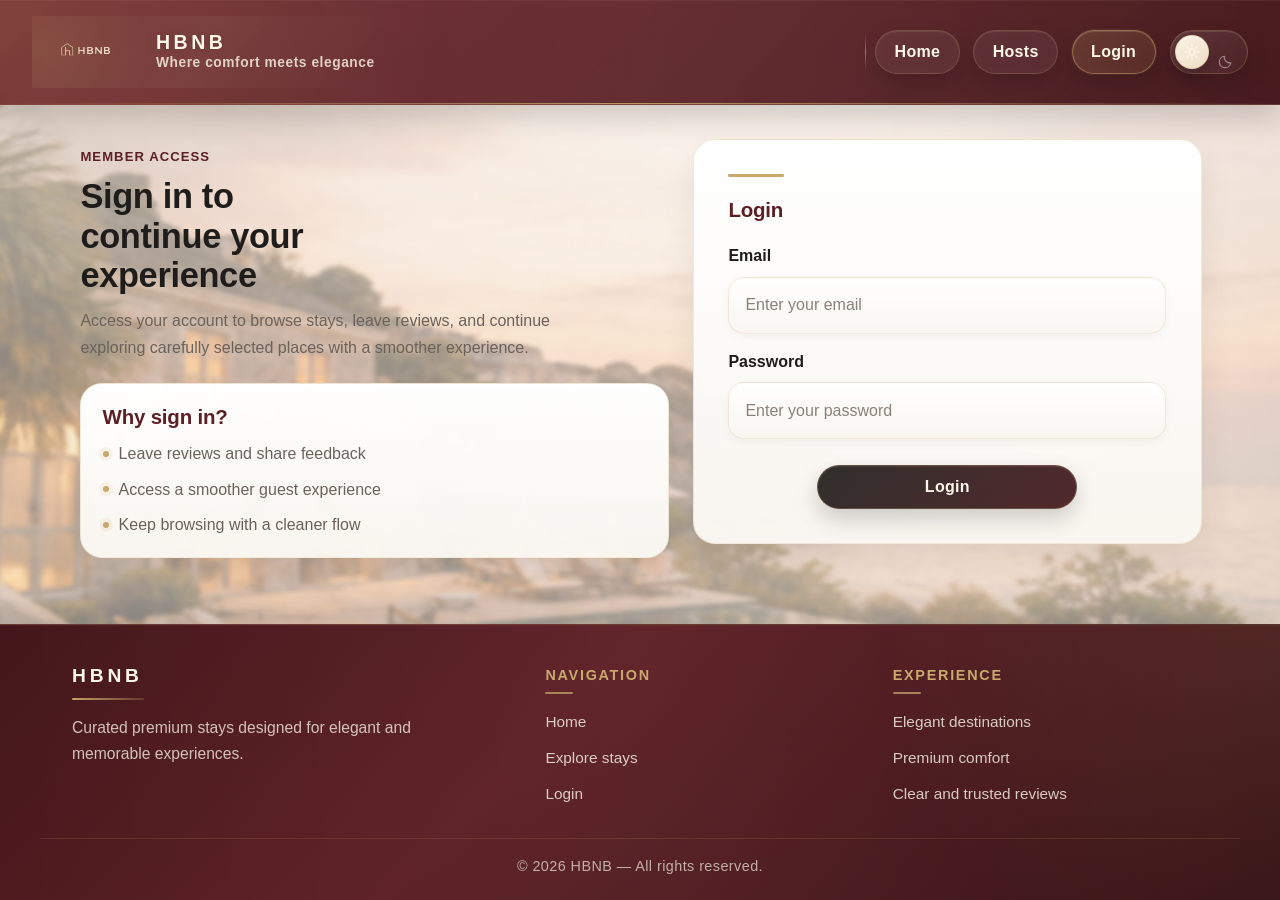
==== part4/add_review.html @ 7de6c108 "refactor: enhance theme toggle icons and improve styling for better usability" ====
<!doctype html>
<html lang="en">
  <head>
    <meta charset="UTF-8" />
    <meta name="viewport" content="width=device-width, initial-scale=1.0" />
    <title>Add Review</title>
    <link rel="icon" type="image/png" href="hbnb/images/icon.png" />
    <link rel="stylesheet" href="styles.css" />
  </head>

  <body>
    <header>
      <a href="index.html" class="brand" aria-label="Go to HBNB home page">
        <img src="hbnb/images/logo.png" alt="Application logo" class="logo" />
        <div class="brand-copy">
          <span class="brand-name">HBNB</span>
          <span class="brand-tagline">Where comfort meets elegance</span>
        </div>
      </a>
      <div class="header-actions">
        <nav aria-label="Primary navigation">
          <a href="index.html">Home</a>
          <a href="login.html" id="login-link" class="login-button">Login</a>
        </nav>

        <label
          class="theme-toggle"
          for="theme-toggle"
          aria-label="Toggle color theme"
        >
          <input
            type="checkbox"
            id="theme-toggle"
            class="theme-toggle-input"
            aria-label="Toggle dark mode"
          />
          <span class="theme-toggle-track">
            <span
              class="theme-toggle-icon theme-toggle-icon--sun"
              aria-hidden="true"
            >
              <svg
                viewBox="0 0 24 24"
                fill="none"
                xmlns="http://www.w3.org/2000/svg"
              >
                <circle
                  cx="12"
                  cy="12"
                  r="4"
                  stroke="currentColor"
                  stroke-width="1.8"
                />
                <path
                  d="M12 2.75V5.1"
                  stroke="currentColor"
                  stroke-width="1.8"
                  stroke-linecap="round"
                />
                <path
                  d="M12 18.9V21.25"
                  stroke="currentColor"
                  stroke-width="1.8"
                  stroke-linecap="round"
                />
                <path
                  d="M21.25 12H18.9"
                  stroke="currentColor"
                  stroke-width="1.8"
                  stroke-linecap="round"
                />
                <path
                  d="M5.1 12H2.75"
                  stroke="currentColor"
                  stroke-width="1.8"
                  stroke-linecap="round"
                />
                <path
                  d="M18.54 5.46L16.88 7.12"
                  stroke="currentColor"
                  stroke-width="1.8"
                  stroke-linecap="round"
                />
                <path
                  d="M7.12 16.88L5.46 18.54"
                  stroke="currentColor"
                  stroke-width="1.8"
                  stroke-linecap="round"
                />
                <path
                  d="M18.54 18.54L16.88 16.88"
                  stroke="currentColor"
                  stroke-width="1.8"
                  stroke-linecap="round"
                />
                <path
                  d="M7.12 7.12L5.46 5.46"
                  stroke="currentColor"
                  stroke-width="1.8"
                  stroke-linecap="round"
                />
              </svg>
            </span>
            <span class="theme-toggle-thumb"></span>
            <span
              class="theme-toggle-icon theme-toggle-icon--moon"
              aria-hidden="true"
            >
              <svg
                viewBox="0 0 24 24"
                fill="none"
                xmlns="http://www.w3.org/2000/svg"
              >
                <path
                  d="M19.25 14.67A8.75 8.75 0 0 1 9.33 4.75a8.75 8.75 0 1 0 9.92 9.92Z"
                  stroke="currentColor"
                  stroke-width="1.8"
                  stroke-linejoin="round"
                />
              </svg>
            </span>
          </span>
        </label>
      </div>
    </header>

    <main class="review-page">
      <section class="review-page-intro">
        <p class="section-kicker">Guest contribution</p>
        <h1>Add a Review</h1>
        <p>
          Share clear, useful feedback about the stay, comfort, amenities, and
          overall experience.
        </p>
      </section>

      <div class="review-container">
        <section class="place-summary">
          <p class="section-kicker">Selected stay</p>
          <h2>Place Summary</h2>
          <p>Loading place summary...</p>
        </section>

        <form id="review-form" class="review-form">
          <p id="review-message" class="form-message" aria-live="polite"></p>

          <label for="review">Your review</label>
          <textarea
            id="review"
            name="review"
            rows="6"
            placeholder="Describe the stay, comfort, amenities, and overall impression."
            required
          ></textarea>

          <label for="rating">Rating</label>
          <select id="rating" name="rating" required>
            <option value="" selected disabled>Choose a rating</option>
            <option value="1">1 — Very poor</option>
            <option value="2">2 — Fair</option>
            <option value="3">3 — Good</option>
            <option value="4">4 — Very good</option>
            <option value="5">5 — Excellent</option>
          </select>

          <button type="submit">Submit Review</button>
        </form>
      </div>
    </main>

    <footer class="site-footer">
      <div class="footer-top">
        <div class="footer-brand">
          <span class="footer-brand-name">HBNB</span>
          <p class="footer-brand-text">
            Curated premium stays designed for elegant and memorable
            experiences.
          </p>
        </div>

        <div class="footer-column">
          <h2>Navigation</h2>
          <a href="index.html">Home</a>
          <a href="index.html#filter">Explore stays</a>
          <a href="login.html">Login</a>
        </div>

        <div class="footer-column">
          <h2>Experience</h2>
          <p>Elegant destinations</p>
          <p>Premium comfort</p>
          <p>Clear and trusted reviews</p>
        </div>
      </div>

      <div class="footer-bottom">
        <p>© 2026 HBNB — All rights reserved.</p>
      </div>
    </footer>

    <script src="scripts.js"></script>
  </body>
</html>
---- part4/styles.css ----
* {
  box-sizing: border-box;
  margin: 0;
  padding: 0;
  font-family:
    Inter, "Segoe UI", "SF Pro Text", "Helvetica Neue", Arial, sans-serif;
}

:root {
  --primary: #5c1f24;
  --primary-dark: #43171b;
  --accent: #c9a96e;

  --background: #f5efe7;
  --surface: #fcf8f2;
  --surface-soft: #f8f1e8;

  --text: #1f1d1b;
  --text-muted: #6b625a;

  --border: #e2d7c8;
  --input-border: #d9cab8;
  --border-soft: #e2d7c8;
  --border-premium: rgba(201, 169, 110, 0.22);
  --border-premium-strong: rgba(201, 169, 110, 0.34);

  --radius-sm: 10px;
  --radius-md: 14px;
  --radius-lg: 18px;
  --radius-xl: 22px;
  --radius-2xl: 28px;
  --radius-pill: 999px;

  --space-1: 0.5rem;
  --space-2: 0.75rem;
  --space-3: 1rem;
  --space-4: 1.5rem;
  --space-5: 2rem;

  --shadow-soft: 0 4px 14px rgba(0, 0, 0, 0.05);
  --shadow: 0 8px 24px rgba(0, 0, 0, 0.08);
  --shadow-md:
    0 10px 24px rgba(0, 0, 0, 0.06), inset 0 1px 0 rgba(255, 255, 255, 0.7);
  --shadow-lg:
    0 16px 34px rgba(0, 0, 0, 0.07), inset 0 1px 0 rgba(255, 255, 255, 0.76);
  --shadow-interactive:
    0 14px 28px rgba(0, 0, 0, 0.22), inset 0 1px 0 rgba(255, 255, 255, 0.1);
  --shadow-subtle:
    inset 0 1px 0 rgba(255, 255, 255, 0.68), 0 8px 18px rgba(0, 0, 0, 0.04);

  --transition-fast: 0.2s ease;
  --transition-base: 0.25s ease;
  --focus-ring: 0 0 0 4px rgba(201, 169, 110, 0.14);

  --motion-fast: 180ms;
  --motion-base: 280ms;
  --motion-slow: 520ms;
  --ease-premium: cubic-bezier(0.22, 1, 0.36, 1);
}

body {
  position: relative;
  background: linear-gradient(
    180deg,
    #fbf8f3 0%,
    var(--background) 38%,
    #f3eee7 100%
  );
  color: var(--text);
  min-height: 100vh;
  display: flex;
  flex-direction: column;
  line-height: 1.6;
}

body::before {
  content: "";
  position: fixed;
  inset: 0;
  z-index: -2;
  background:
    linear-gradient(
      180deg,
      rgba(251, 248, 243, 0.68) 0%,
      rgba(245, 239, 231, 0.54) 42%,
      rgba(243, 238, 231, 0.68) 100%
    ),
    url("hbnb/images/backgrounds/site-bg.jpg") center / cover no-repeat;
  filter: blur(2px) saturate(0.95);
  transform: scale(1.02);
}

body::after {
  content: "";
  position: fixed;
  inset: 0;
  z-index: -1;
  background:
    radial-gradient(
      circle at top left,
      rgba(201, 169, 110, 0.1),
      transparent 28%
    ),
    radial-gradient(
      circle at top right,
      rgba(92, 31, 36, 0.08),
      transparent 24%
    );
  pointer-events: none;
}

header {
  position: sticky;
  top: 0;
  z-index: 1000;
  overflow: hidden;
  display: flex;
  align-items: center;
  justify-content: space-between;
  gap: 1.5rem;
  padding: 1rem 2rem;
  background: linear-gradient(
    135deg,
    rgba(107, 35, 41, 0.94) 0%,
    rgba(92, 31, 36, 0.96) 42%,
    rgba(67, 23, 27, 0.98) 100%
  );
  border-bottom: 1px solid rgba(201, 169, 110, 0.22);
  box-shadow:
    0 12px 28px rgba(0, 0, 0, 0.16),
    inset 0 1px 0 rgba(255, 255, 255, 0.05);
  backdrop-filter: blur(12px);
  -webkit-backdrop-filter: blur(12px);
}

header::before {
  content: "";
  position: absolute;
  inset: 0;
  background:
    radial-gradient(
      circle at top left,
      rgba(201, 169, 110, 0.16),
      transparent 34%
    ),
    linear-gradient(
      90deg,
      transparent 0%,
      rgba(255, 255, 255, 0.04) 50%,
      transparent 100%
    );
  pointer-events: none;
}

header::after {
  content: "";
  position: absolute;
  left: 0;
  right: 0;
  bottom: 0;
  height: 1px;
  background: linear-gradient(
    90deg,
    transparent 0%,
    rgba(201, 169, 110, 0.18) 12%,
    rgba(201, 169, 110, 0.85) 50%,
    rgba(201, 169, 110, 0.18) 88%,
    transparent 100%
  );
  pointer-events: none;
}

.brand {
  position: relative;
  z-index: 1;
  display: inline-flex;
  align-items: center;
  gap: 1rem;
  min-width: 0;
  text-decoration: none;
  color: inherit;
  transition:
    transform var(--transition-fast),
    opacity var(--transition-fast);
}

.brand:hover,
.brand:focus-visible {
  transform: translateY(-1px);
  opacity: 1;
  text-decoration: none;
  border-color: rgba(201, 169, 110, 0.35);
  box-shadow:
    inset 0 1px 0 rgba(255, 255, 255, 0.08),
    0 14px 28px rgba(0, 0, 0, 0.18);
}

.brand::before {
  content: "";
  position: absolute;
  inset: 0;
  background:
    radial-gradient(
      circle at left center,
      rgba(201, 169, 110, 0.14),
      transparent 34%
    ),
    linear-gradient(
      120deg,
      transparent 0%,
      rgba(255, 255, 255, 0.04) 50%,
      transparent 100%
    );
  pointer-events: none;
}

.brand:hover {
  text-decoration: none;
}

.brand-copy {
  display: flex;
  flex-direction: column;
  gap: 0.18rem;
  min-width: 0;
}

.brand-name {
  color: #fff7e8;
  font-size: 1.22rem;
  font-weight: 900;
  letter-spacing: 0.18em;
  text-transform: uppercase;
  line-height: 1;
  text-shadow: 0 1px 8px rgba(0, 0, 0, 0.18);
}

.brand-tagline {
  color: rgba(255, 247, 232, 0.8);
  font-size: 0.86rem;
  font-weight: 600;
  letter-spacing: 0.04em;
  line-height: 1.2;
}

.logo {
  display: block;
  width: 108px;
  max-width: 100%;
  height: auto;
  flex-shrink: 0;
}

nav {
  position: relative;
  z-index: 1;
  display: flex;
  align-items: center;
  gap: 0.85rem;
  margin-left: auto;
  flex-shrink: 0;
}

nav {
  position: relative;
}

nav::before {
  content: "";
  position: absolute;
  left: -0.9rem;
  top: 50%;
  transform: translateY(-50%);
  width: 1px;
  height: 38px;
  background: linear-gradient(
    180deg,
    transparent 0%,
    rgba(201, 169, 110, 0.18) 18%,
    rgba(201, 169, 110, 0.65) 50%,
    rgba(201, 169, 110, 0.18) 82%,
    transparent 100%
  );
  pointer-events: none;
}

nav a,
.hero-button,
.details-button,
button {
  display: inline-flex;
  align-items: center;
  justify-content: center;
  gap: 0.45rem;
  min-height: 44px;
  padding: 0.78rem 1.15rem;
  border: 1px solid rgba(201, 169, 110, 0.28);
  border-radius: var(--radius-pill);
  background: linear-gradient(
    135deg,
    rgba(31, 29, 27, 0.92),
    rgba(67, 23, 27, 0.92)
  );
  color: #fff7e8;
  text-decoration: none;
  cursor: pointer;
  font: inherit;
  font-weight: 800;
  line-height: 1;
  letter-spacing: 0.02em;
  appearance: none;
  -webkit-appearance: none;
  backdrop-filter: blur(6px);
  box-shadow:
    0 10px 22px rgba(0, 0, 0, 0.18),
    inset 0 1px 0 rgba(255, 255, 255, 0.08);
  transition:
    transform var(--transition-fast),
    box-shadow var(--transition-fast),
    border-color var(--transition-fast),
    opacity var(--transition-fast),
    background-color var(--transition-fast),
    color var(--transition-fast);
  position: relative;
  overflow: hidden;
}

nav a::after,
.hero-button::after,
.details-button::after,
button::after {
  content: "";
  position: absolute;
  inset: 0;
  transform: translateX(-120%);
  background: linear-gradient(
    110deg,
    transparent 0%,
    rgba(255, 255, 255, 0.08) 45%,
    rgba(255, 255, 255, 0.18) 50%,
    rgba(255, 255, 255, 0.08) 55%,
    transparent 100%
  );
  pointer-events: none;
}

nav a:hover::after,
nav a:focus-visible::after,
.hero-button:hover::after,
.hero-button:focus-visible::after,
.details-button:hover::after,
.details-button:focus-visible::after,
button:hover::after,
button:focus-visible::after {
  animation: buttonSheen 0.85s var(--ease-premium);
}

nav a:hover,
nav a:focus-visible,
.hero-button:hover,
.hero-button:focus-visible,
.details-button:hover,
.details-button:focus-visible,
button:hover,
button:focus-visible {
  color: #fff7e8;
  transform: translateY(-2px);
  border-color: rgba(201, 169, 110, 0.48);
  box-shadow: var(--shadow-interactive);
}

nav a:hover::before,
nav a:focus-visible::before {
  transform: translateX(120%);
}

nav a {
  position: relative;
  isolation: isolate;
  overflow: hidden;
  background: rgba(255, 255, 255, 0.08);
  border-color: rgba(201, 169, 110, 0.22);
}

nav a::before {
  content: "";
  position: absolute;
  inset: 0;
  z-index: -1;
  background: linear-gradient(
    120deg,
    transparent 0%,
    rgba(255, 255, 255, 0.04) 35%,
    rgba(255, 255, 255, 0.12) 50%,
    rgba(255, 255, 255, 0.04) 65%,
    transparent 100%
  );
  transform: translateX(-120%);
  transition: transform 0.65s ease;
  pointer-events: none;
}

nav a[aria-current="page"] {
  background: linear-gradient(
    135deg,
    rgba(201, 169, 110, 0.22),
    rgba(201, 169, 110, 0.12)
  );
  border-color: rgba(201, 169, 110, 0.48);
  color: #fff8ea;
  box-shadow:
    0 10px 22px rgba(0, 0, 0, 0.18),
    inset 0 1px 0 rgba(255, 255, 255, 0.12),
    0 0 0 1px rgba(201, 169, 110, 0.1);
}

.login-button {
  background: linear-gradient(
    135deg,
    rgba(31, 29, 27, 0.92),
    rgba(67, 23, 27, 0.92)
  );
  border-color: rgba(201, 169, 110, 0.36);
}

.hero-button,
.details-button {
  width: fit-content;
}

.details-button {
  margin: 0;
}

button[disabled] {
  opacity: 0.6;
  cursor: not-allowed;
  pointer-events: none;
}

main {
  flex: 1;
  width: 100%;
  max-width: 1180px;
  margin: 0 auto;
  padding: 2.1rem 1.75rem 3.75rem;
}

.home-main {
  display: flex;
  flex-direction: column;
  gap: 1.5rem;
}

.site-footer {
  position: relative;
  margin-top: auto;
  padding: 0;
  color: #f8f1e6;
  background: linear-gradient(135deg, #43171b 0%, #5c1f24 42%, #341115 100%);
  border-top: 1px solid rgba(201, 169, 110, 0.22);
  box-shadow:
    0 -10px 30px rgba(0, 0, 0, 0.14),
    inset 0 1px 0 rgba(255, 255, 255, 0.03);
  overflow: hidden;
}

.footer-top {
  position: relative;
  z-index: 1;
  max-width: 1200px;
  margin: 0 auto;
  padding: 2.6rem 2rem 2rem;
  display: grid;
  grid-template-columns: 1.4fr 1fr 1fr;
  gap: 2rem;
  align-items: start;
}

.site-footer::before {
  content: "";
  position: absolute;
  inset: 0;
  background:
    radial-gradient(
      circle at top right,
      rgba(201, 169, 110, 0.12),
      transparent 30%
    ),
    linear-gradient(
      90deg,
      transparent 0%,
      rgba(255, 255, 255, 0.03) 50%,
      transparent 100%
    );
  pointer-events: none;
}

.footer-brand {
  display: flex;
  flex-direction: column;
  gap: 0.9rem;
  max-width: 420px;
}

.footer-brand-name {
  display: inline-block;
  color: #fff7e8;
  font-size: 1.2rem;
  font-weight: 900;
  letter-spacing: 0.2em;
  text-transform: uppercase;
  line-height: 1;
}

.footer-brand-name {
  position: relative;
}

.footer-brand-name::after {
  content: "";
  display: block;
  width: 72px;
  height: 2px;
  margin-top: 0.8rem;
  border-radius: 999px;
  background: linear-gradient(
    90deg,
    rgba(201, 169, 110, 0.95) 0%,
    rgba(201, 169, 110, 0.22) 100%
  );
}

.footer-column h2 {
  position: relative;
  width: fit-content;
}

.footer-column h2::after {
  content: "";
  display: block;
  width: 28px;
  height: 2px;
  margin-top: 0.45rem;
  border-radius: 999px;
  background: rgba(201, 169, 110, 0.72);
}

.footer-brand-text {
  color: rgba(248, 241, 230, 0.78);
  font-size: 0.98rem;
  line-height: 1.7;
}

.footer-column {
  display: flex;
  flex-direction: column;
  gap: 0.7rem;
}

.footer-column h2 {
  margin: 0 0 0.35rem;
  color: #c9a96e;
  font-size: 0.9rem;
  font-weight: 800;
  letter-spacing: 0.12em;
  text-transform: uppercase;
}

.footer-column p,
.footer-column a {
  margin: 0;
  color: rgba(248, 241, 230, 0.82);
  font-size: 0.96rem;
  line-height: 1.6;
  text-decoration: none;
  transition:
    color var(--transition-fast),
    transform var(--transition-fast),
    opacity var(--transition-fast);
}

.footer-column a:hover,
.footer-column a:focus-visible {
  color: #fff7e8;
  transform: translateX(4px);
  opacity: 1;
}

.footer-bottom {
  position: relative;
  z-index: 1;
  max-width: 1200px;
  margin: 0 auto;
  padding: 1rem 2rem 1.35rem;
  border-top: 1px solid rgba(201, 169, 110, 0.14);
}

.footer-bottom p {
  margin: 0;
  color: rgba(248, 241, 230, 0.68);
  font-size: 0.9rem;
  text-align: center;
  letter-spacing: 0.03em;
}

.hero-small {
  min-height: 300px;
  padding: 4.5rem 2rem 3.5rem;
}

.hero-small .hero-content {
  max-width: 760px;
}

.section-shell {
  width: min(1120px, calc(100% - 2rem));
  margin: 0 auto;
  padding: 0 0 4rem;
}

.empty-state-card {
  position: relative;
  overflow: hidden;
  padding: 2rem;
  border-radius: 30px;
  background: linear-gradient(
    145deg,
    rgba(252, 248, 242, 0.98) 0%,
    rgba(248, 241, 232, 0.96) 100%
  );
  border: 1px solid rgba(201, 169, 110, 0.18);
  box-shadow: var(--shadow-soft);
}

.empty-state-card::before {
  content: "";
  position: absolute;
  inset: 0;
  background:
    radial-gradient(
      circle at top right,
      rgba(201, 169, 110, 0.12),
      transparent 28%
    ),
    linear-gradient(135deg, rgba(255, 255, 255, 0.14), transparent 60%);
  pointer-events: none;
}

.empty-state-badge {
  display: inline-flex;
  align-items: center;
  gap: 0.45rem;
  margin-bottom: 1rem;
  padding: 0.45rem 0.85rem;
  border-radius: 999px;
  background: rgba(201, 169, 110, 0.14);
  border: 1px solid rgba(201, 169, 110, 0.22);
  color: var(--primary);
  font-size: 0.76rem;
  font-weight: 800;
  letter-spacing: 0.12em;
  text-transform: uppercase;
}

.empty-state-card h2 {
  margin: 0 0 0.85rem;
  color: var(--text);
  font-size: clamp(1.5rem, 2.6vw, 2rem);
  line-height: 1.15;
}

.empty-state-card p {
  max-width: 720px;
  margin: 0;
  color: var(--text-muted);
  font-size: 1rem;
  line-height: 1.75;
}

.hosts-preview {
  margin-top: 2.4rem;
}

.hosts-preview-heading {
  max-width: 760px;
  margin-bottom: 1.4rem;
}

.hosts-preview-heading h2 {
  margin: 0 0 0.75rem;
  color: var(--text);
  font-size: clamp(1.7rem, 2.8vw, 2.3rem);
  line-height: 1.12;
}

.hosts-preview-heading p:last-child {
  margin: 0;
  color: var(--text-muted);
  line-height: 1.75;
}

.section-kicker {
  margin: 0 0 0.7rem;
  color: var(--accent);
  font-size: 0.78rem;
  font-weight: 800;
  letter-spacing: 0.14em;
  text-transform: uppercase;
}

.hosts-grid {
  display: grid;
  grid-template-columns: repeat(3, minmax(0, 1fr));
  gap: 1.25rem;
}

.host-preview-card {
  position: relative;
  display: flex;
  align-items: stretch;
  gap: 0.9rem;
  padding: 1.15rem;
  border-radius: 26px;
  background: linear-gradient(
    145deg,
    rgba(252, 248, 242, 0.98) 0%,
    rgba(248, 241, 232, 0.96) 100%
  );
  border: 1px solid rgba(201, 169, 110, 0.18);
  box-shadow: var(--shadow-soft);
  overflow: hidden;
  transition:
    transform var(--transition-fast),
    box-shadow var(--transition-fast),
    border-color var(--transition-fast);
}

.host-preview-card::before {
  content: "";
  position: absolute;
  inset: 0;
  background:
    radial-gradient(
      circle at top right,
      rgba(201, 169, 110, 0.1),
      transparent 28%
    ),
    linear-gradient(135deg, rgba(255, 255, 255, 0.14), transparent 60%);
  pointer-events: none;
}

.host-preview-card:hover,
.host-preview-card:focus-within {
  transform: translateY(-4px);
  border-color: rgba(201, 169, 110, 0.34);
  box-shadow: var(--shadow-interactive);
}

.host-preview-photo {
  position: relative;
  z-index: 1;
  flex: 0 0 78px;
  width: 78px;
  height: 78px;
  border-radius: 22px;
  padding: 0.2rem;
  background: linear-gradient(
    145deg,
    rgba(201, 169, 110, 0.42) 0%,
    rgba(201, 169, 110, 0.1) 100%
  );
  box-shadow:
    inset 0 1px 0 rgba(255, 255, 255, 0.16),
    0 10px 20px rgba(0, 0, 0, 0.09);
}

.host-preview-photo-inner {
  width: 100%;
  height: 100%;
  display: grid;
  place-items: center;
  border-radius: 20px;
  overflow: hidden;
  border: 1px solid rgba(201, 169, 110, 0.22);
  color: #fff7e8;
  font-size: 1rem;
  font-weight: 800;
  letter-spacing: 0.08em;
  text-transform: uppercase;
  text-shadow: 0 1px 8px rgba(0, 0, 0, 0.22);
  object-fit: cover;
  object-position: center;
  background: linear-gradient(145deg, #7a2a31 0%, #3d1418 100%);
}

.host-photo-1 {
  background:
    radial-gradient(
      circle at 30% 25%,
      rgba(255, 255, 255, 0.14),
      transparent 22%
    ),
    linear-gradient(145deg, #7a2a31 0%, #5c1f24 45%, #3d1418 100%);
}

.host-photo-2 {
  background:
    radial-gradient(
      circle at 35% 20%,
      rgba(255, 255, 255, 0.16),
      transparent 24%
    ),
    linear-gradient(145deg, #8c6a3a 0%, #6b4a24 42%, #4a2f14 100%);
}

.host-photo-3 {
  background:
    radial-gradient(
      circle at 32% 22%,
      rgba(255, 255, 255, 0.14),
      transparent 22%
    ),
    linear-gradient(145deg, #3f4f5d 0%, #2d3944 45%, #1d252d 100%);
}

.host-preview-card:hover .host-preview-photo,
.host-preview-card:focus-within .host-preview-photo {
  transform: translateY(-2px);
}

.host-preview-photo,
.host-preview-photo-inner {
  transition:
    transform var(--transition-fast),
    box-shadow var(--transition-fast),
    border-color var(--transition-fast);
}

.host-preview-body {
  position: relative;
  z-index: 1;
  flex: 1;
  min-width: 0;
  display: flex;
  flex-direction: column;
  gap: 0.55rem;
}

.host-preview-body {
  flex: 1;
  min-width: 0;
}

.host-preview-avatar {
  flex: 0 0 76px;
  width: 76px;
  height: 76px;
}

.host-preview-top {
  display: grid;
  grid-template-columns: minmax(0, 1fr) auto;
  align-items: start;
  gap: 0.7rem;
  min-height: 2.7rem;
  margin-bottom: 0;
}

.host-preview-top h3,
.host-preview-location {
  max-width: 100%;
  overflow-wrap: break-word;
}

.host-preview-top h3 {
  margin: 0;
  color: var(--text);
  font-size: 1.08rem;
  line-height: 1.2;
  min-width: 0;
}

.host-preview-rating {
  flex-shrink: 0;
  display: inline-flex;
  align-items: center;
  justify-content: center;
  padding: 0.38rem 0.66rem;
  border-radius: 999px;
  background: rgba(201, 169, 110, 0.14);
  border: 1px solid rgba(201, 169, 110, 0.24);
  color: var(--primary);
  font-size: 0.8rem;
  font-weight: 800;
  letter-spacing: 0.04em;
}

.host-preview-location {
  margin: 0;
  color: var(--text-muted);
  font-size: 0.93rem;
  line-height: 1.45;
  min-height: 2.7em;
}

.host-preview-stats {
  display: flex;
  flex-wrap: wrap;
  gap: 0.45rem;
  margin-top: auto;
  padding-top: 0.1rem;
}

.host-preview-stats span {
  display: inline-flex;
  align-items: center;
  justify-content: center;
  padding: 0.38rem 0.68rem;
  border-radius: 999px;
  background: rgba(92, 31, 36, 0.06);
  border: 1px solid rgba(92, 31, 36, 0.1);
  color: var(--primary);
  font-size: 0.8rem;
  font-weight: 700;
}

.host-preview-stats > * {
  display: inline-flex;
  align-items: center;
  justify-content: center;
  min-height: 32px;
  padding: 0.45rem 0.8rem;
  white-space: nowrap;
}

@media (max-width: 920px) {
  header {
    flex-wrap: wrap;
    padding: 0.95rem 1.25rem;
    gap: 1rem;
  }

  .hosts-grid {
    grid-template-columns: 1fr;
  }

  nav::before {
    display: none;
  }

  .brand {
    flex: 1 1 auto;
    min-width: 0;
  }

  .brand-name {
    color: #fff7e8;
    font-size: 1.24rem;
    font-weight: 900;
    letter-spacing: 0.22em;
    text-transform: uppercase;
    line-height: 1;
    text-shadow: 0 1px 10px rgba(0, 0, 0, 0.2);
  }

  .brand-tagline {
    color: rgba(255, 247, 232, 0.82);
    font-size: 0.8rem;
    font-weight: 600;
    letter-spacing: 0.08em;
    line-height: 1.2;
    text-transform: uppercase;
  }

  nav {
    width: 100%;
    margin-left: 0;
    justify-content: flex-start;
    flex-wrap: wrap;
    gap: 0.7rem;
  }

  nav a {
    flex: 0 0 auto;
  }

  .site-footer {
    margin-top: 4rem;
  }

  .footer-top {
    grid-template-columns: 1fr 1fr;
    padding: 2.2rem 1.25rem 1.7rem;
    gap: 1.5rem;
  }

  .footer-brand {
    grid-column: 1 / -1;
    max-width: none;
  }

  .footer-bottom {
    padding: 1rem 1.25rem 1.2rem;
  }
}

@media (max-width: 640px) {
  header {
    padding: 0.9rem 1rem;
  }

  .host-preview-card {
    padding: 1.1rem;
    border-radius: 24px;
  }

  .host-preview-photo {
    flex-basis: 68px;
    width: 68px;
    height: 68px;
    border-radius: 20px;
  }

  .host-preview-photo-inner {
    border-radius: 16px;
    font-size: 0.9rem;
  }

  .host-preview-top {
    flex-direction: column;
    align-items: flex-start;
  }

  .host-preview-rating {
    align-self: flex-start;
  }

  .hero-small {
    min-height: auto;
    padding: 3.5rem 1rem 2.5rem;
  }

  .section-shell {
    width: min(100% - 1rem, 1120px);
    padding-bottom: 3rem;
  }

  .empty-state-card {
    padding: 1.4rem;
    border-radius: 24px;
  }

  .brand {
    width: 100%;
    justify-content: flex-start;
    border-radius: 24px;
  }

  .logo {
    height: 42px;
    width: auto;
    filter: drop-shadow(0 4px 10px rgba(0, 0, 0, 0.18));
    transition:
      transform var(--transition-fast),
      filter var(--transition-fast);
    border-radius: 14px;
    background: radial-gradient(
      circle at center,
      rgba(255, 255, 255, 0.08),
      transparent 72%
    );
    padding: 0.2rem;
  }

  .brand:hover .logo,
  .brand:focus-visible .logo {
    transform: translateY(-1px) scale(1.02);
    filter: drop-shadow(0 6px 14px rgba(0, 0, 0, 0.22));
  }

  .brand {
    position: relative;
    z-index: 1;
    display: inline-flex;
    align-items: center;
    gap: 1rem;
    min-width: 0;
    padding: 0.7rem 1rem 0.7rem 0.75rem;
    border-radius: 999px;
    text-decoration: none;
    color: inherit;
    background: linear-gradient(
      135deg,
      rgba(255, 255, 255, 0.08) 0%,
      rgba(255, 255, 255, 0.03) 100%
    );
    border: 1px solid rgba(201, 169, 110, 0.18);
    box-shadow:
      inset 0 1px 0 rgba(255, 255, 255, 0.05),
      0 10px 24px rgba(0, 0, 0, 0.12);
    overflow: hidden;
    transition:
      transform var(--transition-fast),
      opacity var(--transition-fast),
      border-color var(--transition-fast),
      box-shadow var(--transition-fast),
      background var(--transition-fast);
  }

  .brand-name {
    font-size: 1rem;
    letter-spacing: 0.12em;
  }

  .brand-tagline {
    font-size: 0.76rem;
    line-height: 1.25;
  }

  nav {
    gap: 0.6rem;
  }

  nav a,
  .login-button {
    width: 100%;
    justify-content: center;
    text-align: center;
  }

  .footer-top {
    grid-template-columns: 1fr;
    padding: 2rem 1rem 1.5rem;
    gap: 1.35rem;
  }

  .footer-column {
    gap: 0.5rem;
  }

  .footer-brand-name {
    font-size: 1.05rem;
    letter-spacing: 0.16em;
  }

  .footer-brand-text,
  .footer-column p,
  .footer-column a {
    font-size: 0.92rem;
  }

  .footer-column h2 {
    font-size: 0.82rem;
  }

  .footer-bottom {
    padding: 0.9rem 1rem 1.1rem;
  }

  .footer-bottom p {
    font-size: 0.84rem;
    line-height: 1.5;
  }
}

/* Typography */
h1 {
  font-size: 2.15rem;
  margin-bottom: 1.1rem;
  color: var(--text);
  letter-spacing: -0.01em;
  line-height: 1.15;
  font-weight: 800;
}

h2 {
  font-size: 1.28rem;
  margin-bottom: 0.85rem;
  color: var(--text);
  letter-spacing: -0.01em;
  line-height: 1.25;
  font-weight: 700;
}

p {
  color: var(--text-muted);
}

.hero {
  position: relative;
  display: grid;
  grid-template-columns: minmax(0, 1.8fr) minmax(260px, 0.9fr);
  gap: 1.35rem;
  align-items: stretch;
  min-height: 395px;
  border-radius: 28px;
  overflow: hidden;
  margin-bottom: 0;
  padding: 2.65rem;
  background:
    radial-gradient(
      circle at top right,
      rgba(201, 169, 110, 0.2),
      transparent 28%
    ),
    linear-gradient(135deg, rgba(17, 15, 14, 0.1), rgba(17, 15, 14, 0.04)),
    linear-gradient(0deg, rgba(31, 29, 27, 0.68), rgba(31, 29, 27, 0.16)),
    url("hbnb/images/places/chambord-suite-1.jpg") center / cover no-repeat;
  border: 1px solid rgba(255, 255, 255, 0.16);
  box-shadow:
    0 20px 44px rgba(0, 0, 0, 0.16),
    inset 0 1px 0 rgba(255, 255, 255, 0.08);
}

.hero::after {
  content: "";
  position: absolute;
  inset: 0;
  background: linear-gradient(
    90deg,
    rgba(24, 20, 18, 0.18) 0%,
    rgba(24, 20, 18, 0.04) 40%,
    rgba(24, 20, 18, 0.24) 100%
  );
  pointer-events: none;
}

.hero-content,
.hero-panel {
  position: relative;
  z-index: 1;
}

.hero-content {
  display: flex;
  flex-direction: column;
  justify-content: flex-end;
  max-width: 590px;
  color: #ffffff;
}

.hero-kicker {
  display: inline-flex;
  align-items: center;
  width: fit-content;
  margin-bottom: 0.85rem;
  padding: 0.38rem 0.82rem;
  border-radius: 999px;
  background-color: rgba(201, 169, 110, 0.18);
  border: 1px solid rgba(201, 169, 110, 0.45);
  color: #f4e6c9;
  font-size: 0.88rem;
  font-weight: 800;
  letter-spacing: 0.05em;
  text-transform: uppercase;
}

.hero h1 {
  color: #ffffff;
  font-size: 2.55rem;
  line-height: 1.08;
  margin-bottom: 1rem;
  max-width: 13.5ch;
}

.hero-text {
  max-width: 530px;
  margin-bottom: 1.45rem;
  color: rgba(255, 255, 255, 0.9);
  font-size: 1.02rem;
  line-height: 1.65;
}

.hero-actions {
  display: flex;
  align-items: center;
  gap: 0.85rem;
  flex-wrap: wrap;
}

.hero-panel {
  align-self: end;
  padding: 1.3rem 1.35rem;
  border-radius: 20px;
  background: linear-gradient(
    180deg,
    rgba(28, 24, 22, 0.58),
    rgba(28, 24, 22, 0.42)
  );
  border: 1px solid rgba(255, 255, 255, 0.14);
  box-shadow:
    0 12px 26px rgba(0, 0, 0, 0.14),
    inset 0 1px 0 rgba(255, 255, 255, 0.08);
  backdrop-filter: blur(6px);
}

.hero-panel-label {
  margin-bottom: 0.8rem;
  color: #f4e6c9;
  font-size: 0.82rem;
  font-weight: 800;
  letter-spacing: 0.08em;
  text-transform: uppercase;
}

.hero-panel-list {
  list-style: none;
  display: grid;
  gap: 0.7rem;
  padding: 0;
  margin: 0;
}

.hero-panel-list li {
  position: relative;
  padding-left: 1rem;
  color: rgba(255, 255, 255, 0.88);
  font-size: 0.96rem;
  line-height: 1.45;
}

.hero-panel-list li::before {
  content: "";
  position: absolute;
  top: 0.55rem;
  left: 0;
  width: 6px;
  height: 6px;
  border-radius: 999px;
  background: var(--accent);
  box-shadow: 0 0 0 4px rgba(201, 169, 110, 0.12);
}

/* Filter block */
.catalog-intro {
  display: grid;
  grid-template-columns: minmax(0, 1.2fr) minmax(280px, 0.85fr);
  gap: 1.2rem;
  align-items: end;
}

.catalog-intro-copy {
  padding: 0.2rem 0.15rem;
}

.section-kicker {
  display: inline-flex;
  align-items: center;
  margin-bottom: 0.55rem;
  color: var(--primary);
  font-size: 0.82rem;
  font-weight: 800;
  letter-spacing: 0.08em;
  text-transform: uppercase;
}

.catalog-intro-copy h2 {
  margin-bottom: 0.45rem;
}

.catalog-intro-copy p:last-child {
  max-width: 58ch;
  color: var(--text-muted);
}

#filter {
  position: relative;
  display: flex;
  align-items: center;
  gap: 1rem;
  flex-wrap: wrap;
  justify-content: flex-end;
  padding: 1rem 1.15rem;
  margin-bottom: 0;
  background: linear-gradient(
    180deg,
    rgba(255, 255, 255, 0.96),
    rgba(249, 246, 241, 0.98)
  );
  border: 1px solid rgba(201, 169, 110, 0.22);
  border-radius: 18px;
  box-shadow:
    0 10px 24px rgba(0, 0, 0, 0.06),
    inset 0 1px 0 rgba(255, 255, 255, 0.7);
  backdrop-filter: blur(3px);
  transition:
    box-shadow 0.25s ease,
    border-color 0.25s ease;
}

#filter:hover {
  border-color: rgba(201, 169, 110, 0.3);
  box-shadow:
    0 16px 30px rgba(0, 0, 0, 0.08),
    inset 0 1px 0 rgba(255, 255, 255, 0.74);
}

#filter label {
  font-weight: 800;
  color: var(--text);
  white-space: nowrap;
}

#price-filter {
  min-width: 220px;
  padding: 0.85rem 2.9rem 0.85rem 1rem;
  border: 1px solid rgba(201, 169, 110, 0.26);
  border-radius: 999px;
  background: linear-gradient(
    180deg,
    rgba(255, 255, 255, 0.98),
    rgba(249, 246, 241, 0.98)
  );
  color: var(--text);
  font-size: 0.98rem;
  font-weight: 700;
  appearance: none;
  -webkit-appearance: none;
  -moz-appearance: none;
  cursor: pointer;
  box-shadow:
    inset 0 1px 0 rgba(255, 255, 255, 0.7),
    0 4px 10px rgba(0, 0, 0, 0.04);
  background-image:
    linear-gradient(
      180deg,
      rgba(255, 255, 255, 0.98),
      rgba(249, 246, 241, 0.98)
    ),
    url("data:image/svg+xml,%3Csvg xmlns='http://www.w3.org/2000/svg' width='14' height='14' viewBox='0 0 24 24' fill='none' stroke='%235c1f24' stroke-width='2.2' stroke-linecap='round' stroke-linejoin='round'%3E%3Cpolyline points='6 9 12 15 18 9'/%3E%3C/svg%3E");
  background-repeat: no-repeat, no-repeat;
  background-position:
    center,
    right 1rem center;
  background-size: auto, 14px;
  transition:
    border-color 0.2s ease,
    box-shadow 0.2s ease,
    background-color 0.2s ease;
}

#price-filter:hover {
  border-color: rgba(201, 169, 110, 0.32);
}

#price-filter:focus-visible {
  outline: none;
  border-color: rgba(201, 169, 110, 0.42);
  box-shadow:
    var(--focus-ring),
    inset 0 1px 0 rgba(255, 255, 255, 0.76);
}

/* Places list layout */
#places-list {
  display: grid;
  grid-template-columns: repeat(auto-fit, minmax(285px, 1fr));
  gap: 1.5rem;
  align-items: stretch;
  margin-top: 0.35rem;
}

.place-card {
  position: relative;
  overflow: hidden;
  display: flex;
  flex-direction: column;
  justify-content: flex-start;
  margin: 0;
  padding: 0.95rem;
  border: 1px solid var(--border-soft, #e2d7c8);
  border-radius: var(--radius-lg, 18px);
  background: linear-gradient(
    180deg,
    rgba(252, 248, 242, 0.98),
    rgba(248, 241, 232, 0.98)
  );
  box-shadow:
    0 10px 22px rgba(0, 0, 0, 0.05),
    inset 0 1px 0 rgba(255, 255, 255, 0.72);
  transition:
    transform var(--transition-fast, 0.2s ease),
    box-shadow var(--transition-fast, 0.2s ease),
    border-color var(--transition-fast, 0.2s ease);
}

.place-card:hover {
  transform: translateY(-4px);
  border-color: var(--border-premium-strong, rgba(201, 169, 110, 0.34));
  box-shadow:
    0 18px 38px rgba(0, 0, 0, 0.12),
    inset 0 1px 0 rgba(255, 255, 255, 0.76);
}

.place-details::before,
#reviews::before,
.add-review::before,
.place-summary::before,
.review-form::before,
#login-form::before,
.host-card::before {
  content: "";
  display: block;
  width: 56px;
  height: 3px;
  background-color: var(--accent);
  border-radius: 999px;
  margin-bottom: 1rem;
}

.place-card-media {
  position: relative;
  margin-bottom: 1rem;
}

.place-card-image,
.place-card-placeholder {
  width: 100%;
  height: 235px;
  display: block;
  border-radius: var(--radius-sm, 10px);
}

.place-card-image {
  object-fit: cover;
  object-position: center;
  box-shadow:
    0 12px 24px rgba(0, 0, 0, 0.1),
    inset 0 1px 0 rgba(255, 255, 255, 0.22);
  filter: saturate(1.03) contrast(1.02);
}

.place-card-placeholder {
  display: flex;
  align-items: center;
  justify-content: center;
  background: linear-gradient(
    135deg,
    rgba(92, 31, 36, 0.12),
    rgba(201, 169, 110, 0.18)
  );
  color: var(--text-muted);
  font-weight: 700;
  text-align: center;
  padding: 1rem;
  box-shadow:
    0 12px 24px rgba(0, 0, 0, 0.08),
    inset 0 1px 0 rgba(255, 255, 255, 0.22);
}

.place-card-rating {
  position: absolute;
  top: 14px;
  right: 14px;
  z-index: 2;
  display: inline-flex;
  align-items: center;
  justify-content: center;
  gap: 0.34rem;
  padding: 0.5rem 0.78rem;
  border-radius: var(--radius-pill, 999px);
  background: linear-gradient(
    135deg,
    rgba(255, 248, 233, 0.96),
    rgba(245, 230, 203, 0.94)
  );
  border: 1px solid rgba(201, 169, 110, 0.42);
  color: var(--primary);
  font-size: 0.84rem;
  font-weight: 900;
  letter-spacing: 0.01em;
  box-shadow:
    0 10px 24px rgba(0, 0, 0, 0.14),
    inset 0 1px 0 rgba(255, 255, 255, 0.78);
  backdrop-filter: blur(6px);
}

.place-card-rating-star {
  color: #c9a96e;
  font-size: 0.95rem;
  line-height: 1;
}

.place-card-rating-value {
  line-height: 1;
}

.place-card-price {
  position: absolute;
  right: 14px;
  bottom: 14px;
  display: inline-flex;
  align-items: center;
  justify-content: center;
  padding: 0.55rem 0.95rem;
  border-radius: var(--radius-pill, 999px);
  background: linear-gradient(
    135deg,
    rgba(31, 29, 27, 0.9),
    rgba(67, 23, 27, 0.9)
  );
  border: 1px solid rgba(201, 169, 110, 0.28);
  color: #fff7e8;
  font-size: 0.92rem;
  font-weight: 800;
  letter-spacing: 0.02em;
  box-shadow:
    0 10px 22px rgba(0, 0, 0, 0.18),
    inset 0 1px 0 rgba(255, 255, 255, 0.08);
  backdrop-filter: blur(4px);
}

.place-card-body {
  display: flex;
  flex-direction: column;
  gap: 0.65rem;
  padding: 0 0.2rem;
  flex: 1;
}

.place-card-title {
  min-height: 3.15rem;
  margin: 0;
  color: var(--text);
  font-size: 1.18rem;
  line-height: 1.3;
  font-weight: 700;
  letter-spacing: -0.01em;
}

.place-card-text {
  margin: 0;
  color: var(--text-muted);
  font-size: 0.96rem;
  line-height: 1.55;
  min-height: 4.7rem;
}

.place-card-footer {
  margin-top: auto;
  padding-top: 1rem;
  display: flex;
  justify-content: flex-start;
}

.place-card-footer .details-button {
  margin: 0;
}

.review-card {
  margin: 0;
  padding: 1.05rem 1.15rem;
  border-radius: 18px;
  background: linear-gradient(
    180deg,
    rgba(255, 255, 255, 0.98),
    rgba(249, 246, 241, 0.98)
  );
  border: 1px solid rgba(201, 169, 110, 0.16);
  transition:
    box-shadow 0.25s ease,
    border-color 0.25s ease;
}

.review-card:hover {
  border-color: rgba(201, 169, 110, 0.24);
  box-shadow:
    inset 0 1px 0 rgba(255, 255, 255, 0.72),
    0 12px 22px rgba(0, 0, 0, 0.05);
}

/* Buttons / action links */

.place-details,
.add-review,
.reviews-section,
.host-card,
.review-summary-card,
.place-summary,
.review-form,
#login-form,
.auth-page-card {
  background: linear-gradient(
    180deg,
    rgba(255, 255, 255, 0.99),
    rgba(249, 246, 241, 0.98)
  );
  border: 1px solid rgba(201, 169, 110, 0.2);
  box-shadow:
    0 16px 34px rgba(0, 0, 0, 0.07),
    inset 0 1px 0 rgba(255, 255, 255, 0.76);
}

.place-info,
.review-card,
.ui-state,
.auth-page-card {
  box-shadow: var(--shadow-subtle);
}

/* Place details page */
.place-page {
  display: flex;
  flex-direction: column;
  gap: 1.6rem;
}

.place-layout {
  display: grid;
  grid-template-columns: minmax(0, 1.85fr) minmax(285px, 0.62fr);
  gap: 1.5rem;
  align-items: start;
}

.place-sidebar {
  position: static;
  top: 1.25rem;
  display: grid;
  gap: 1rem;
  align-content: start;
  align-self: start;
}

.add-review {
  position: static;
  border-radius: 22px;
  padding: 1.3rem 1.35rem;
}

.place-details,
.add-review,
.reviews-section,
.review-summary-card {
  transition:
    box-shadow 0.25s ease,
    border-color 0.25s ease;
}

.place-details:hover,
.add-review:hover,
.reviews-section:hover,
.review-summary-card:hover {
  border-color: rgba(201, 169, 110, 0.28);
  box-shadow:
    0 18px 34px rgba(0, 0, 0, 0.08),
    inset 0 1px 0 rgba(255, 255, 255, 0.8);
}

.place-details {
  border-radius: 24px;
  padding: 1.6rem;
}

.reviews-section {
  border-radius: 22px;
  padding: 1.35rem;
}

.place-heading {
  margin-bottom: 1.25rem;
}

.place-heading-top {
  display: grid;
  grid-template-columns: minmax(0, 1fr) auto;
  gap: 1rem;
  align-items: start;
}

.place-heading-copy {
  min-width: 0;
}

.place-heading-side {
  display: flex;
  justify-content: flex-end;
  align-items: flex-start;
}

.place-price-badge {
  display: inline-flex;
  align-items: center;
  justify-content: center;
  min-height: 42px;
  padding: 0.7rem 1rem;
  border-radius: 999px;
  background: linear-gradient(
    135deg,
    rgba(31, 29, 27, 0.92),
    rgba(67, 23, 27, 0.92)
  );
  border: 1px solid rgba(201, 169, 110, 0.3);
  color: #fff7e8;
  font-size: 0.94rem;
  font-weight: 800;
  letter-spacing: 0.02em;
  box-shadow:
    0 10px 22px rgba(0, 0, 0, 0.14),
    inset 0 1px 0 rgba(255, 255, 255, 0.08);
  white-space: nowrap;
}

.place-heading .section-kicker {
  margin-bottom: 0.65rem;
}

.place-details h1 {
  font-size: 2.45rem;
  line-height: 1.06;
  margin-bottom: 0.85rem;
  color: var(--primary);
  letter-spacing: -0.025em;
  font-weight: 800;
  text-shadow: 0 1px 0 rgba(255, 255, 255, 0.45);
}

.place-lead {
  max-width: 62ch;
  color: var(--text-muted);
  font-size: 1rem;
  line-height: 1.7;
  margin: 0;
}

.place-gallery {
  display: grid;
  grid-template-columns: 2fr 1fr;
  grid-auto-rows: 215px;
  gap: 1rem;
  margin-bottom: 1.5rem;
}

.place-gallery-image,
.place-gallery-placeholder {
  width: 100%;
  height: 100%;
  display: block;
  border-radius: 18px;
}

.place-gallery-image {
  object-fit: cover;
  object-position: center;
  border: 1px solid rgba(201, 169, 110, 0.16);
  box-shadow:
    0 14px 30px rgba(0, 0, 0, 0.1),
    inset 0 1px 0 rgba(255, 255, 255, 0.16);
  transition:
    transform 0.22s ease,
    box-shadow 0.22s ease,
    filter 0.22s ease;
}

.place-gallery-image:hover {
  transform: translateY(-3px);
  box-shadow:
    0 18px 34px rgba(0, 0, 0, 0.14),
    inset 0 1px 0 rgba(255, 255, 255, 0.18);
  filter: brightness(1.03) saturate(1.03);
}

.place-gallery-image:first-child,
.place-gallery-placeholder:first-child {
  grid-row: span 2;
}

.place-gallery-placeholder {
  display: flex;
  align-items: center;
  justify-content: center;
  padding: 1rem;
  text-align: center;
  color: var(--text-muted);
  font-weight: 700;
  background: linear-gradient(
    135deg,
    rgba(92, 31, 36, 0.12),
    rgba(201, 169, 110, 0.18)
  );
  border: 1px solid rgba(201, 169, 110, 0.16);
  box-shadow:
    0 12px 24px rgba(0, 0, 0, 0.08),
    inset 0 1px 0 rgba(255, 255, 255, 0.2);
}

.place-info-grid {
  display: grid;
  grid-template-columns: 1fr;
  gap: 1rem;
  margin-bottom: 1rem;
}

.place-info {
  margin: 0;
  background: linear-gradient(
    180deg,
    rgba(255, 255, 255, 0.98),
    rgba(249, 246, 241, 0.98)
  );
  border: 1px solid rgba(201, 169, 110, 0.22);
  border-radius: 18px;
  padding: 1.1rem 1.2rem;
}

.place-info h2 {
  font-size: 1rem;
  margin-bottom: 0.5rem;
  color: var(--primary);
}

.place-info p,
.place-info li {
  color: var(--text-muted);
  line-height: 1.6;
}

.place-info ul {
  padding-left: 1.15rem;
  margin: 0;
}

.place-amenities-panel {
  margin: 0;
  background: linear-gradient(
    180deg,
    rgba(255, 255, 255, 0.98),
    rgba(249, 246, 241, 0.98)
  );
  border: 1px solid rgba(201, 169, 110, 0.22);
  border-radius: 18px;
  padding: 1.1rem 1.2rem;
  box-shadow:
    0 10px 22px rgba(0, 0, 0, 0.05),
    inset 0 1px 0 rgba(255, 255, 255, 0.7);
}

.place-amenities-panel h2 {
  font-size: 1rem;
  margin-bottom: 0.8rem;
  color: var(--primary);
}

.amenities-grid {
  display: grid;
  grid-template-columns: repeat(auto-fit, minmax(118px, 1fr));
  gap: 0.85rem;
}

.amenity-card {
  min-height: 112px;
  display: flex;
  flex-direction: column;
  align-items: center;
  justify-content: center;
  gap: 0.7rem;
  padding: 0.9rem 0.75rem;
  text-align: center;
  border-radius: 18px;
  background: linear-gradient(
    180deg,
    rgba(255, 255, 255, 0.98),
    rgba(248, 241, 232, 0.98)
  );
  border: 1px solid rgba(201, 169, 110, 0.18);
  box-shadow:
    inset 0 1px 0 rgba(255, 255, 255, 0.68),
    0 8px 18px rgba(0, 0, 0, 0.04);
  transition:
    transform 0.22s ease,
    box-shadow 0.22s ease,
    border-color 0.22s ease;
}

.amenity-card:hover {
  transform: translateY(-2px);
  border-color: rgba(201, 169, 110, 0.26);
  box-shadow:
    inset 0 1px 0 rgba(255, 255, 255, 0.72),
    0 12px 22px rgba(0, 0, 0, 0.05);
}

.amenity-icon {
  width: 46px;
  height: 46px;
  display: inline-flex;
  align-items: center;
  justify-content: center;
  border-radius: 14px;
  background: linear-gradient(
    135deg,
    rgba(92, 31, 36, 0.08),
    rgba(201, 169, 110, 0.12)
  );
  border: 1px solid rgba(201, 169, 110, 0.18);
  color: var(--primary);
  box-shadow:
    inset 0 1px 0 rgba(255, 255, 255, 0.56),
    0 6px 14px rgba(0, 0, 0, 0.04);
}

.amenity-icon svg {
  width: 22px;
  height: 22px;
  stroke: currentColor;
  fill: none;
  stroke-width: 1.9;
  stroke-linecap: round;
  stroke-linejoin: round;
}

.amenity-label {
  margin: 0;
  color: var(--primary);
  font-size: 0.88rem;
  font-weight: 700;
  line-height: 1.3;
}

.amenities-empty {
  margin: 0;
  color: var(--text-muted);
  line-height: 1.6;
}

.add-review h2,
.reviews-section h2 {
  color: var(--text);
}

.add-review-text {
  margin-bottom: 1rem;
  color: var(--text-muted);
  line-height: 1.65;
}

.add-review-note {
  margin-top: 0.85rem;
  color: var(--text-muted);
  font-size: 0.92rem;
  line-height: 1.5;
}

.host-card {
  margin-top: 0;
  border-radius: 22px;
  padding: 1.3rem 1.35rem;
  transition:
    box-shadow 0.25s ease,
    border-color 0.25s ease;
}

.host-card:hover {
  border-color: rgba(201, 169, 110, 0.3);
  box-shadow:
    0 20px 38px rgba(0, 0, 0, 0.09),
    inset 0 1px 0 rgba(255, 255, 255, 0.8);
}

.host-card-media {
  margin-bottom: 1rem;
}

.host-card-image,
.host-card-avatar {
  width: 100%;
  height: 210px;
  border-radius: 18px;
}

.host-card-image {
  display: block;
  object-fit: cover;
  object-position: center;
  border: 1px solid rgba(201, 169, 110, 0.18);
  box-shadow:
    0 14px 30px rgba(0, 0, 0, 0.12),
    inset 0 1px 0 rgba(255, 255, 255, 0.14);
}

.host-card-avatar {
  display: flex;
  align-items: center;
  justify-content: center;
  background:
    radial-gradient(
      circle at top left,
      rgba(255, 255, 255, 0.14),
      transparent 30%
    ),
    linear-gradient(135deg, rgba(92, 31, 36, 0.92), rgba(67, 23, 27, 0.96));
  border: 1px solid rgba(201, 169, 110, 0.18);
  box-shadow:
    0 14px 30px rgba(0, 0, 0, 0.12),
    inset 0 1px 0 rgba(255, 255, 255, 0.14);
  color: #fff7e8;
  font-size: 2.5rem;
  font-weight: 900;
  letter-spacing: 0.08em;
  text-transform: uppercase;
}

.host-card-body {
  display: flex;
  flex-direction: column;
  gap: 0.45rem;
}

.host-card h2 {
  margin-bottom: 0.1rem;
  color: var(--text);
}

.host-card-name {
  font-size: 1.18rem;
  font-weight: 800;
  line-height: 1.2;
  color: var(--primary);
}

.host-card-role {
  color: var(--text-muted);
  font-size: 0.92rem;
  font-weight: 700;
}

.host-card-text {
  margin-top: 0.2rem;
  color: var(--text-muted);
  line-height: 1.65;
}

.review-summary-card {
  background: rgba(252, 248, 242, 0.96);
  border: 1px solid rgba(201, 169, 110, 0.14);
  border-radius: 28px;
  padding: 1.35rem 1.25rem;
  box-shadow: var(--shadow-soft);
}

.review-summary-card:hover {
  border-color: rgba(201, 169, 110, 0.3);
  box-shadow:
    0 20px 38px rgba(0, 0, 0, 0.09),
    inset 0 1px 0 rgba(255, 255, 255, 0.8);
}

.review-summary-box,
.review-summary-empty {
  margin-top: 0.85rem;
  padding: 1.25rem 1rem;
  border-radius: 20px;
  background: linear-gradient(
    180deg,
    rgba(255, 255, 255, 0.98),
    rgba(248, 241, 232, 0.98)
  );
  border: 1px solid rgba(201, 169, 110, 0.18);
  box-shadow:
    inset 0 1px 0 rgba(255, 255, 255, 0.7),
    0 8px 18px rgba(0, 0, 0, 0.04);
  display: flex;
  flex-direction: column;
  align-items: center;
  justify-content: center;
  text-align: center;
}

.review-summary-value {
  font-size: 2.5rem;
  font-weight: 900;
  color: var(--primary);
  letter-spacing: -0.04em;
  line-height: 1;
}

.review-summary-top {
  display: flex;
  align-items: baseline;
  justify-content: center;
  gap: 0.4rem;
  margin-bottom: 0.45rem;
  width: 100%;
  line-height: 1;
}

.review-summary-stars {
  display: inline-flex;
  align-items: center;
  justify-content: center;
  gap: 0.18rem;
  margin-bottom: 0.35rem;
  width: 100%;
}

.review-summary-count {
  margin: 0;
  color: var(--text-muted);
  font-size: 0.92rem;
  font-weight: 700;
  line-height: 1.4;
  text-align: center;
}

.review-summary-scale {
  font-size: 1.1rem;
  font-weight: 800;
  color: var(--text-muted);
  line-height: 1;
}

.review-summary-empty {
  color: var(--text-muted);
  font-size: 0.92rem;
  font-weight: 600;
  line-height: 1.5;
}

.reviews-section-header {
  margin-bottom: 1rem;
}

.reviews-list {
  display: grid;
  gap: 1rem;
}

.review-card-header {
  display: flex;
  align-items: center;
  justify-content: space-between;
  gap: 1rem;
  flex-wrap: wrap;
}

.review-card-header h3 {
  margin: 0;
  color: var(--primary);
  font-size: 1rem;
}

.review-rating {
  display: inline-flex;
  align-items: center;
  gap: 0.45rem;
  padding: 0.42rem 0.72rem;
  border-radius: 999px;
  background: linear-gradient(
    135deg,
    rgba(92, 31, 36, 0.08),
    rgba(201, 169, 110, 0.1)
  );
  border: 1px solid rgba(201, 169, 110, 0.18);
  box-shadow:
    inset 0 1px 0 rgba(255, 255, 255, 0.55),
    0 6px 14px rgba(0, 0, 0, 0.04);
}

.review-rating-stars {
  display: inline-flex;
  align-items: center;
  gap: 0.18rem;
  line-height: 1;
}

.review-star {
  font-size: 1.08rem;
  color: rgba(92, 31, 36, 0.34);
}

.review-star.is-filled {
  color: #d4b06b;
  text-shadow:
    0 0 8px rgba(201, 169, 110, 0.22),
    0 1px 0 rgba(255, 255, 255, 0.2);
}

.review-rating-value {
  color: var(--primary);
  font-size: 0.86rem;
  font-weight: 800;
  letter-spacing: 0.01em;
  line-height: 1;
}

.review-comment {
  margin: 0;
  color: var(--text-muted);
  line-height: 1.65;
}

.review-empty {
  margin: 0;
  padding: 1rem 1.1rem;
  border-radius: 16px;
  background: linear-gradient(
    180deg,
    rgba(255, 255, 255, 0.98),
    rgba(249, 246, 241, 0.98)
  );
  border: 1px solid rgba(201, 169, 110, 0.14);
  color: var(--text-muted);
  box-shadow: var(--shadow-subtle);
}

/* Add review page */
.review-page {
  display: flex;
  flex-direction: column;
  gap: 1.4rem;
}

.review-page-intro {
  padding: 0.2rem 0.15rem;
}

.review-page-intro h1 {
  margin-bottom: 0.5rem;
}

.review-page-intro p:last-child {
  max-width: 62ch;
  color: var(--text-muted);
  line-height: 1.65;
}

.review-container {
  display: grid;
  grid-template-columns: minmax(280px, 0.9fr) minmax(0, 1.2fr);
  gap: 1.25rem;
  align-items: start;
  position: relative;
  padding-top: 0.5rem;
  backdrop-filter: blur(2px);
}

.place-summary,
.review-form {
  border-radius: 22px;
  transition:
    box-shadow 0.25s ease,
    border-color 0.25s ease;
}

.place-summary:hover,
.review-form:hover,
#login-form:hover {
  border-color: rgba(201, 169, 110, 0.28);
  box-shadow:
    0 18px 34px rgba(0, 0, 0, 0.08),
    inset 0 1px 0 rgba(255, 255, 255, 0.8);
}

.place-summary {
  padding: 1.3rem 1.35rem;
}

.review-form {
  padding: 1.35rem;
}

.review-form label {
  display: block;
  margin-bottom: 0.45rem;
  font-weight: 700;
  color: var(--text);
}

.review-form textarea,
.review-form select {
  margin-bottom: 1rem;
}

.place-summary h2,
.review-form h2 {
  color: var(--primary);
}

.place-summary p {
  color: var(--text-muted);
  line-height: 1.65;
}

.ui-state {
  display: flex;
  flex-direction: column;
  gap: 0.55rem;
  padding: 1.15rem 1.2rem;
  border-radius: 18px;
  background: linear-gradient(
    180deg,
    rgba(255, 255, 255, 0.98),
    rgba(249, 246, 241, 0.98)
  );
  border: 1px solid rgba(201, 169, 110, 0.16);
}

.ui-state::before {
  content: "";
  display: block;
  width: 44px;
  height: 3px;
  background-color: var(--accent);
  border-radius: 999px;
}

.ui-state--compact {
  padding: 1rem 1.05rem;
  border-radius: 16px;
}

.ui-state-title {
  margin: 0;
  color: var(--primary);
  font-size: 1rem;
  font-weight: 800;
}

.ui-state-text {
  margin: 0;
  color: var(--text-muted);
  line-height: 1.6;
}

/* Login page */
.auth-page {
  display: grid;
  grid-template-columns: minmax(0, 1.05fr) minmax(340px, 0.9fr);
  gap: 1.35rem;
  align-items: start;
}

.auth-page-intro {
  padding: 0.25rem 0.15rem;
}

.auth-page-intro h1 {
  max-width: 13.5ch;
  margin-bottom: 0.7rem;
}

.auth-page-intro p {
  max-width: 58ch;
  line-height: 1.7;
}

.auth-page-card {
  margin-top: 1.35rem;
  border-color: var(--border-premium);
  border-radius: var(--radius-xl);
  padding: 1.25rem 1.35rem;
}

.auth-page-card h2 {
  color: var(--primary);
  margin-bottom: 0.8rem;
}

.auth-benefits-list {
  list-style: none;
  display: grid;
  gap: 0.7rem;
  padding: 0;
  margin: 0;
}

.auth-benefits-list li {
  position: relative;
  padding-left: 1rem;
  color: var(--text-muted);
  line-height: 1.5;
}

.auth-benefits-list li::before {
  content: "";
  position: absolute;
  top: 0.55rem;
  left: 0;
  width: 6px;
  height: 6px;
  border-radius: 999px;
  background: var(--accent);
  box-shadow: 0 0 0 4px rgba(201, 169, 110, 0.12);
}

#login-form {
  max-width: none;
  margin: 0;
  position: relative;
  border-color: rgba(201, 169, 110, 0.24);
  border-radius: 22px;
  padding: 2.15rem;
  overflow: hidden;
}

#login-form h2 {
  text-align: left;
  margin-bottom: 1.25rem;
}

.form-message {
  display: none;
  margin-bottom: 1rem;
  padding: 0.9rem 1rem;
  border-radius: 14px;
  font-size: 0.95rem;
  font-weight: 600;
  line-height: 1.45;
  box-shadow:
    inset 0 1px 0 rgba(255, 255, 255, 0.6),
    0 8px 18px rgba(0, 0, 0, 0.04);
}

.form-message.is-visible {
  display: block;
}

.form-message.is-error {
  background: linear-gradient(
    180deg,
    rgba(92, 31, 36, 0.08),
    rgba(92, 31, 36, 0.05)
  );
  border: 1px solid rgba(92, 31, 36, 0.18);
  color: var(--primary);
}

.form-message.is-success {
  background: linear-gradient(
    180deg,
    rgba(47, 107, 59, 0.1),
    rgba(47, 107, 59, 0.06)
  );
  border: 1px solid rgba(47, 107, 59, 0.2);
  color: #2f6b3b;
}

.form-message.is-loading {
  background: linear-gradient(
    180deg,
    rgba(201, 169, 110, 0.12),
    rgba(201, 169, 110, 0.08)
  );
  border: 1px solid rgba(201, 169, 110, 0.24);
  color: var(--primary);
}

#login-form label {
  display: block;
  margin-bottom: 8px;
  font-weight: bold;
  color: var(--text);
}

#login-form input,
.review-form textarea,
.review-form select {
  width: 100%;
  padding: 0.92rem 1rem;
  border: 1px solid rgba(201, 169, 110, 0.24);
  border-radius: 16px;
  background: linear-gradient(
    180deg,
    rgba(255, 255, 255, 0.98),
    rgba(249, 246, 241, 0.98)
  );
  color: var(--text);
  font: inherit;
  box-shadow:
    inset 0 1px 0 rgba(255, 255, 255, 0.72),
    0 4px 10px rgba(0, 0, 0, 0.04);
  transition:
    border-color 0.2s ease,
    box-shadow 0.2s ease,
    background-color 0.2s ease;
}

#login-form input::placeholder,
.review-form textarea::placeholder {
  color: #8a8077;
}

#login-form input:hover,
.review-form textarea:hover,
.review-form select:hover {
  border-color: rgba(201, 169, 110, 0.32);
}

#login-form input:focus,
.review-form textarea:focus,
.review-form select:focus {
  outline: none;
  border-color: rgba(201, 169, 110, 0.42);
  box-shadow:
    var(--focus-ring),
    inset 0 1px 0 rgba(255, 255, 255, 0.76);
}

.review-form select {
  padding-right: 2.9rem;
  appearance: none;
  -webkit-appearance: none;
  -moz-appearance: none;
  background-image:
    linear-gradient(
      180deg,
      rgba(255, 255, 255, 0.98),
      rgba(249, 246, 241, 0.98)
    ),
    url("data:image/svg+xml,%3Csvg xmlns='http://www.w3.org/2000/svg' width='14' height='14' viewBox='0 0 24 24' fill='none' stroke='%235c1f24' stroke-width='2.2' stroke-linecap='round' stroke-linejoin='round'%3E%3Cpolyline points='6 9 12 15 18 9'/%3E%3C/svg%3E");
  background-repeat: no-repeat, no-repeat;
  background-position:
    center,
    right 1rem center;
  background-size: auto, 14px;
}

#login-form input {
  min-height: 46px;
  margin-bottom: 15px;
}

.review-form select {
  min-height: 46px;
}

.review-form textarea {
  min-height: 140px;
  resize: vertical;
}

#login-form button {
  width: 100%;
  margin-top: 0.5rem;
}

#login-form button,
.review-form button {
  display: flex;
  width: min(100%, 260px);
  margin: 0.65rem auto 0;
}

#login-form button.is-loading,
.review-form button.is-loading {
  opacity: 0.9;
}

#login-form button.is-loading::after,
.review-form button.is-loading::after {
  content: "";
  width: 16px;
  height: 16px;
  margin-left: 0.6rem;
  border-radius: 999px;
  border: 2px solid rgba(255, 247, 232, 0.35);
  border-top-color: #fff7e8;
  animation: buttonSpin 0.8s linear infinite;
}

#login-form::before {
  margin-bottom: 1.25rem;
}

.place-summary,
.review-form,
#login-form {
  overflow: hidden;
}

.place-summary h2,
.review-form h2,
#login-form h2 {
  color: var(--primary);
}

@keyframes buttonSpin {
  to {
    transform: rotate(360deg);
  }
}

/* Focus accessibility */
.details-button:focus-visible,
button:focus-visible,
nav a:focus-visible,
#price-filter:focus-visible,
#login-form input:focus-visible,
.review-form textarea:focus-visible,
.review-form select:focus-visible {
  outline: 2px solid var(--accent);
  outline-offset: 2px;
}

.reveal {
  opacity: 0;
  transform: translateY(26px);
  transition:
    opacity var(--motion-slow) var(--ease-premium),
    transform var(--motion-slow) var(--ease-premium);
  will-change: opacity, transform;
}

.reveal.is-visible {
  opacity: 1;
  transform: translateY(0);
}

.reveal--left {
  transform: translateX(-28px);
}

.reveal--left.is-visible {
  transform: translateX(0);
}

.reveal--right {
  transform: translateX(28px);
}

.reveal--right.is-visible {
  transform: translateX(0);
}

.reveal--soft {
  transform: translateY(16px) scale(0.985);
}

.reveal--soft.is-visible {
  transform: translateY(0) scale(1);
}

@keyframes buttonSheen {
  from {
    transform: translateX(-120%);
  }

  to {
    transform: translateX(120%);
  }
}

/* Tablet */
@media (max-width: 1024px) and (min-width: 769px) {
  .logo {
    width: 92px;
  }

  header {
    padding: 1rem 1.4rem;
    gap: 1rem;
  }

  .brand {
    gap: 0.85rem;
  }

  .brand-name {
    font-size: 1.05rem;
    letter-spacing: 0.12em;
  }

  .brand-tagline {
    font-size: 0.8rem;
  }

  nav {
    gap: 0.85rem;
  }

  main {
    padding: 1.9rem 1.25rem 2.75rem;
  }

  .home-main {
    gap: 1.3rem;
  }

  .hero {
    grid-template-columns: minmax(0, 1.45fr) minmax(220px, 0.8fr);
    min-height: 360px;
    padding: 2.15rem 1.9rem;
    gap: 1rem;
  }

  .hero-content {
    max-width: 500px;
  }

  .hero h1 {
    font-size: 2.1rem;
  }

  .hero-panel {
    padding: 1.1rem 1.15rem;
  }

  .catalog-intro {
    grid-template-columns: 1fr;
    align-items: stretch;
  }

  #filter {
    justify-content: flex-start;
  }

  .place-gallery {
    grid-template-columns: 1.6fr 1fr;
    grid-auto-rows: 210px;
  }

  .place-details h1 {
    font-size: 2.2rem;
  }

  .place-heading-top {
    grid-template-columns: 1fr;
    gap: 0.85rem;
  }

  .place-heading-side {
    justify-content: flex-start;
  }

  .place-layout {
    grid-template-columns: 1fr;
  }

  .place-sidebar {
    position: static;
  }

  .add-review {
    position: static;
  }

  .review-container {
    grid-template-columns: 1fr;
  }

  .auth-page {
    grid-template-columns: 1fr;
  }

  .auth-page-intro h1 {
    max-width: none;
  }

  .host-card-avatar,
  .host-card-image {
    height: 220px;
  }

  /* Mobile */
  @media (max-width: 768px) {
    .logo {
      width: 88px;
    }

    header {
      padding: 1rem;
      flex-direction: column;
      align-items: stretch;
      gap: 1rem;
    }

    .brand {
      justify-content: center;
      text-align: left;
    }

    .brand-copy {
      gap: 0.15rem;
    }

    .brand-name {
      font-size: 1rem;
      letter-spacing: 0.11em;
    }

    .brand-tagline {
      font-size: 0.78rem;
    }

    nav {
      gap: 0.85rem;
      flex-wrap: wrap;
      justify-content: center;
      width: 100%;
      margin-left: 0;
    }

    main {
      padding: 1.2rem 1rem 2rem;
    }

    .home-main {
      gap: 1.1rem;
    }

    .hero-content {
      max-width: none;
    }

    .hero-panel {
      align-self: stretch;
      padding: 1rem 1.05rem;
      border-radius: 16px;
    }

    .catalog-intro {
      grid-template-columns: 1fr;
      gap: 0.9rem;
    }

    #filter {
      align-items: stretch;
      justify-content: flex-start;
    }

    #price-filter {
      min-width: 100%;
    }

    .review-container {
      padding-left: 0;
      padding-right: 0;
    }

    #login-form {
      padding-left: 1.1rem;
      padding-right: 1.1rem;
    }

    .hero {
      grid-template-columns: 1fr;
      min-height: 340px;
      padding: 2.4rem 1.25rem 1.6rem;
      gap: 1rem;
      align-items: flex-end;
      border-radius: 20px;
    }

    .hero h1 {
      font-size: 1.95rem;
      line-height: 1.1;
      max-width: none;
    }

    .hero-text {
      font-size: 1rem;
      margin-bottom: 1.2rem;
      max-width: 34ch;
    }

    .place-details h1 {
      font-size: 1.95rem;
      margin-bottom: 1.1rem;
    }

    .place-heading-top {
      grid-template-columns: 1fr;
      gap: 0.8rem;
    }

    .place-heading-side {
      justify-content: flex-start;
    }

    .place-price-badge {
      width: fit-content;
    }

    .place-info,
    .reviews-section {
      padding: 1.1rem;
    }

    #places-list {
      grid-template-columns: 1fr;
    }

    .place-card-image,
    .place-card-placeholder {
      height: 210px;
    }

    .place-card-body {
      padding: 0;
    }

    .place-layout,
    .place-info-grid,
    .review-container {
      grid-template-columns: 1fr;
    }

    .place-sidebar {
      position: static;
    }

    .place-gallery {
      grid-template-columns: 1fr;
      grid-auto-rows: 220px;
    }

    .amenities-grid {
      grid-template-columns: repeat(2, minmax(0, 1fr));
    }

    .amenity-card {
      min-height: 100px;
    }

    .place-gallery-image:first-child,
    .place-gallery-placeholder:first-child {
      grid-row: span 1;
    }

    .place-details {
      padding: 1.2rem;
    }

    .add-review,
    .reviews-section,
    .review-form,
    .place-summary {
      padding: 1.1rem;
    }

    .place-meta {
      gap: 0.6rem;
    }

    .place-meta-item {
      width: 100%;
      justify-content: flex-start;
    }

    .add-review {
      position: static;
    }

    .auth-page {
      grid-template-columns: 1fr;
      gap: 1rem;
    }

    .auth-page-intro h1 {
      max-width: none;
      font-size: 1.95rem;
    }

    .auth-page-card {
      padding: 1.1rem;
    }

    .host-card-avatar,
    .host-card-image {
      height: 210px;
    }

    .host-card-tags {
      gap: 0.5rem;
    }

    .host-card-tags span {
      width: 100%;
      justify-content: flex-start;
    }
  }

  @media (prefers-reduced-motion: reduce) {
    *,
    *::before,
    *::after {
      animation-duration: 0.01ms !important;
      animation-iteration-count: 1 !important;
      transition-duration: 0.01ms !important;
      scroll-behavior: auto !important;
    }

    .reveal,
    .reveal--left,
    .reveal--right,
    .reveal--soft {
      opacity: 1 !important;
      transform: none !important;
    }
  }
}

html {
  color-scheme: light;
}

.header-actions {
  position: relative;
  z-index: 1;
  display: flex;
  align-items: center;
  gap: 0.9rem;
  margin-left: auto;
  flex-shrink: 0;
}

.header-actions nav {
  margin-left: 0;
}

.header-actions nav::before {
  left: -0.65rem;
}

.theme-toggle {
  position: relative;
  z-index: 1;
  display: inline-flex;
  align-items: center;
  justify-content: center;
  cursor: pointer;
  user-select: none;
  -webkit-tap-highlight-color: transparent;
}

.theme-toggle-input {
  position: absolute;
  opacity: 0;
  pointer-events: none;
}

.theme-toggle-track {
  position: relative;
  display: block;
  width: 78px;
  min-width: 78px;
  height: 44px;
  padding: 0 4px;
  border-radius: 999px;
  background: linear-gradient(
    135deg,
    rgba(255, 255, 255, 0.12),
    rgba(255, 255, 255, 0.05)
  );
  border: 1px solid rgba(201, 169, 110, 0.24);
  box-shadow:
    0 10px 22px rgba(0, 0, 0, 0.18),
    inset 0 1px 0 rgba(255, 255, 255, 0.1);
  backdrop-filter: blur(6px);
  transition:
    border-color var(--transition-fast),
    box-shadow var(--transition-fast),
    background var(--transition-fast),
    transform var(--transition-fast);
}

.theme-toggle-icon {
  position: absolute;
  top: 50%;
  z-index: 1;
  display: inline-flex;
  align-items: center;
  justify-content: center;
  width: 18px;
  height: 18px;
  transform: translateY(-50%);
  color: rgba(255, 247, 232, 0.9);
  transition:
    opacity var(--transition-fast),
    transform var(--transition-fast),
    color var(--transition-fast);
}

.theme-toggle-icon--sun {
  left: 12px;
}

.theme-toggle-icon--moon {
  right: 12px;
}

.theme-toggle-icon svg {
  display: block;
  width: 18px;
  height: 18px;
  overflow: visible;
}

.theme-toggle-thumb {
  position: absolute;
  top: 4px;
  left: 4px;
  width: 34px;
  height: 34px;
  border-radius: 999px;
  background: linear-gradient(
    145deg,
    rgba(255, 248, 233, 0.98),
    rgba(245, 230, 203, 0.96)
  );
  border: 1px solid rgba(201, 169, 110, 0.34);
  box-shadow:
    0 10px 18px rgba(0, 0, 0, 0.18),
    inset 0 1px 0 rgba(255, 255, 255, 0.82);
  transition:
    transform var(--transition-fast),
    background var(--transition-fast),
    border-color var(--transition-fast),
    box-shadow var(--transition-fast);
}

.theme-toggle:hover .theme-toggle-track,
.theme-toggle-input:focus-visible + .theme-toggle-track {
  border-color: rgba(201, 169, 110, 0.44);
  box-shadow: var(--shadow-interactive);
}

.theme-toggle-input:focus-visible + .theme-toggle-track {
  outline: 2px solid var(--accent);
  outline-offset: 3px;
}

.theme-toggle-input:checked + .theme-toggle-track .theme-toggle-thumb {
  transform: translateX(34px);
}

.theme-toggle-input:checked + .theme-toggle-track .theme-toggle-icon--sun,
.theme-toggle-input:not(:checked)
  + .theme-toggle-track
  .theme-toggle-icon--moon {
  opacity: 0.52;
  transform: scale(0.88);
}

html[data-theme="dark"] {
  color-scheme: dark;
  --primary: #e4c58a;
  --primary-dark: #c6a76d;
  --accent: #d8b97c;
  --background: #110f13;
  --surface: #18141a;
  --surface-soft: #211b23;
  --text: #f4ede2;
  --text-muted: #c5b8a8;
  --border: #3f353f;
  --input-border: #4d4150;
  --border-soft: rgba(216, 185, 124, 0.16);
  --border-premium: rgba(216, 185, 124, 0.22);
  --border-premium-strong: rgba(216, 185, 124, 0.36);
  --shadow-soft: 0 14px 28px rgba(0, 0, 0, 0.34);
  --shadow: 0 18px 36px rgba(0, 0, 0, 0.42);
  --shadow-md:
    0 18px 32px rgba(0, 0, 0, 0.4), inset 0 1px 0 rgba(255, 255, 255, 0.04);
  --shadow-lg:
    0 24px 40px rgba(0, 0, 0, 0.44), inset 0 1px 0 rgba(255, 255, 255, 0.04);
  --shadow-interactive:
    0 22px 38px rgba(0, 0, 0, 0.48), inset 0 1px 0 rgba(255, 255, 255, 0.06);
  --shadow-subtle:
    inset 0 1px 0 rgba(255, 255, 255, 0.04), 0 12px 24px rgba(0, 0, 0, 0.3);
  --focus-ring: 0 0 0 4px rgba(216, 185, 124, 0.18);
}

html[data-theme="dark"] body {
  background: linear-gradient(180deg, #0f0d11 0%, #151117 40%, #1a141b 100%);
}

html[data-theme="dark"] body::before {
  background:
    linear-gradient(
      180deg,
      rgba(8, 8, 11, 0.82) 0%,
      rgba(12, 10, 14, 0.74) 44%,
      rgba(16, 12, 18, 0.86) 100%
    ),
    url("hbnb/images/backgrounds/site-bg.jpg") center / cover no-repeat;
  filter: blur(2px) saturate(0.9) brightness(0.42);
}

html[data-theme="dark"] body::after {
  background:
    radial-gradient(
      circle at top left,
      rgba(216, 185, 124, 0.12),
      transparent 30%
    ),
    radial-gradient(
      circle at top right,
      rgba(120, 78, 86, 0.16),
      transparent 24%
    );
}

html[data-theme="dark"] header {
  background: linear-gradient(
    135deg,
    rgba(17, 15, 20, 0.94) 0%,
    rgba(24, 18, 28, 0.96) 42%,
    rgba(11, 10, 14, 0.98) 100%
  );
  border-bottom-color: rgba(216, 185, 124, 0.16);
  box-shadow:
    0 14px 28px rgba(0, 0, 0, 0.38),
    inset 0 1px 0 rgba(255, 255, 255, 0.04);
}

html[data-theme="dark"] header::before {
  background:
    radial-gradient(
      circle at top left,
      rgba(216, 185, 124, 0.14),
      transparent 34%
    ),
    linear-gradient(
      90deg,
      transparent 0%,
      rgba(255, 255, 255, 0.02) 50%,
      transparent 100%
    );
}

html[data-theme="dark"] .site-footer {
  color: #f1e6d6;
  background: linear-gradient(135deg, #0f0d11 0%, #19131b 42%, #0b090c 100%);
  border-top-color: rgba(216, 185, 124, 0.14);
  box-shadow:
    0 -14px 34px rgba(0, 0, 0, 0.34),
    inset 0 1px 0 rgba(255, 255, 255, 0.03);
}

html[data-theme="dark"] .site-footer::before {
  background:
    radial-gradient(
      circle at top right,
      rgba(216, 185, 124, 0.12),
      transparent 30%
    ),
    linear-gradient(
      90deg,
      transparent 0%,
      rgba(255, 255, 255, 0.02) 50%,
      transparent 100%
    );
}

html[data-theme="dark"] nav a,
html[data-theme="dark"] .hero-button,
html[data-theme="dark"] .details-button,
html[data-theme="dark"] button {
  background: linear-gradient(
    135deg,
    rgba(43, 36, 45, 0.96),
    rgba(24, 20, 28, 0.96)
  );
  border-color: rgba(216, 185, 124, 0.2);
  color: #f7efe2;
  box-shadow:
    0 12px 24px rgba(0, 0, 0, 0.28),
    inset 0 1px 0 rgba(255, 255, 255, 0.06);
}

html[data-theme="dark"] nav a {
  background: rgba(255, 255, 255, 0.04);
  border-color: rgba(216, 185, 124, 0.18);
}

html[data-theme="dark"] nav a[aria-current="page"] {
  background: linear-gradient(
    135deg,
    rgba(216, 185, 124, 0.22),
    rgba(216, 185, 124, 0.1)
  );
  border-color: rgba(216, 185, 124, 0.34);
  color: #fff4e0;
}

html[data-theme="dark"] nav a:hover,
html[data-theme="dark"] nav a:focus-visible,
html[data-theme="dark"] .hero-button:hover,
html[data-theme="dark"] .hero-button:focus-visible,
html[data-theme="dark"] .details-button:hover,
html[data-theme="dark"] .details-button:focus-visible,
html[data-theme="dark"] button:hover,
html[data-theme="dark"] button:focus-visible,
html[data-theme="dark"] .theme-toggle:hover .theme-toggle-track {
  border-color: rgba(216, 185, 124, 0.38);
}

html[data-theme="dark"] .theme-toggle-track {
  background: linear-gradient(
    135deg,
    rgba(255, 255, 255, 0.05),
    rgba(255, 255, 255, 0.02)
  );
  border-color: rgba(216, 185, 124, 0.18);
}

html[data-theme="dark"] .theme-toggle-thumb {
  background: linear-gradient(
    145deg,
    rgba(226, 197, 139, 0.98),
    rgba(183, 142, 74, 0.96)
  );
  border-color: rgba(255, 239, 214, 0.14);
  box-shadow:
    0 10px 18px rgba(0, 0, 0, 0.28),
    inset 0 1px 0 rgba(255, 255, 255, 0.26);
}

html[data-theme="dark"] .theme-toggle-icon {
  color: rgba(247, 239, 226, 0.88);
}

html[data-theme="dark"] .hero {
  border-color: rgba(216, 185, 124, 0.14);
  box-shadow:
    0 24px 46px rgba(0, 0, 0, 0.38),
    inset 0 1px 0 rgba(255, 255, 255, 0.05);
}

html[data-theme="dark"] .hero::after {
  background: linear-gradient(
    90deg,
    rgba(12, 10, 14, 0.44) 0%,
    rgba(12, 10, 14, 0.2) 40%,
    rgba(12, 10, 14, 0.52) 100%
  );
}

html[data-theme="dark"] #filter,
html[data-theme="dark"] #price-filter,
html[data-theme="dark"] .place-card,
html[data-theme="dark"] .review-card,
html[data-theme="dark"] .place-details,
html[data-theme="dark"] .add-review,
html[data-theme="dark"] .reviews-section,
html[data-theme="dark"] .host-card,
html[data-theme="dark"] .review-summary-card,
html[data-theme="dark"] .place-summary,
html[data-theme="dark"] .review-form,
html[data-theme="dark"] #login-form,
html[data-theme="dark"] .auth-page-card,
html[data-theme="dark"] .ui-state,
html[data-theme="dark"] .review-summary-box,
html[data-theme="dark"] .review-summary-empty,
html[data-theme="dark"] .empty-state-card,
html[data-theme="dark"] .host-preview-card,
html[data-theme="dark"] .place-info,
html[data-theme="dark"] .place-amenities-panel,
html[data-theme="dark"] .amenity-card {
  background: linear-gradient(
    180deg,
    rgba(28, 23, 30, 0.98),
    rgba(20, 17, 24, 0.98)
  );
  border-color: rgba(216, 185, 124, 0.16);
  box-shadow:
    0 16px 30px rgba(0, 0, 0, 0.28),
    inset 0 1px 0 rgba(255, 255, 255, 0.04);
}

html[data-theme="dark"] #filter:hover,
html[data-theme="dark"] .place-card:hover,
html[data-theme="dark"] .review-card:hover,
html[data-theme="dark"] .place-details:hover,
html[data-theme="dark"] .add-review:hover,
html[data-theme="dark"] .reviews-section:hover,
html[data-theme="dark"] .review-summary-card:hover,
html[data-theme="dark"] .place-summary:hover,
html[data-theme="dark"] .review-form:hover,
html[data-theme="dark"] #login-form:hover,
html[data-theme="dark"] .auth-page-card:hover,
html[data-theme="dark"] .host-card:hover,
html[data-theme="dark"] .amenity-card:hover,
html[data-theme="dark"] .host-preview-card:hover,
html[data-theme="dark"] .host-preview-card:focus-within {
  border-color: rgba(216, 185, 124, 0.28);
  box-shadow:
    0 22px 38px rgba(0, 0, 0, 0.34),
    inset 0 1px 0 rgba(255, 255, 255, 0.06);
}

html[data-theme="dark"] .place-card::before,
html[data-theme="dark"] .review-summary-card::before,
html[data-theme="dark"] .empty-state-card::before,
html[data-theme="dark"] .host-preview-card::before {
  background:
    radial-gradient(
      circle at top right,
      rgba(216, 185, 124, 0.08),
      transparent 28%
    ),
    linear-gradient(135deg, rgba(255, 255, 255, 0.04), transparent 60%);
}

html[data-theme="dark"] .place-card-placeholder,
html[data-theme="dark"] .host-card-avatar,
html[data-theme="dark"] .host-preview-photo-inner,
html[data-theme="dark"] .place-card-price,
html[data-theme="dark"] .place-price-badge {
  box-shadow:
    0 14px 28px rgba(0, 0, 0, 0.28),
    inset 0 1px 0 rgba(255, 255, 255, 0.08);
}

html[data-theme="dark"] .place-card-rating,
html[data-theme="dark"] .host-preview-rating,
html[data-theme="dark"] .empty-state-badge,
html[data-theme="dark"] .host-preview-stats span,
html[data-theme="dark"] .host-card-tags span {
  background: rgba(216, 185, 124, 0.12);
  border-color: rgba(216, 185, 124, 0.22);
  color: #f4ede2;
}

html[data-theme="dark"] .amenity-icon {
  background: linear-gradient(
    135deg,
    rgba(216, 185, 124, 0.12),
    rgba(216, 185, 124, 0.05)
  );
  border-color: rgba(216, 185, 124, 0.16);
  box-shadow:
    inset 0 1px 0 rgba(255, 255, 255, 0.04),
    0 8px 18px rgba(0, 0, 0, 0.18);
}

html[data-theme="dark"] .place-card-title,
html[data-theme="dark"] .hosts-preview-heading h2,
html[data-theme="dark"] .empty-state-card h2,
html[data-theme="dark"] .footer-brand-name,
html[data-theme="dark"] .footer-column h2,
html[data-theme="dark"] .brand-name {
  color: #f7efe2;
}

html[data-theme="dark"] .place-details h1 {
  color: #f7efe2;
  text-shadow: none;
}

html[data-theme="dark"] .review-summary-scale,
html[data-theme="dark"] .review-summary-count,
html[data-theme="dark"] .footer-brand-text,
html[data-theme="dark"] .footer-column p,
html[data-theme="dark"] .footer-column a,
html[data-theme="dark"] .footer-bottom p {
  color: #cdbfae;
}

html[data-theme="dark"] #login-form input,
html[data-theme="dark"] .review-form textarea,
html[data-theme="dark"] .review-form select,
html[data-theme="dark"] #price-filter {
  background: linear-gradient(
    180deg,
    rgba(31, 26, 33, 0.98),
    rgba(22, 18, 26, 0.98)
  );
  border-color: rgba(216, 185, 124, 0.18);
  box-shadow:
    inset 0 1px 0 rgba(255, 255, 255, 0.04),
    0 6px 14px rgba(0, 0, 0, 0.18);
  color: #f4ede2;
}

html[data-theme="dark"] #login-form input::placeholder,
html[data-theme="dark"] .review-form textarea::placeholder {
  color: #8f8276;
}

html[data-theme="dark"] #price-filter,
html[data-theme="dark"] .review-form select {
  background-image:
    linear-gradient(180deg, rgba(31, 26, 33, 0.98), rgba(22, 18, 26, 0.98)),
    url("data:image/svg+xml,%3Csvg xmlns='http://www.w3.org/2000/svg' width='14' height='14' viewBox='0 0 24 24' fill='none' stroke='%23e4c58a' stroke-width='2.2' stroke-linecap='round' stroke-linejoin='round'%3E%3Cpolyline points='6 9 12 15 18 9'/%3E%3C/svg%3E");
}

html[data-theme="dark"] .form-message.is-error {
  background: linear-gradient(
    180deg,
    rgba(151, 85, 88, 0.18),
    rgba(151, 85, 88, 0.1)
  );
  border-color: rgba(213, 140, 142, 0.24);
  color: #ffd8d9;
}

html[data-theme="dark"] .form-message.is-success {
  background: linear-gradient(
    180deg,
    rgba(58, 123, 80, 0.2),
    rgba(58, 123, 80, 0.12)
  );
  border-color: rgba(118, 199, 145, 0.24);
  color: #bde8cb;
}

html[data-theme="dark"] .form-message.is-loading {
  background: linear-gradient(
    180deg,
    rgba(216, 185, 124, 0.16),
    rgba(216, 185, 124, 0.1)
  );
  border-color: rgba(216, 185, 124, 0.24);
  color: #f7efe2;
}

@media (max-width: 920px) {
  .header-actions {
    width: 100%;
    margin-left: 0;
    justify-content: space-between;
    gap: 0.75rem;
  }

  .header-actions nav {
    width: auto;
    flex: 1 1 auto;
  }

  .theme-toggle {
    flex: 0 0 auto;
  }
}

@media (max-width: 640px) {
  .header-actions {
    flex-direction: column;
    align-items: stretch;
    gap: 0.75rem;
  }

  .header-actions nav {
    width: 100%;
  }

  .header-actions nav a,
  .header-actions .login-button {
    width: auto;
  }

  .theme-toggle {
    align-self: flex-end;
  }
}
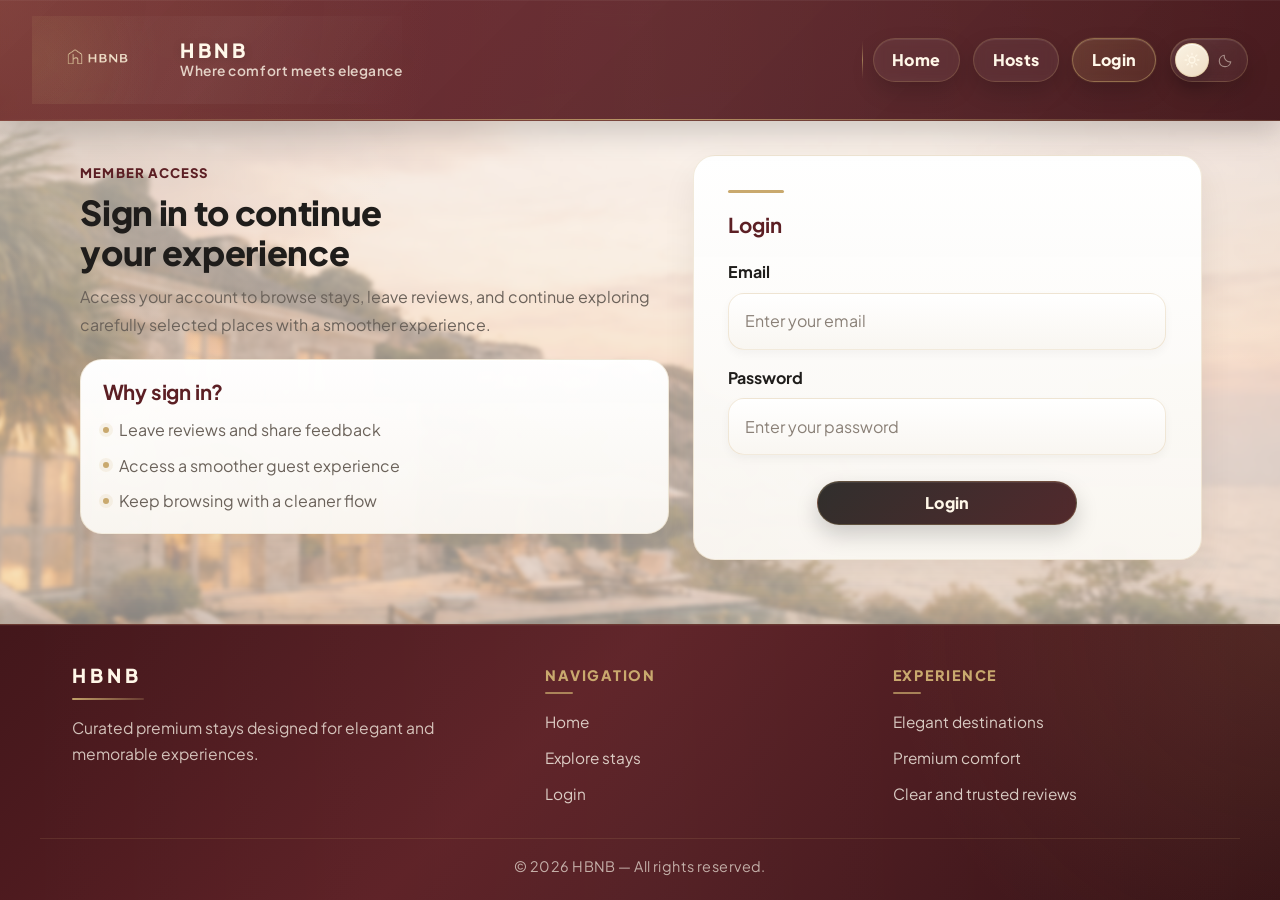
==== commit df90b059: "refactor: add Google Fonts integration and update font family in styles for improved typography" ====
--- a/part4/add_review.html
+++ b/part4/add_review.html
@@ -5,6 +5,12 @@
     <meta name="viewport" content="width=device-width, initial-scale=1.0" />
     <title>Add Review</title>
     <link rel="icon" type="image/png" href="hbnb/images/icon.png" />
+    <link rel="preconnect" href="https://fonts.googleapis.com" />
+    <link rel="preconnect" href="https://fonts.gstatic.com" crossorigin />
+    <link
+      href="https://fonts.googleapis.com/css2?family=Plus+Jakarta+Sans:wght@400;500;600;700;800&display=swap"
+      rel="stylesheet"
+    />
     <link rel="stylesheet" href="styles.css" />
   </head>
 
--- a/part4/styles.css
+++ b/part4/styles.css
@@ -3,7 +3,8 @@
   margin: 0;
   padding: 0;
   font-family:
-    Inter, "Segoe UI", "SF Pro Text", "Helvetica Neue", Arial, sans-serif;
+    "Plus Jakarta Sans", "Segoe UI", "SF Pro Text", "Helvetica Neue", Arial,
+    sans-serif;
 }
 
 :root {
@@ -245,7 +246,7 @@
 
 .logo {
   display: block;
-  width: 108px;
+  width: 132px;
   max-width: 100%;
   height: auto;
   flex-shrink: 0;
@@ -259,10 +260,6 @@
   gap: 0.85rem;
   margin-left: auto;
   flex-shrink: 0;
-}
-
-nav {
-  position: relative;
 }
 
 nav::before {
@@ -511,9 +508,6 @@
   letter-spacing: 0.2em;
   text-transform: uppercase;
   line-height: 1;
-}
-
-.footer-brand-name {
   position: relative;
 }
 
@@ -531,9 +525,21 @@
   );
 }
 
+.footer-column {
+  display: flex;
+  flex-direction: column;
+  gap: 0.7rem;
+}
+
 .footer-column h2 {
   position: relative;
   width: fit-content;
+  margin: 0 0 0.35rem;
+  color: #c9a96e;
+  font-size: 0.9rem;
+  font-weight: 800;
+  letter-spacing: 0.12em;
+  text-transform: uppercase;
 }
 
 .footer-column h2::after {
@@ -550,21 +556,6 @@
   color: rgba(248, 241, 230, 0.78);
   font-size: 0.98rem;
   line-height: 1.7;
-}
-
-.footer-column {
-  display: flex;
-  flex-direction: column;
-  gap: 0.7rem;
-}
-
-.footer-column h2 {
-  margin: 0 0 0.35rem;
-  color: #c9a96e;
-  font-size: 0.9rem;
-  font-weight: 800;
-  letter-spacing: 0.12em;
-  text-transform: uppercase;
 }
 
 .footer-column p,
@@ -605,12 +596,12 @@
 }
 
 .hero-small {
-  min-height: 300px;
-  padding: 4.5rem 2rem 3.5rem;
+  min-height: 395px;
+  padding: 2.65rem;
 }
 
 .hero-small .hero-content {
-  max-width: 760px;
+  max-width: 590px;
 }
 
 .section-shell {
@@ -679,7 +670,7 @@
 }
 
 .hosts-preview {
-  margin-top: 2.4rem;
+  margin-top: 1.6rem;
 }
 
 .hosts-preview-heading {
@@ -847,11 +838,6 @@
   gap: 0.55rem;
 }
 
-.host-preview-body {
-  flex: 1;
-  min-width: 0;
-}
-
 .host-preview-avatar {
   flex: 0 0 76px;
   width: 76px;
@@ -1028,7 +1014,8 @@
   }
 
   .host-preview-top {
-    flex-direction: column;
+    grid-template-columns: 1fr;
+    gap: 0.5rem;
     align-items: flex-start;
   }
 
@@ -1058,8 +1045,9 @@
   }
 
   .logo {
-    height: 42px;
-    width: auto;
+    width: 98px;
+    max-width: 100%;
+    height: auto;
     filter: drop-shadow(0 4px 10px rgba(0, 0, 0, 0.18));
     transition:
       transform var(--transition-fast),
@@ -1189,6 +1177,7 @@
 
 .hero {
   position: relative;
+  isolation: isolate;
   display: grid;
   grid-template-columns: minmax(0, 1.8fr) minmax(260px, 0.9fr);
   gap: 1.35rem;
@@ -1198,25 +1187,71 @@
   overflow: hidden;
   margin-bottom: 0;
   padding: 2.65rem;
+  background: rgba(17, 15, 14, 0.12);
+  border: 1px solid rgba(255, 255, 255, 0.16);
+  box-shadow:
+    0 20px 44px rgba(0, 0, 0, 0.16),
+    inset 0 1px 0 rgba(255, 255, 255, 0.08);
+}
+
+.hero-media {
+  position: absolute;
+  inset: 0;
+  z-index: 0;
+}
+
+.hero-media-layer {
+  position: absolute;
+  inset: 0;
+  background-image: var(
+    --hero-image,
+    url("hbnb/images/places/chambord-suite-1.jpg")
+  );
+  background-position: var(--hero-position, center center);
+  background-repeat: no-repeat;
+  background-size: cover;
+  opacity: 0;
+  transform: scale(1.015);
+  filter: saturate(1.02) contrast(1.02);
+  transition:
+    opacity 1000ms var(--ease-premium),
+    transform 1600ms var(--ease-premium);
+}
+
+.hero-media-layer.is-active {
+  opacity: 1;
+  animation: heroSlowZoom 5000ms linear forwards;
+}
+
+.hero--hosts {
+  grid-template-columns: 1fr;
+  min-height: 395px;
+}
+
+.hero--hosts .hero-content {
+  max-width: 760px;
+}
+
+.hero::before {
+  content: "";
+  position: absolute;
+  inset: 0;
+  z-index: 1;
   background:
     radial-gradient(
       circle at top right,
       rgba(201, 169, 110, 0.2),
       transparent 28%
     ),
-    linear-gradient(135deg, rgba(17, 15, 14, 0.1), rgba(17, 15, 14, 0.04)),
-    linear-gradient(0deg, rgba(31, 29, 27, 0.68), rgba(31, 29, 27, 0.16)),
-    url("hbnb/images/places/chambord-suite-1.jpg") center / cover no-repeat;
-  border: 1px solid rgba(255, 255, 255, 0.16);
-  box-shadow:
-    0 20px 44px rgba(0, 0, 0, 0.16),
-    inset 0 1px 0 rgba(255, 255, 255, 0.08);
+    linear-gradient(135deg, rgba(17, 15, 14, 0.1), rgba(17, 15, 14, 0.04));
+  pointer-events: none;
 }
 
 .hero::after {
   content: "";
   position: absolute;
   inset: 0;
+  z-index: 1;
   background: linear-gradient(
     90deg,
     rgba(24, 20, 18, 0.18) 0%,
@@ -1229,7 +1264,7 @@
 .hero-content,
 .hero-panel {
   position: relative;
-  z-index: 1;
+  z-index: 2;
 }
 
 .hero-content {
@@ -1671,7 +1706,6 @@
 }
 
 /* Buttons / action links */
-
 .place-details,
 .add-review,
 .reviews-section,
@@ -2680,6 +2714,15 @@
   }
 }
 
+@keyframes heroSlowZoom {
+  from {
+    transform: scale(1.015);
+  }
+  to {
+    transform: scale(1.045);
+  }
+}
+
 /* Focus accessibility */
 .details-button:focus-visible,
 button:focus-visible,
@@ -2743,7 +2786,7 @@
 /* Tablet */
 @media (max-width: 1024px) and (min-width: 769px) {
   .logo {
-    width: 92px;
+    width: 112px;
   }
 
   header {
@@ -2787,6 +2830,15 @@
     max-width: 500px;
   }
 
+  .hero-small {
+    min-height: 360px;
+    padding: 2.15rem 1.9rem;
+  }
+
+  .hosts-preview {
+    margin-top: 1.35rem;
+  }
+
   .hero h1 {
     font-size: 2.1rem;
   }
@@ -2850,243 +2902,252 @@
   .host-card-image {
     height: 220px;
   }
-
-  /* Mobile */
-  @media (max-width: 768px) {
-    .logo {
-      width: 88px;
-    }
-
-    header {
-      padding: 1rem;
-      flex-direction: column;
-      align-items: stretch;
-      gap: 1rem;
-    }
-
-    .brand {
-      justify-content: center;
-      text-align: left;
-    }
-
-    .brand-copy {
-      gap: 0.15rem;
-    }
-
-    .brand-name {
-      font-size: 1rem;
-      letter-spacing: 0.11em;
-    }
-
-    .brand-tagline {
-      font-size: 0.78rem;
-    }
-
-    nav {
-      gap: 0.85rem;
-      flex-wrap: wrap;
-      justify-content: center;
-      width: 100%;
-      margin-left: 0;
-    }
-
-    main {
-      padding: 1.2rem 1rem 2rem;
-    }
-
-    .home-main {
-      gap: 1.1rem;
-    }
-
-    .hero-content {
-      max-width: none;
-    }
-
-    .hero-panel {
-      align-self: stretch;
-      padding: 1rem 1.05rem;
-      border-radius: 16px;
-    }
-
-    .catalog-intro {
-      grid-template-columns: 1fr;
-      gap: 0.9rem;
-    }
-
-    #filter {
-      align-items: stretch;
-      justify-content: flex-start;
-    }
-
-    #price-filter {
-      min-width: 100%;
-    }
-
-    .review-container {
-      padding-left: 0;
-      padding-right: 0;
-    }
-
-    #login-form {
-      padding-left: 1.1rem;
-      padding-right: 1.1rem;
-    }
-
-    .hero {
-      grid-template-columns: 1fr;
-      min-height: 340px;
-      padding: 2.4rem 1.25rem 1.6rem;
-      gap: 1rem;
-      align-items: flex-end;
-      border-radius: 20px;
-    }
-
-    .hero h1 {
-      font-size: 1.95rem;
-      line-height: 1.1;
-      max-width: none;
-    }
-
-    .hero-text {
-      font-size: 1rem;
-      margin-bottom: 1.2rem;
-      max-width: 34ch;
-    }
-
-    .place-details h1 {
-      font-size: 1.95rem;
-      margin-bottom: 1.1rem;
-    }
-
-    .place-heading-top {
-      grid-template-columns: 1fr;
-      gap: 0.8rem;
-    }
-
-    .place-heading-side {
-      justify-content: flex-start;
-    }
-
-    .place-price-badge {
-      width: fit-content;
-    }
-
-    .place-info,
-    .reviews-section {
-      padding: 1.1rem;
-    }
-
-    #places-list {
-      grid-template-columns: 1fr;
-    }
-
-    .place-card-image,
-    .place-card-placeholder {
-      height: 210px;
-    }
-
-    .place-card-body {
-      padding: 0;
-    }
-
-    .place-layout,
-    .place-info-grid,
-    .review-container {
-      grid-template-columns: 1fr;
-    }
-
-    .place-sidebar {
-      position: static;
-    }
-
-    .place-gallery {
-      grid-template-columns: 1fr;
-      grid-auto-rows: 220px;
-    }
-
-    .amenities-grid {
-      grid-template-columns: repeat(2, minmax(0, 1fr));
-    }
-
-    .amenity-card {
-      min-height: 100px;
-    }
-
-    .place-gallery-image:first-child,
-    .place-gallery-placeholder:first-child {
-      grid-row: span 1;
-    }
-
-    .place-details {
-      padding: 1.2rem;
-    }
-
-    .add-review,
-    .reviews-section,
-    .review-form,
-    .place-summary {
-      padding: 1.1rem;
-    }
-
-    .place-meta {
-      gap: 0.6rem;
-    }
-
-    .place-meta-item {
-      width: 100%;
-      justify-content: flex-start;
-    }
-
-    .add-review {
-      position: static;
-    }
-
-    .auth-page {
-      grid-template-columns: 1fr;
-      gap: 1rem;
-    }
-
-    .auth-page-intro h1 {
-      max-width: none;
-      font-size: 1.95rem;
-    }
-
-    .auth-page-card {
-      padding: 1.1rem;
-    }
-
-    .host-card-avatar,
-    .host-card-image {
-      height: 210px;
-    }
-
-    .host-card-tags {
-      gap: 0.5rem;
-    }
-
-    .host-card-tags span {
-      width: 100%;
-      justify-content: flex-start;
-    }
-  }
-
-  @media (prefers-reduced-motion: reduce) {
-    *,
-    *::before,
-    *::after {
-      animation-duration: 0.01ms !important;
-      animation-iteration-count: 1 !important;
-      transition-duration: 0.01ms !important;
-      scroll-behavior: auto !important;
-    }
-
-    .reveal,
-    .reveal--left,
-    .reveal--right,
-    .reveal--soft {
-      opacity: 1 !important;
-      transform: none !important;
-    }
+}
+
+/* Mobile */
+@media (max-width: 768px) {
+  .logo {
+    width: 98px;
+  }
+
+  header {
+    padding: 1rem;
+    flex-direction: column;
+    align-items: stretch;
+    gap: 1rem;
+  }
+
+  .brand {
+    justify-content: center;
+    text-align: left;
+  }
+
+  .brand-copy {
+    gap: 0.15rem;
+  }
+
+  .brand-name {
+    font-size: 1rem;
+    letter-spacing: 0.11em;
+  }
+
+  .brand-tagline {
+    font-size: 0.78rem;
+  }
+
+  nav {
+    gap: 0.85rem;
+    flex-wrap: wrap;
+    justify-content: center;
+    width: 100%;
+    margin-left: 0;
+  }
+
+  main {
+    padding: 1.2rem 1rem 2rem;
+  }
+
+  .home-main {
+    gap: 1.1rem;
+  }
+
+  .hero-content {
+    max-width: none;
+  }
+
+  .hero-small {
+    min-height: 340px;
+    padding: 2.4rem 1.25rem 1.6rem;
+  }
+
+  .hosts-preview {
+    margin-top: 1.1rem;
+  }
+
+  .hero-panel {
+    align-self: stretch;
+    padding: 1rem 1.05rem;
+    border-radius: 16px;
+  }
+
+  .catalog-intro {
+    grid-template-columns: 1fr;
+    gap: 0.9rem;
+  }
+
+  #filter {
+    align-items: stretch;
+    justify-content: flex-start;
+  }
+
+  #price-filter {
+    min-width: 100%;
+  }
+
+  .review-container {
+    padding-left: 0;
+    padding-right: 0;
+  }
+
+  #login-form {
+    padding-left: 1.1rem;
+    padding-right: 1.1rem;
+  }
+
+  .hero {
+    grid-template-columns: 1fr;
+    min-height: 340px;
+    padding: 2.4rem 1.25rem 1.6rem;
+    gap: 1rem;
+    align-items: flex-end;
+    border-radius: 20px;
+  }
+
+  .hero h1 {
+    font-size: 1.95rem;
+    line-height: 1.1;
+    max-width: none;
+  }
+
+  .hero-text {
+    font-size: 1rem;
+    margin-bottom: 1.2rem;
+    max-width: 34ch;
+  }
+
+  .place-details h1 {
+    font-size: 1.95rem;
+    margin-bottom: 1.1rem;
+  }
+
+  .place-heading-top {
+    grid-template-columns: 1fr;
+    gap: 0.8rem;
+  }
+
+  .place-heading-side {
+    justify-content: flex-start;
+  }
+
+  .place-price-badge {
+    width: fit-content;
+  }
+
+  .place-info,
+  .reviews-section {
+    padding: 1.1rem;
+  }
+
+  #places-list {
+    grid-template-columns: 1fr;
+  }
+
+  .place-card-image,
+  .place-card-placeholder {
+    height: 210px;
+  }
+
+  .place-card-body {
+    padding: 0;
+  }
+
+  .place-layout,
+  .place-info-grid,
+  .review-container {
+    grid-template-columns: 1fr;
+  }
+
+  .place-sidebar {
+    position: static;
+  }
+
+  .place-gallery {
+    grid-template-columns: 1fr;
+    grid-auto-rows: 220px;
+  }
+
+  .amenities-grid {
+    grid-template-columns: repeat(2, minmax(0, 1fr));
+  }
+
+  .amenity-card {
+    min-height: 100px;
+  }
+
+  .place-gallery-image:first-child,
+  .place-gallery-placeholder:first-child {
+    grid-row: span 1;
+  }
+
+  .place-details {
+    padding: 1.2rem;
+  }
+
+  .add-review,
+  .reviews-section,
+  .review-form,
+  .place-summary {
+    padding: 1.1rem;
+  }
+
+  .place-meta {
+    gap: 0.6rem;
+  }
+
+  .place-meta-item {
+    width: 100%;
+    justify-content: flex-start;
+  }
+
+  .add-review {
+    position: static;
+  }
+
+  .auth-page {
+    grid-template-columns: 1fr;
+    gap: 1rem;
+  }
+
+  .auth-page-intro h1 {
+    max-width: none;
+    font-size: 1.95rem;
+  }
+
+  .auth-page-card {
+    padding: 1.1rem;
+  }
+
+  .host-card-avatar,
+  .host-card-image {
+    height: 210px;
+  }
+
+  .host-card-tags {
+    gap: 0.5rem;
+  }
+
+  .host-card-tags span {
+    width: 100%;
+    justify-content: flex-start;
+  }
+}
+
+@media (prefers-reduced-motion: reduce) {
+  *,
+  *::before,
+  *::after {
+    animation-duration: 0.01ms !important;
+    animation-iteration-count: 1 !important;
+    transition-duration: 0.01ms !important;
+    scroll-behavior: auto !important;
+  }
+
+  .reveal,
+  .reveal--left,
+  .reveal--right,
+  .reveal--soft {
+    opacity: 1 !important;
+    transform: none !important;
   }
 }
 
@@ -3229,7 +3290,7 @@
   + .theme-toggle-track
   .theme-toggle-icon--moon {
   opacity: 0.52;
-  transform: scale(0.88);
+  transform: translateY(-50%) scale(0.88);
 }
 
 html[data-theme="dark"] {
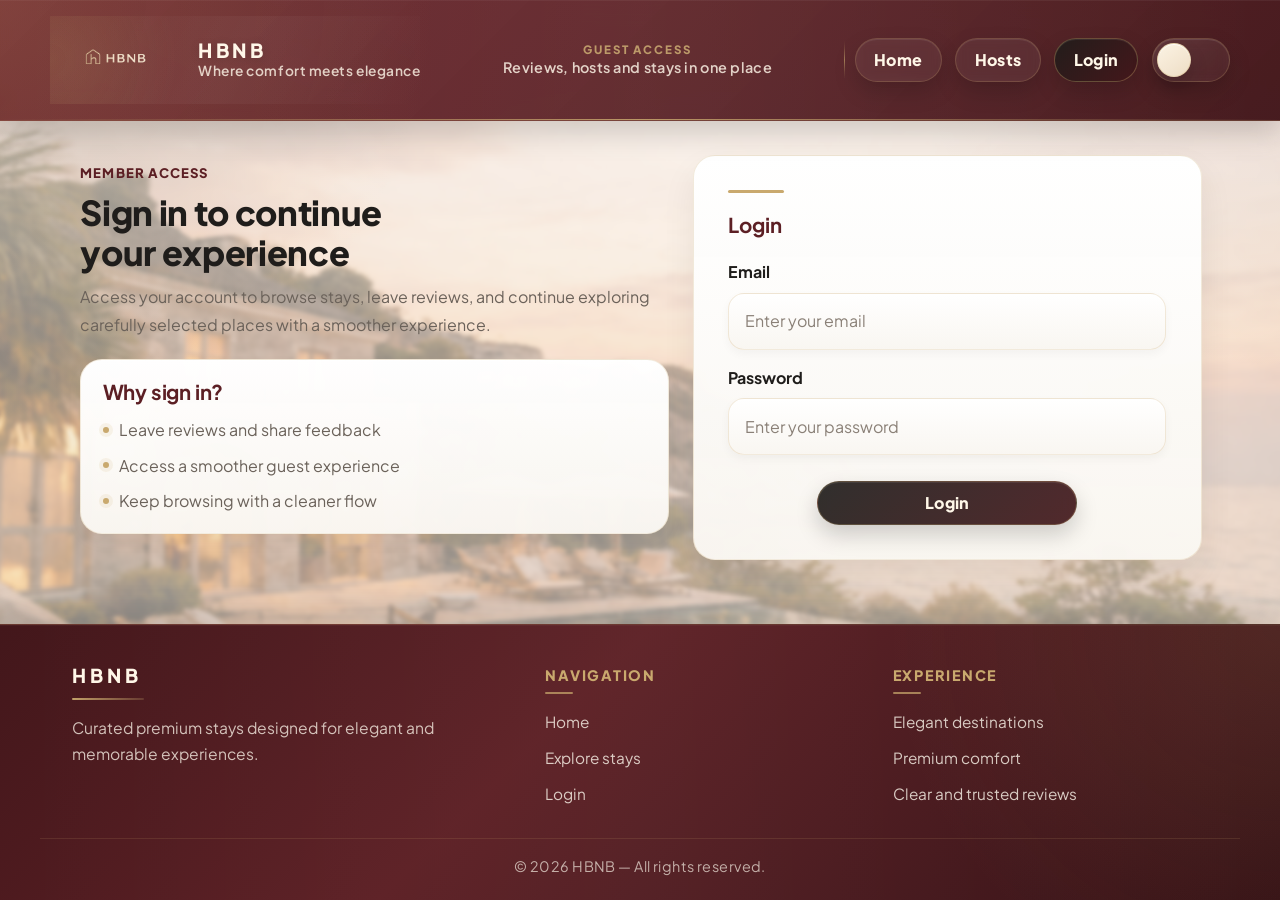
==== commit dd91b2d5: "refactor: enhance header layout and context display across multiple pages" ====
--- a/part4/add_review.html
+++ b/part4/add_review.html
@@ -16,117 +16,55 @@
 
   <body>
     <header>
-      <a href="index.html" class="brand" aria-label="Go to HBNB home page">
-        <img src="hbnb/images/logo.png" alt="Application logo" class="logo" />
-        <div class="brand-copy">
-          <span class="brand-name">HBNB</span>
-          <span class="brand-tagline">Where comfort meets elegance</span>
+      <div class="header-inner">
+        <a href="index.html" class="brand" aria-label="HBNB home">
+          <img src="hbnb/images/logo.png" alt="Application logo" class="logo" />
+          <div class="brand-copy">
+            <span class="brand-name">HBNB</span>
+            <span class="brand-tagline">Where comfort meets elegance</span>
+          </div>
+        </a>
+
+        <div class="header-context" aria-label="Page context">
+          <span class="header-context-kicker">Guest review</span>
+          <p class="header-context-text">Share concise and useful feedback</p>
         </div>
-      </a>
-      <div class="header-actions">
-        <nav aria-label="Primary navigation">
-          <a href="index.html">Home</a>
-          <a href="login.html" id="login-link" class="login-button">Login</a>
-        </nav>
 
-        <label
-          class="theme-toggle"
-          for="theme-toggle"
-          aria-label="Toggle color theme"
-        >
-          <input
-            type="checkbox"
-            id="theme-toggle"
-            class="theme-toggle-input"
-            aria-label="Toggle dark mode"
-          />
-          <span class="theme-toggle-track">
-            <span
-              class="theme-toggle-icon theme-toggle-icon--sun"
-              aria-hidden="true"
-            >
-              <svg
-                viewBox="0 0 24 24"
-                fill="none"
-                xmlns="http://www.w3.org/2000/svg"
+        <div class="header-actions">
+          <nav aria-label="Primary navigation">
+            <a href="index.html">Home</a>
+            <a href="hosts.html">Hosts</a>
+            <a href="login.html" id="login-link" class="login-button">Login</a>
+          </nav>
+
+          <label
+            class="theme-toggle"
+            for="theme-toggle"
+            aria-label="Toggle color theme"
+          >
+            <input
+              type="checkbox"
+              id="theme-toggle"
+              class="theme-toggle-input"
+              aria-label="Toggle dark mode"
+            />
+            <span class="theme-toggle-track">
+              <span
+                class="theme-toggle-icon theme-toggle-icon--sun"
+                aria-hidden="true"
               >
-                <circle
-                  cx="12"
-                  cy="12"
-                  r="4"
-                  stroke="currentColor"
-                  stroke-width="1.8"
-                />
-                <path
-                  d="M12 2.75V5.1"
-                  stroke="currentColor"
-                  stroke-width="1.8"
-                  stroke-linecap="round"
-                />
-                <path
-                  d="M12 18.9V21.25"
-                  stroke="currentColor"
-                  stroke-width="1.8"
-                  stroke-linecap="round"
-                />
-                <path
-                  d="M21.25 12H18.9"
-                  stroke="currentColor"
-                  stroke-width="1.8"
-                  stroke-linecap="round"
-                />
-                <path
-                  d="M5.1 12H2.75"
-                  stroke="currentColor"
-                  stroke-width="1.8"
-                  stroke-linecap="round"
-                />
-                <path
-                  d="M18.54 5.46L16.88 7.12"
-                  stroke="currentColor"
-                  stroke-width="1.8"
-                  stroke-linecap="round"
-                />
-                <path
-                  d="M7.12 16.88L5.46 18.54"
-                  stroke="currentColor"
-                  stroke-width="1.8"
-                  stroke-linecap="round"
-                />
-                <path
-                  d="M18.54 18.54L16.88 16.88"
-                  stroke="currentColor"
-                  stroke-width="1.8"
-                  stroke-linecap="round"
-                />
-                <path
-                  d="M7.12 7.12L5.46 5.46"
-                  stroke="currentColor"
-                  stroke-width="1.8"
-                  stroke-linecap="round"
-                />
-              </svg>
+                <!-- ton SVG soleil -->
+              </span>
+              <span class="theme-toggle-thumb"></span>
+              <span
+                class="theme-toggle-icon theme-toggle-icon--moon"
+                aria-hidden="true"
+              >
+                <!-- ton SVG lune -->
+              </span>
             </span>
-            <span class="theme-toggle-thumb"></span>
-            <span
-              class="theme-toggle-icon theme-toggle-icon--moon"
-              aria-hidden="true"
-            >
-              <svg
-                viewBox="0 0 24 24"
-                fill="none"
-                xmlns="http://www.w3.org/2000/svg"
-              >
-                <path
-                  d="M19.25 14.67A8.75 8.75 0 0 1 9.33 4.75a8.75 8.75 0 1 0 9.92 9.92Z"
-                  stroke="currentColor"
-                  stroke-width="1.8"
-                  stroke-linejoin="round"
-                />
-              </svg>
-            </span>
-          </span>
-        </label>
+          </label>
+        </div>
       </div>
     </header>
 
--- a/part4/styles.css
+++ b/part4/styles.css
@@ -115,11 +115,7 @@
   top: 0;
   z-index: 1000;
   overflow: hidden;
-  display: flex;
-  align-items: center;
-  justify-content: space-between;
-  gap: 1.5rem;
-  padding: 1rem 2rem;
+  padding: 0;
   background: linear-gradient(
     135deg,
     rgba(107, 35, 41, 0.94) 0%,
@@ -132,6 +128,47 @@
     inset 0 1px 0 rgba(255, 255, 255, 0.05);
   backdrop-filter: blur(12px);
   -webkit-backdrop-filter: blur(12px);
+}
+
+.header-context-text {
+  margin: 0;
+  color: rgba(255, 247, 232, 0.82);
+  font-size: 0.9rem;
+  font-weight: 600;
+  line-height: 1.25;
+  letter-spacing: 0.02em;
+}
+
+.header-context-kicker {
+  margin: 0;
+  color: rgba(201, 169, 110, 0.86);
+  font-size: 0.72rem;
+  font-weight: 800;
+  letter-spacing: 0.16em;
+  text-transform: uppercase;
+  line-height: 1;
+}
+
+.header-context {
+  justify-self: center;
+  min-width: 0;
+  max-width: 420px;
+  display: flex;
+  flex-direction: column;
+  align-items: center;
+  gap: 0.18rem;
+  text-align: center;
+}
+
+.header-inner {
+  width: min(1180px, calc(100% - 2rem));
+  margin: 0 auto;
+  min-height: 88px;
+  display: grid;
+  grid-template-columns: auto minmax(260px, 1fr) auto;
+  align-items: center;
+  gap: 1.4rem;
+  padding: 1rem 0;
 }
 
 header::before {
@@ -1549,6 +1586,28 @@
   margin-bottom: 1rem;
 }
 
+.place-card-media-link {
+  display: block;
+  text-decoration: none;
+  color: inherit;
+  border-radius: var(--radius-sm, 10px);
+}
+
+.place-card-media-link:focus-visible {
+  outline: 2px solid var(--accent);
+  outline-offset: 3px;
+  border-radius: var(--radius-sm, 10px);
+}
+
+.place-card-media-link .place-card-media {
+  margin-bottom: 1rem;
+}
+
+.place-card-media-link:hover .place-card-image,
+.place-card-media-link:focus-visible .place-card-image {
+  transform: scale(1.02);
+}
+
 .place-card-image,
 .place-card-placeholder {
   width: 100%;
@@ -1558,6 +1617,10 @@
 }
 
 .place-card-image {
+  transition:
+    transform var(--transition-fast, 0.2s ease),
+    box-shadow var(--transition-fast, 0.2s ease),
+    filter var(--transition-fast, 0.2s ease);
   object-fit: cover;
   object-position: center;
   box-shadow:
@@ -1865,6 +1928,187 @@
   margin-bottom: 1.5rem;
 }
 
+.place-gallery-trigger {
+  width: 100%;
+  height: 100%;
+  display: block;
+  padding: 0;
+  margin: 0;
+  border: none;
+  background: transparent;
+  border-radius: 18px;
+  cursor: zoom-in;
+  overflow: hidden;
+}
+
+.place-gallery-trigger:first-child {
+  grid-row: span 2;
+}
+
+.place-gallery-trigger:focus-visible {
+  outline: 2px solid var(--accent);
+  outline-offset: 4px;
+}
+
+.place-gallery-trigger:hover .place-gallery-image,
+.place-gallery-trigger:focus-visible .place-gallery-image {
+  transform: translateY(-3px) scale(1.015);
+  box-shadow:
+    0 18px 34px rgba(0, 0, 0, 0.14),
+    inset 0 1px 0 rgba(255, 255, 255, 0.18);
+  filter: brightness(1.03) saturate(1.03);
+}
+
+.place-gallery-image {
+  cursor: inherit;
+}
+
+.place-image-lightbox {
+  position: fixed;
+  inset: 0;
+  z-index: 3000;
+  display: grid;
+  place-items: center;
+  padding: 2rem;
+  opacity: 0;
+  visibility: hidden;
+  pointer-events: none;
+  transition:
+    opacity 220ms ease,
+    visibility 220ms ease;
+}
+
+.place-image-lightbox.is-open {
+  opacity: 1;
+  visibility: visible;
+  pointer-events: auto;
+}
+
+.place-image-lightbox-backdrop {
+  position: absolute;
+  inset: 0;
+  background: rgba(10, 8, 11, 0.42);
+  backdrop-filter: blur(4px);
+  -webkit-backdrop-filter: blur(4px);
+}
+
+.place-image-lightbox-dialog {
+  position: relative;
+  z-index: 1;
+  width: min(96vw, 1280px);
+  max-height: 90vh;
+  display: grid;
+  grid-template-columns: auto minmax(0, 1fr) auto;
+  align-items: center;
+  gap: 1rem;
+  transform: translateY(10px) scale(0.94);
+  opacity: 0;
+  transition:
+    transform 260ms var(--ease-premium),
+    opacity 260ms var(--ease-premium);
+}
+
+.place-image-lightbox.is-open .place-image-lightbox-dialog {
+  transform: translateY(0) scale(1);
+  opacity: 1;
+}
+
+.place-image-lightbox-figure {
+  position: relative;
+  width: 100%;
+  display: flex;
+  flex-direction: column;
+  align-items: center;
+}
+
+.place-image-lightbox-image {
+  width: 100%;
+  max-width: 100%;
+  max-height: 84vh;
+  display: block;
+  object-fit: contain;
+  border-radius: 24px;
+  border: 1px solid rgba(201, 169, 110, 0.2);
+  box-shadow:
+    0 28px 60px rgba(0, 0, 0, 0.36),
+    inset 0 1px 0 rgba(255, 255, 255, 0.08);
+  background: rgba(20, 16, 22, 0.88);
+}
+
+.place-image-lightbox-counter {
+  margin-top: 0.85rem;
+  color: rgba(255, 247, 232, 0.86);
+  font-size: 0.95rem;
+  font-weight: 700;
+  letter-spacing: 0.04em;
+}
+
+.place-image-lightbox-close,
+.place-image-lightbox-nav {
+  display: inline-flex;
+  align-items: center;
+  justify-content: center;
+  width: 52px;
+  height: 52px;
+  min-height: 52px;
+  padding: 0;
+  border-radius: 999px;
+  background: linear-gradient(
+    135deg,
+    rgba(31, 29, 27, 0.92),
+    rgba(67, 23, 27, 0.92)
+  );
+  border: 1px solid rgba(201, 169, 110, 0.28);
+  color: #fff7e8;
+  box-shadow:
+    0 10px 22px rgba(0, 0, 0, 0.18),
+    inset 0 1px 0 rgba(255, 255, 255, 0.08);
+  line-height: 0;
+}
+
+.place-image-lightbox-nav svg,
+.place-image-lightbox-close svg {
+  display: block;
+  width: 22px;
+  height: 22px;
+  flex: none;
+  fill: none;
+  stroke: currentColor;
+  stroke-width: 2.4;
+  stroke-linecap: round;
+  stroke-linejoin: round;
+  overflow: visible;
+}
+
+.place-image-lightbox-close svg {
+  width: 20px;
+  height: 20px;
+}
+
+.place-image-lightbox-close {
+  position: absolute;
+  top: -0.9rem;
+  right: -0.9rem;
+  z-index: 2;
+}
+
+.place-image-lightbox-nav {
+  font-size: 2rem;
+  line-height: 1;
+}
+
+.place-image-lightbox-nav--prev {
+  justify-self: end;
+}
+
+.place-image-lightbox-nav--next {
+  justify-self: start;
+}
+
+body.is-lightbox-open {
+  overflow: hidden;
+}
+
 .place-gallery-image,
 .place-gallery-placeholder {
   width: 100%;
@@ -1894,7 +2138,7 @@
   filter: brightness(1.03) saturate(1.03);
 }
 
-.place-gallery-image:first-child,
+.place-gallery-trigger:first-child,
 .place-gallery-placeholder:first-child {
   grid-row: span 2;
 }
@@ -2783,6 +3027,56 @@
   }
 }
 
+/* DUNNO LOL */
+@media (max-width: 1100px) {
+  .header-inner {
+    grid-template-columns: 1fr auto;
+    grid-template-areas:
+      "brand actions"
+      "context context";
+    gap: 0.9rem 1rem;
+  }
+
+  .brand {
+    grid-area: brand;
+  }
+
+  .header-actions {
+    grid-area: actions;
+  }
+
+  .header-context {
+    grid-area: context;
+    max-width: none;
+    padding-top: 0.1rem;
+  }
+}
+
+@media (max-width: 768px) {
+  .header-inner {
+    width: min(100% - 1rem, 1180px);
+    grid-template-columns: 1fr;
+    grid-template-areas:
+      "brand"
+      "actions";
+    gap: 0.85rem;
+    padding: 0.9rem 0;
+  }
+
+  .header-context {
+    display: none;
+  }
+
+  .brand {
+    width: 100%;
+  }
+
+  .header-actions {
+    width: 100%;
+    justify-self: stretch;
+  }
+}
+
 /* Tablet */
 @media (max-width: 1024px) and (min-width: 769px) {
   .logo {
@@ -3074,9 +3368,52 @@
     min-height: 100px;
   }
 
-  .place-gallery-image:first-child,
+  .place-gallery-trigger:first-child,
   .place-gallery-placeholder:first-child {
     grid-row: span 1;
+  }
+
+  .place-image-lightbox {
+    padding: 1rem;
+  }
+
+  .place-image-lightbox-dialog {
+    width: 100%;
+    grid-template-columns: 1fr;
+    gap: 0.85rem;
+  }
+
+  .place-image-lightbox-figure {
+    order: 1;
+  }
+
+  .place-image-lightbox-nav {
+    width: 48px;
+    height: 48px;
+    min-height: 48px;
+    font-size: 1.8rem;
+  }
+
+  .place-image-lightbox-nav--prev,
+  .place-image-lightbox-nav--next {
+    justify-self: center;
+  }
+
+  .place-image-lightbox-nav--prev {
+    order: 2;
+  }
+
+  .place-image-lightbox-nav--next {
+    order: 3;
+  }
+
+  .place-image-lightbox-close {
+    top: 0.5rem;
+    right: 0.5rem;
+  }
+
+  .place-image-lightbox-image {
+    max-height: 72vh;
   }
 
   .place-details {
@@ -3161,7 +3498,8 @@
   display: flex;
   align-items: center;
   gap: 0.9rem;
-  margin-left: auto;
+  margin-left: 0;
+  justify-self: end;
   flex-shrink: 0;
 }
 
@@ -3624,6 +3962,17 @@
   color: #f4ede2;
 }
 
+html[data-theme="dark"] .review-form select,
+html[data-theme="dark"] #price-filter {
+  color-scheme: dark;
+}
+
+html[data-theme="dark"] .review-form select option,
+html[data-theme="dark"] #price-filter option {
+  background: #1f1a21;
+  color: #f4ede2;
+}
+
 html[data-theme="dark"] #login-form input::placeholder,
 html[data-theme="dark"] .review-form textarea::placeholder {
   color: #8f8276;
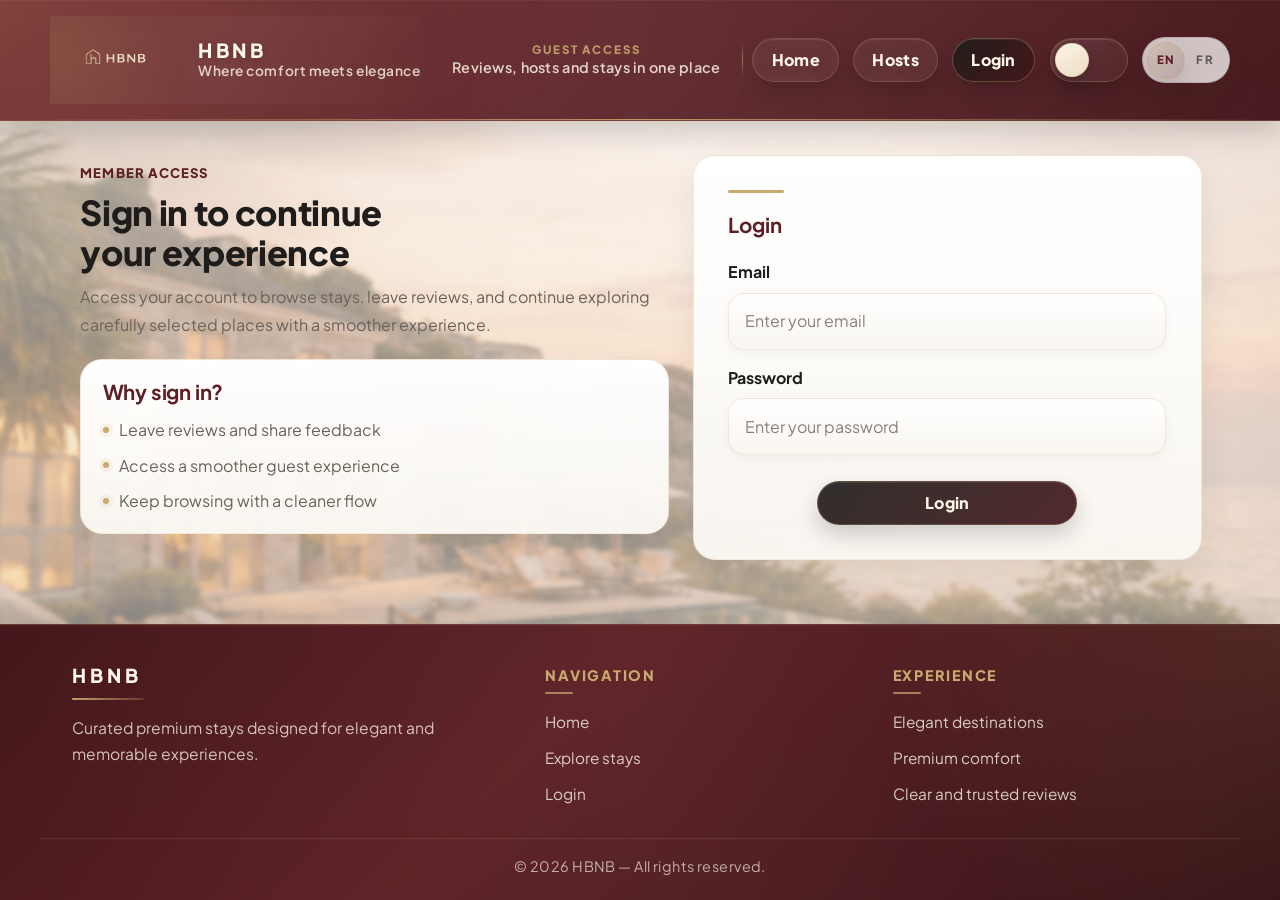
==== commit cf7f1fb3: "add: translation EN / FR" ====
--- a/part4/add_review.html
+++ b/part4/add_review.html
@@ -14,39 +14,66 @@
     <link rel="stylesheet" href="styles.css" />
   </head>
 
-  <body>
+  <body data-page-title="titles.addReview">
     <header>
       <div class="header-inner">
-        <a href="index.html" class="brand" aria-label="HBNB home">
-          <img src="hbnb/images/logo.png" alt="Application logo" class="logo" />
+        <a
+          href="index.html"
+          class="brand"
+          aria-label="HBNB home"
+          data-i18n-aria-label="common.brand.homeAria"
+        >
+          <img
+            src="hbnb/images/logo.png"
+            alt="Application logo"
+            data-i18n-alt="common.brand.logoAlt"
+            class="logo"
+          />
           <div class="brand-copy">
             <span class="brand-name">HBNB</span>
-            <span class="brand-tagline">Where comfort meets elegance</span>
+            <span class="brand-tagline" data-i18n="common.brand.tagline"
+              >Where comfort meets elegance</span
+            >
           </div>
         </a>
 
         <div class="header-context" aria-label="Page context">
-          <span class="header-context-kicker">Guest review</span>
-          <p class="header-context-text">Share concise and useful feedback</p>
+          <span class="header-context-kicker" data-i18n="add.header.kicker"
+            >Guest review</span
+          >
+          <p class="header-context-text" data-i18n="add.header.text">
+            Share concise and useful feedback
+          </p>
         </div>
 
         <div class="header-actions">
-          <nav aria-label="Primary navigation">
-            <a href="index.html">Home</a>
-            <a href="hosts.html">Hosts</a>
-            <a href="login.html" id="login-link" class="login-button">Login</a>
+          <nav
+            aria-label="Primary navigation"
+            data-i18n-aria-label="common.nav.aria"
+          >
+            <a href="index.html" data-i18n="common.nav.home">Home</a>
+            <a href="hosts.html" data-i18n="common.nav.hosts">Hosts</a>
+            <a
+              href="login.html"
+              id="login-link"
+              class="login-button"
+              data-i18n="common.nav.login"
+              >Login</a
+            >
           </nav>
 
           <label
             class="theme-toggle"
             for="theme-toggle"
             aria-label="Toggle color theme"
+            data-i18n-aria-label="common.theme.toggle"
           >
             <input
               type="checkbox"
               id="theme-toggle"
               class="theme-toggle-input"
               aria-label="Toggle dark mode"
+              data-i18n-aria-label="common.theme.mode"
             />
             <span class="theme-toggle-track">
               <span
@@ -64,15 +91,39 @@
               </span>
             </span>
           </label>
+
+          <label
+            class="language-toggle"
+            for="language-toggle"
+            data-i18n-aria-label="common.language.toggle"
+          >
+            <input
+              type="checkbox"
+              id="language-toggle"
+              class="language-toggle-input"
+              data-i18n-aria-label="common.language.toggle"
+            />
+            <span class="language-toggle-track" aria-hidden="true">
+              <span class="language-toggle-option language-toggle-option--en"
+                >EN</span
+              >
+              <span class="language-toggle-option language-toggle-option--fr"
+                >FR</span
+              >
+              <span class="language-toggle-thumb"></span>
+            </span>
+          </label>
         </div>
       </div>
     </header>
 
     <main class="review-page">
       <section class="review-page-intro">
-        <p class="section-kicker">Guest contribution</p>
-        <h1>Add a Review</h1>
-        <p>
+        <p class="section-kicker" data-i18n="add.intro.kicker">
+          Guest contribution
+        </p>
+        <h1 data-i18n="add.intro.title">Add a Review</h1>
+        <p data-i18n="add.intro.text">
           Share clear, useful feedback about the stay, comfort, amenities, and
           overall experience.
         </p>
@@ -80,34 +131,54 @@
 
       <div class="review-container">
         <section class="place-summary">
-          <p class="section-kicker">Selected stay</p>
-          <h2>Place Summary</h2>
-          <p>Loading place summary...</p>
+          <p class="section-kicker" data-i18n="add.summary.kicker">
+            Selected stay
+          </p>
+          <h2 data-i18n="add.summary.title">Place Summary</h2>
+          <p data-i18n="add.summary.loading">Loading place summary...</p>
         </section>
 
         <form id="review-form" class="review-form">
           <p id="review-message" class="form-message" aria-live="polite"></p>
 
-          <label for="review">Your review</label>
+          <label for="review" data-i18n="add.form.reviewLabel"
+            >Your review</label
+          >
           <textarea
             id="review"
             name="review"
             rows="6"
             placeholder="Describe the stay, comfort, amenities, and overall impression."
+            data-i18n-placeholder="add.form.reviewPlaceholder"
             required
           ></textarea>
 
-          <label for="rating">Rating</label>
+          <label for="rating" data-i18n="add.form.ratingLabel">Rating</label>
           <select id="rating" name="rating" required>
-            <option value="" selected disabled>Choose a rating</option>
-            <option value="1">1 — Very poor</option>
-            <option value="2">2 — Fair</option>
-            <option value="3">3 — Good</option>
-            <option value="4">4 — Very good</option>
-            <option value="5">5 — Excellent</option>
+            <option
+              value=""
+              selected
+              disabled
+              data-i18n="add.form.optionPlaceholder"
+            >
+              Choose a rating
+            </option>
+            <option value="1" data-i18n="add.form.option1">
+              1 — Very poor
+            </option>
+            <option value="2" data-i18n="add.form.option2">2 — Fair</option>
+            <option value="3" data-i18n="add.form.option3">3 — Good</option>
+            <option value="4" data-i18n="add.form.option4">
+              4 — Very good
+            </option>
+            <option value="5" data-i18n="add.form.option5">
+              5 — Excellent
+            </option>
           </select>
 
-          <button type="submit">Submit Review</button>
+          <button type="submit" data-i18n="add.form.submit">
+            Submit Review
+          </button>
         </form>
       </div>
     </main>
@@ -116,29 +187,33 @@
       <div class="footer-top">
         <div class="footer-brand">
           <span class="footer-brand-name">HBNB</span>
-          <p class="footer-brand-text">
+          <p class="footer-brand-text" data-i18n="common.footer.brandText">
             Curated premium stays designed for elegant and memorable
             experiences.
           </p>
         </div>
 
         <div class="footer-column">
-          <h2>Navigation</h2>
+          <h2 data-i18n="common.footer.navTitle">Navigation</h2>
           <a href="index.html">Home</a>
-          <a href="index.html#filter">Explore stays</a>
-          <a href="login.html">Login</a>
+          <a href="index.html#filter" data-i18n="common.footer.explore"
+            >Explore stays</a
+          >
+          <a href="login.html" data-i18n="common.nav.login">Login</a>
         </div>
 
         <div class="footer-column">
-          <h2>Experience</h2>
-          <p>Elegant destinations</p>
-          <p>Premium comfort</p>
-          <p>Clear and trusted reviews</p>
+          <h2 data-i18n="common.footer.experienceTitle">Experience</h2>
+          <p data-i18n="common.footer.experience1">Elegant destinations</p>
+          <p data-i18n="common.footer.experience2">Premium comfort</p>
+          <p data-i18n="common.footer.experience3">Clear and trusted reviews</p>
         </div>
       </div>
 
       <div class="footer-bottom">
-        <p>© 2026 HBNB — All rights reserved.</p>
+        <p data-i18n="common.footer.rights">
+          © 2026 HBNB — All rights reserved.
+        </p>
       </div>
     </footer>
 
--- a/part4/styles.css
+++ b/part4/styles.css
@@ -1437,48 +1437,67 @@
 }
 
 #filter {
-  position: relative;
   display: flex;
+  justify-content: flex-end;
   align-items: center;
-  gap: 1rem;
-  flex-wrap: wrap;
-  justify-content: flex-end;
-  padding: 1rem 1.15rem;
-  margin-bottom: 0;
+  margin: 0;
+}
+
+.filter-compact {
+  width: min(100%, 360px);
+  display: grid;
+  grid-template-columns: auto minmax(0, 1fr);
+  align-items: center;
+  gap: 0.95rem;
+  padding: 0.9rem 1rem;
+  border-radius: 18px;
   background: linear-gradient(
     180deg,
     rgba(255, 255, 255, 0.96),
     rgba(249, 246, 241, 0.98)
   );
-  border: 1px solid rgba(201, 169, 110, 0.22);
-  border-radius: 18px;
+  border: 1px solid rgba(201, 169, 110, 0.2);
   box-shadow:
     0 10px 24px rgba(0, 0, 0, 0.06),
-    inset 0 1px 0 rgba(255, 255, 255, 0.7);
+    inset 0 1px 0 rgba(255, 255, 255, 0.72);
   backdrop-filter: blur(3px);
   transition:
+    border-color 0.25s ease,
     box-shadow 0.25s ease,
-    border-color 0.25s ease;
-}
-
-#filter:hover {
+    transform 0.25s ease;
+}
+
+.filter-compact:hover {
   border-color: rgba(201, 169, 110, 0.3);
   box-shadow:
     0 16px 30px rgba(0, 0, 0, 0.08),
-    inset 0 1px 0 rgba(255, 255, 255, 0.74);
-}
-
-#filter label {
+    inset 0 1px 0 rgba(255, 255, 255, 0.76);
+  transform: translateY(-1px);
+}
+
+.filter-compact-label {
+  margin: 0;
+  color: var(--primary);
+  font-size: 0.8rem;
   font-weight: 800;
-  color: var(--text);
+  letter-spacing: 0.08em;
+  text-transform: uppercase;
   white-space: nowrap;
+  line-height: 1;
+}
+
+.filter-select-shell {
+  position: relative;
+  min-width: 0;
 }
 
 #price-filter {
-  min-width: 220px;
-  padding: 0.85rem 2.9rem 0.85rem 1rem;
-  border: 1px solid rgba(201, 169, 110, 0.26);
-  border-radius: 999px;
+  width: 100%;
+  min-width: 0;
+  min-height: 46px;
+  padding: 0.85rem 2.8rem 0.85rem 1rem;
+  border: 1px solid rgba(201, 169, 110, 0.22);
+  border-radius: 14px;
   background: linear-gradient(
     180deg,
     rgba(255, 255, 255, 0.98),
@@ -1487,33 +1506,23 @@
   color: var(--text);
   font-size: 0.98rem;
   font-weight: 700;
+  font-family: inherit;
   appearance: none;
   -webkit-appearance: none;
   -moz-appearance: none;
   cursor: pointer;
   box-shadow:
-    inset 0 1px 0 rgba(255, 255, 255, 0.7),
+    inset 0 1px 0 rgba(255, 255, 255, 0.72),
     0 4px 10px rgba(0, 0, 0, 0.04);
-  background-image:
-    linear-gradient(
-      180deg,
-      rgba(255, 255, 255, 0.98),
-      rgba(249, 246, 241, 0.98)
-    ),
-    url("data:image/svg+xml,%3Csvg xmlns='http://www.w3.org/2000/svg' width='14' height='14' viewBox='0 0 24 24' fill='none' stroke='%235c1f24' stroke-width='2.2' stroke-linecap='round' stroke-linejoin='round'%3E%3Cpolyline points='6 9 12 15 18 9'/%3E%3C/svg%3E");
-  background-repeat: no-repeat, no-repeat;
-  background-position:
-    center,
-    right 1rem center;
-  background-size: auto, 14px;
   transition:
     border-color 0.2s ease,
     box-shadow 0.2s ease,
-    background-color 0.2s ease;
+    background-color 0.2s ease,
+    transform 0.2s ease;
 }
 
 #price-filter:hover {
-  border-color: rgba(201, 169, 110, 0.32);
+  border-color: rgba(201, 169, 110, 0.34);
 }
 
 #price-filter:focus-visible {
@@ -1522,6 +1531,30 @@
   box-shadow:
     var(--focus-ring),
     inset 0 1px 0 rgba(255, 255, 255, 0.76);
+}
+
+.filter-select-icon {
+  position: absolute;
+  top: 50%;
+  right: 0.95rem;
+  transform: translateY(-50%);
+  display: inline-flex;
+  align-items: center;
+  justify-content: center;
+  pointer-events: none;
+  color: var(--primary);
+  opacity: 0.82;
+}
+
+.filter-select-icon svg {
+  display: block;
+  width: 16px;
+  height: 16px;
+  fill: none;
+  stroke: currentColor;
+  stroke-width: 2.2;
+  stroke-linecap: round;
+  stroke-linejoin: round;
 }
 
 /* Places list layout */
@@ -3150,6 +3183,10 @@
     justify-content: flex-start;
   }
 
+  .filter-compact {
+    width: min(100%, 420px);
+  }
+
   .place-gallery {
     grid-template-columns: 1.6fr 1fr;
     grid-auto-rows: 210px;
@@ -3270,11 +3307,22 @@
   }
 
   #filter {
+    justify-content: stretch;
+  }
+
+  .filter-compact {
+    width: 100%;
+    grid-template-columns: 1fr;
+    gap: 0.65rem;
     align-items: stretch;
-    justify-content: flex-start;
+  }
+
+  .filter-compact-label {
+    white-space: normal;
   }
 
   #price-filter {
+    width: 100%;
     min-width: 100%;
   }
 
@@ -3825,7 +3873,6 @@
   );
 }
 
-html[data-theme="dark"] #filter,
 html[data-theme="dark"] #price-filter,
 html[data-theme="dark"] .place-card,
 html[data-theme="dark"] .review-card,
@@ -3857,7 +3904,6 @@
     inset 0 1px 0 rgba(255, 255, 255, 0.04);
 }
 
-html[data-theme="dark"] #filter:hover,
 html[data-theme="dark"] .place-card:hover,
 html[data-theme="dark"] .review-card:hover,
 html[data-theme="dark"] .place-details:hover,
@@ -3973,12 +4019,38 @@
   color: #f4ede2;
 }
 
+html[data-theme="dark"] .filter-compact {
+  background: linear-gradient(
+    180deg,
+    rgba(28, 23, 30, 0.98),
+    rgba(20, 17, 24, 0.98)
+  );
+  border-color: rgba(216, 185, 124, 0.16);
+  box-shadow:
+    0 16px 30px rgba(0, 0, 0, 0.28),
+    inset 0 1px 0 rgba(255, 255, 255, 0.04);
+}
+
+html[data-theme="dark"] .filter-compact:hover {
+  border-color: rgba(216, 185, 124, 0.28);
+  box-shadow:
+    0 22px 38px rgba(0, 0, 0, 0.34),
+    inset 0 1px 0 rgba(255, 255, 255, 0.06);
+}
+
+html[data-theme="dark"] .filter-compact-label {
+  color: #e4c58a;
+}
+
+html[data-theme="dark"] .filter-select-icon {
+  color: #e4c58a;
+}
+
 html[data-theme="dark"] #login-form input::placeholder,
 html[data-theme="dark"] .review-form textarea::placeholder {
   color: #8f8276;
 }
 
-html[data-theme="dark"] #price-filter,
 html[data-theme="dark"] .review-form select {
   background-image:
     linear-gradient(180deg, rgba(31, 26, 33, 0.98), rgba(22, 18, 26, 0.98)),
@@ -4053,3 +4125,144 @@
     align-self: flex-end;
   }
 }
+
+.language-toggle {
+  position: relative;
+  display: inline-flex;
+  align-items: center;
+  justify-content: center;
+  cursor: pointer;
+}
+
+.language-toggle-input {
+  position: absolute;
+  opacity: 0;
+  inset: 0;
+  cursor: pointer;
+}
+
+.language-toggle-track {
+  position: relative;
+  display: grid;
+  grid-template-columns: repeat(2, 1fr);
+  align-items: center;
+  width: 88px;
+  height: 46px;
+  padding: 4px;
+  border-radius: 999px;
+  border: 1px solid rgba(92, 31, 36, 0.14);
+  background: rgba(255, 255, 255, 0.74);
+  box-shadow: 0 14px 30px rgba(31, 29, 27, 0.08);
+  backdrop-filter: blur(14px);
+  -webkit-backdrop-filter: blur(14px);
+  transition:
+    border-color 0.24s ease,
+    box-shadow 0.24s ease,
+    background 0.24s ease;
+}
+
+.language-toggle-thumb {
+  position: absolute;
+  top: 4px;
+  left: 4px;
+  width: 38px;
+  height: 38px;
+  border-radius: 999px;
+  background: linear-gradient(
+    135deg,
+    rgba(201, 169, 110, 0.22),
+    rgba(92, 31, 36, 0.18)
+  );
+  border: 1px solid rgba(201, 169, 110, 0.3);
+  box-shadow: 0 10px 24px rgba(31, 29, 27, 0.12);
+  transition:
+    transform 0.26s ease,
+    background 0.26s ease,
+    border-color 0.26s ease;
+}
+
+.language-toggle-option {
+  position: relative;
+  z-index: 1;
+  display: flex;
+  align-items: center;
+  justify-content: center;
+  font-size: 0.72rem;
+  font-weight: 800;
+  letter-spacing: 0.16em;
+  color: rgba(31, 29, 27, 0.62);
+  user-select: none;
+  transition: color 0.24s ease;
+}
+
+.language-toggle-input:not(:checked)
+  + .language-toggle-track
+  .language-toggle-option--en,
+.language-toggle-input:checked
+  + .language-toggle-track
+  .language-toggle-option--fr {
+  color: var(--primary);
+}
+
+.language-toggle-input:checked + .language-toggle-track .language-toggle-thumb {
+  transform: translateX(42px);
+}
+
+.language-toggle:hover .language-toggle-track,
+.language-toggle-input:focus-visible + .language-toggle-track {
+  border-color: rgba(201, 169, 110, 0.45);
+  box-shadow: 0 18px 36px rgba(31, 29, 27, 0.12);
+}
+
+.language-toggle-input:focus-visible + .language-toggle-track {
+  outline: 3px solid rgba(201, 169, 110, 0.28);
+  outline-offset: 2px;
+}
+
+html[data-theme="dark"] .language-toggle-track {
+  border-color: rgba(201, 169, 110, 0.18);
+  background: rgba(15, 19, 26, 0.84);
+  box-shadow: 0 18px 36px rgba(0, 0, 0, 0.28);
+}
+
+html[data-theme="dark"] .language-toggle-thumb {
+  background: linear-gradient(
+    135deg,
+    rgba(201, 169, 110, 0.24),
+    rgba(88, 166, 255, 0.18)
+  );
+  border-color: rgba(201, 169, 110, 0.24);
+}
+
+html[data-theme="dark"] .language-toggle-option {
+  color: rgba(248, 241, 232, 0.58);
+}
+
+html[data-theme="dark"]
+  .language-toggle-input:not(:checked)
+  + .language-toggle-track
+  .language-toggle-option--en,
+html[data-theme="dark"]
+  .language-toggle-input:checked
+  + .language-toggle-track
+  .language-toggle-option--fr {
+  color: rgba(252, 248, 242, 0.96);
+}
+
+@media (max-width: 760px) {
+  .language-toggle-track {
+    width: 82px;
+    height: 44px;
+  }
+
+  .language-toggle-thumb {
+    width: 34px;
+    height: 34px;
+  }
+
+  .language-toggle-input:checked
+    + .language-toggle-track
+    .language-toggle-thumb {
+    transform: translateX(38px);
+  }
+}
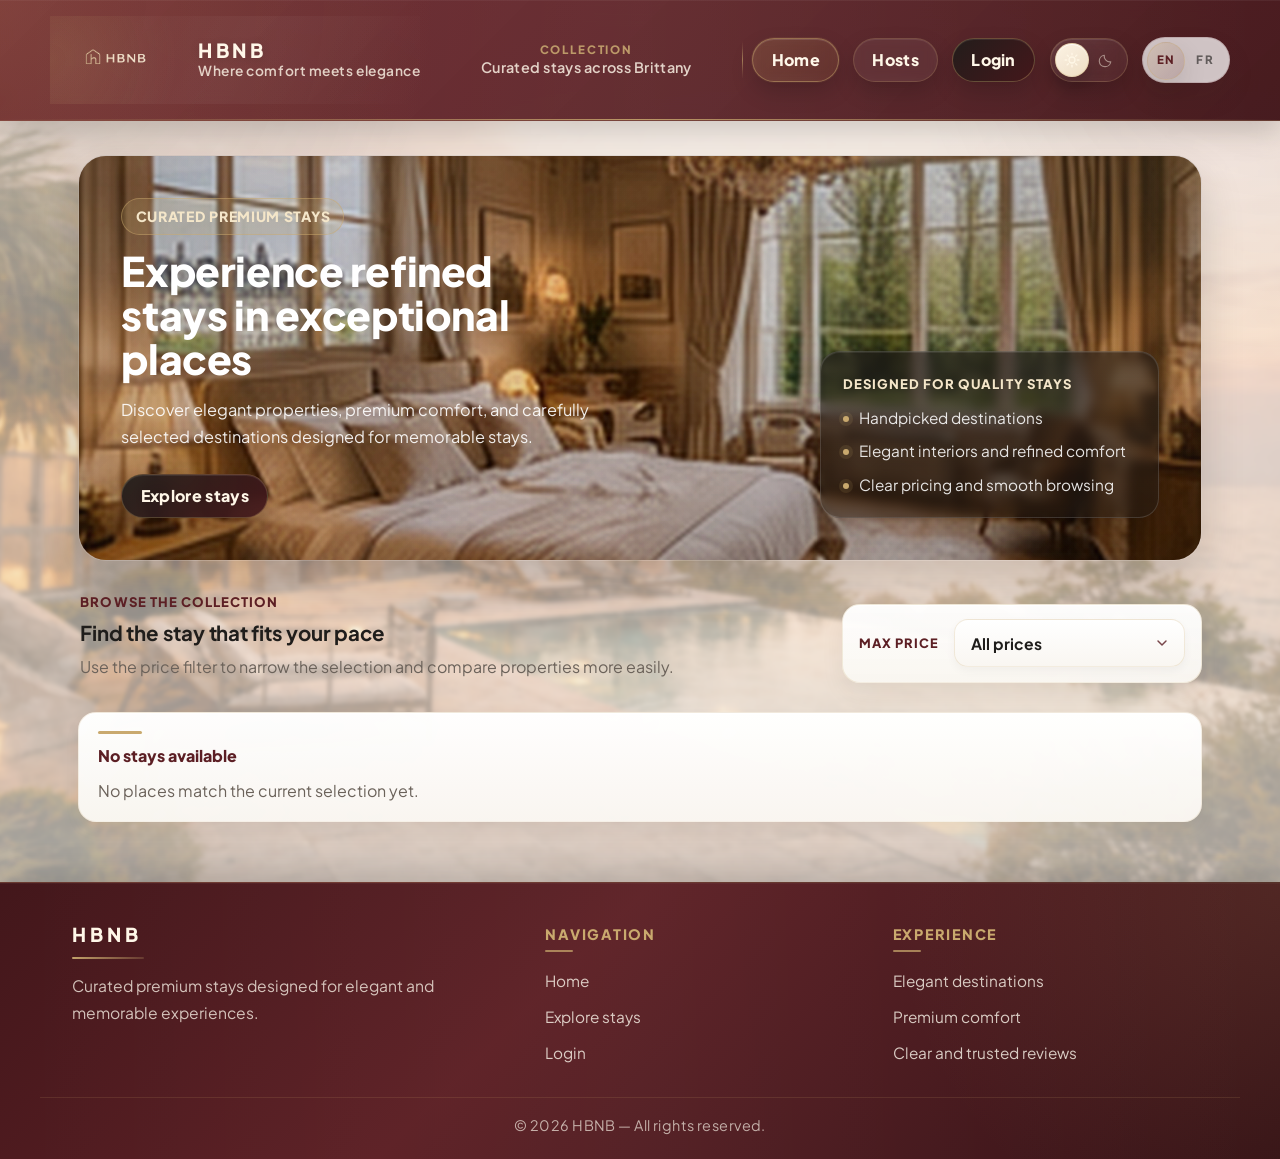
==== commit f3df0a9b: "add: add the feature "edit your own review"" ====
--- a/part4/add_review.html
+++ b/part4/add_review.html
@@ -15,6 +15,7 @@
   </head>
 
   <body data-page-title="titles.addReview">
+    <!-- Shared site header with navigation and display toggles. -->
     <header>
       <div class="header-inner">
         <a
@@ -80,14 +81,14 @@
                 class="theme-toggle-icon theme-toggle-icon--sun"
                 aria-hidden="true"
               >
-                <!-- ton SVG soleil -->
+                <!-- Sun icon placeholder -->
               </span>
               <span class="theme-toggle-thumb"></span>
               <span
                 class="theme-toggle-icon theme-toggle-icon--moon"
                 aria-hidden="true"
               >
-                <!-- ton SVG lune -->
+                <!-- Moon icon placeholder -->
               </span>
             </span>
           </label>
@@ -118,6 +119,7 @@
     </header>
 
     <main class="review-page">
+      <!-- Intro section explaining the review contribution page. -->
       <section class="review-page-intro">
         <p class="section-kicker" data-i18n="add.intro.kicker">
           Guest contribution
@@ -129,61 +131,109 @@
         </p>
       </section>
 
+      <!-- The selected place summary and review form are filled by JavaScript. -->
       <div class="review-container">
-        <section class="place-summary">
-          <p class="section-kicker" data-i18n="add.summary.kicker">
-            Selected stay
-          </p>
-          <h2 data-i18n="add.summary.title">Place Summary</h2>
-          <p data-i18n="add.summary.loading">Loading place summary...</p>
+        <aside class="review-page-sidebar">
+          <section class="place-summary">
+            <p class="section-kicker" data-i18n="add.summary.kicker">
+              Selected stay
+            </p>
+            <h2 data-i18n="add.summary.title">Place Summary</h2>
+            <p data-i18n="add.summary.loading">Loading place summary...</p>
+          </section>
+
+          <section id="review-status-card" class="review-status-card">
+            <p class="section-kicker" data-i18n="add.status.kicker">
+              Your review
+            </p>
+            <h2 data-i18n="add.status.title">Review status</h2>
+            <p data-i18n="add.status.loading">
+              Checking whether you already reviewed this stay...
+            </p>
+          </section>
+
+          <section class="review-guide-card">
+            <p class="section-kicker" data-i18n="add.guide.kicker">
+              Writing guide
+            </p>
+            <h2 data-i18n="add.guide.title">What makes a useful review?</h2>
+            <ul class="review-guide-list">
+              <li data-i18n="add.guide.item1">
+                Be concrete about comfort, cleanliness, and amenities.
+              </li>
+              <li data-i18n="add.guide.item2">
+                Keep it concise and explain the main strengths or limits.
+              </li>
+              <li data-i18n="add.guide.item3">
+                Match the written review with the score you choose.
+              </li>
+            </ul>
+          </section>
+        </aside>
+
+        <section class="review-composer-panel">
+          <form id="review-form" class="review-form">
+            <p class="section-kicker" data-i18n="add.form.kicker">
+              Writing space
+            </p>
+            <h2 id="review-form-title" data-i18n="add.form.title">
+              Share your feedback
+            </h2>
+            <p
+              id="review-form-helper"
+              class="review-form-helper"
+              data-i18n="add.form.helper"
+            >
+              Focus on comfort, cleanliness, amenities, and the overall stay.
+            </p>
+
+            <p id="review-message" class="form-message" aria-live="polite"></p>
+
+            <label for="review" data-i18n="add.form.reviewLabel"
+              >Your review</label
+            >
+            <textarea
+              id="review"
+              name="review"
+              rows="6"
+              placeholder="Describe the stay, comfort, amenities, and overall impression."
+              data-i18n-placeholder="add.form.reviewPlaceholder"
+              required
+            ></textarea>
+
+            <label for="rating" data-i18n="add.form.ratingLabel">Rating</label>
+            <select id="rating" name="rating" required>
+              <option
+                value=""
+                selected
+                disabled
+                data-i18n="add.form.optionPlaceholder"
+              >
+                Choose a rating
+              </option>
+              <option value="1" data-i18n="add.form.option1">
+                1 — Very poor
+              </option>
+              <option value="2" data-i18n="add.form.option2">2 — Fair</option>
+              <option value="3" data-i18n="add.form.option3">3 — Good</option>
+              <option value="4" data-i18n="add.form.option4">
+                4 — Very good
+              </option>
+              <option value="5" data-i18n="add.form.option5">
+                5 — Excellent
+              </option>
+            </select>
+
+            <button type="submit" data-i18n="add.form.submit">
+              Submit Review
+            </button>
+          </form>
         </section>
-
-        <form id="review-form" class="review-form">
-          <p id="review-message" class="form-message" aria-live="polite"></p>
-
-          <label for="review" data-i18n="add.form.reviewLabel"
-            >Your review</label
-          >
-          <textarea
-            id="review"
-            name="review"
-            rows="6"
-            placeholder="Describe the stay, comfort, amenities, and overall impression."
-            data-i18n-placeholder="add.form.reviewPlaceholder"
-            required
-          ></textarea>
-
-          <label for="rating" data-i18n="add.form.ratingLabel">Rating</label>
-          <select id="rating" name="rating" required>
-            <option
-              value=""
-              selected
-              disabled
-              data-i18n="add.form.optionPlaceholder"
-            >
-              Choose a rating
-            </option>
-            <option value="1" data-i18n="add.form.option1">
-              1 — Very poor
-            </option>
-            <option value="2" data-i18n="add.form.option2">2 — Fair</option>
-            <option value="3" data-i18n="add.form.option3">3 — Good</option>
-            <option value="4" data-i18n="add.form.option4">
-              4 — Very good
-            </option>
-            <option value="5" data-i18n="add.form.option5">
-              5 — Excellent
-            </option>
-          </select>
-
-          <button type="submit" data-i18n="add.form.submit">
-            Submit Review
-          </button>
-        </form>
       </div>
     </main>
 
     <footer class="site-footer">
+      <!-- Shared footer used across the frontend pages. -->
       <div class="footer-top">
         <div class="footer-brand">
           <span class="footer-brand-name">HBNB</span>
--- a/part4/styles.css
+++ b/part4/styles.css
@@ -1,3 +1,4 @@
+/* Global reset and typography defaults shared by every page. */
 * {
   box-sizing: border-box;
   margin: 0;
@@ -8,6 +9,7 @@
 }
 
 :root {
+  /* Design tokens centralize colors, spacing, shadows, and motion values. */
   --primary: #5c1f24;
   --primary-dark: #43171b;
   --accent: #c9a96e;
@@ -60,6 +62,7 @@
 }
 
 body {
+  /* The page uses layered gradients to keep the visual identity consistent. */
   position: relative;
   background: linear-gradient(
     180deg,
@@ -111,6 +114,7 @@
 }
 
 header {
+  /* The sticky header keeps navigation and page context visible at all times. */
   position: sticky;
   top: 0;
   z-index: 1000;
@@ -322,6 +326,7 @@
 .hero-button,
 .details-button,
 button {
+  /* Shared interactive controls keep navigation and actions visually consistent. */
   display: inline-flex;
   align-items: center;
   justify-content: center;
@@ -481,12 +486,14 @@
 }
 
 .home-main {
+  /* Vertical page flow for landing and directory screens. */
   display: flex;
   flex-direction: column;
   gap: 1.5rem;
 }
 
 .site-footer {
+  /* Shared footer shell reused across all public pages. */
   position: relative;
   margin-top: auto;
   padding: 0;
@@ -744,6 +751,7 @@
 }
 
 .host-preview-card {
+  /* Compact host card used in the host directory grid. */
   position: relative;
   display: flex;
   align-items: stretch;
@@ -1213,6 +1221,7 @@
 }
 
 .hero {
+  /* Large visual hero combining editorial copy and immersive media. */
   position: relative;
   isolation: isolate;
   display: grid;
@@ -1437,6 +1446,7 @@
 }
 
 #filter {
+  /* Catalog control area that hosts the price filtering UI. */
   display: flex;
   justify-content: flex-end;
   align-items: center;
@@ -1567,27 +1577,24 @@
 }
 
 .place-card {
+  /* Listing card used to summarize one place inside the catalog grid. */
   position: relative;
   overflow: hidden;
   display: flex;
   flex-direction: column;
   justify-content: flex-start;
-  margin: 0;
-  padding: 0.95rem;
-  border: 1px solid var(--border-soft, #e2d7c8);
-  border-radius: var(--radius-lg, 18px);
+  margin: 20px;
+  padding: 10px;
+  border: 1px solid #ddd;
+  border-radius: 10px;
   background: linear-gradient(
     180deg,
     rgba(252, 248, 242, 0.98),
     rgba(248, 241, 232, 0.98)
   );
   box-shadow:
-    0 10px 22px rgba(0, 0, 0, 0.05),
-    inset 0 1px 0 rgba(255, 255, 255, 0.72);
-  transition:
-    transform var(--transition-fast, 0.2s ease),
-    box-shadow var(--transition-fast, 0.2s ease),
-    border-color var(--transition-fast, 0.2s ease);
+    0 18px 38px rgba(60, 28, 34, 0.08),
+    0 6px 18px rgba(60, 28, 34, 0.06);
 }
 
 .place-card:hover {
@@ -1688,33 +1695,33 @@
   display: inline-flex;
   align-items: center;
   justify-content: center;
-  gap: 0.34rem;
-  padding: 0.5rem 0.78rem;
+  gap: 0.38rem;
+  padding: 0.5rem 0.8rem;
   border-radius: var(--radius-pill, 999px);
-  background: linear-gradient(
-    135deg,
-    rgba(255, 248, 233, 0.96),
-    rgba(245, 230, 203, 0.94)
-  );
-  border: 1px solid rgba(201, 169, 110, 0.42);
-  color: var(--primary);
+  background: rgba(49, 28, 33, 0.58);
+  backdrop-filter: blur(10px);
+  -webkit-backdrop-filter: blur(10px);
+  border: 1px solid rgba(201, 169, 110, 0.34);
+  color: #f3d79a;
   font-size: 0.84rem;
   font-weight: 900;
   letter-spacing: 0.01em;
   box-shadow:
-    0 10px 24px rgba(0, 0, 0, 0.14),
-    inset 0 1px 0 rgba(255, 255, 255, 0.78);
-  backdrop-filter: blur(6px);
+    0 8px 22px rgba(0, 0, 0, 0.22),
+    inset 0 1px 0 rgba(255, 255, 255, 0.08);
 }
 
 .place-card-rating-star {
-  color: #c9a96e;
+  color: #d9b86a;
   font-size: 0.95rem;
   line-height: 1;
+  filter: drop-shadow(0 1px 2px rgba(0, 0, 0, 0.18));
 }
 
 .place-card-rating-value {
+  color: #f7e6b2;
   line-height: 1;
+  text-shadow: 0 1px 2px rgba(0, 0, 0, 0.2);
 }
 
 .place-card-price {
@@ -1780,15 +1787,15 @@
 }
 
 .review-card {
-  margin: 0;
-  padding: 1.05rem 1.15rem;
-  border-radius: 18px;
+  margin: 20px;
+  padding: 10px;
+  border: 1px solid #ddd;
+  border-radius: 10px;
   background: linear-gradient(
     180deg,
     rgba(255, 255, 255, 0.98),
     rgba(249, 246, 241, 0.98)
   );
-  border: 1px solid rgba(201, 169, 110, 0.16);
   transition:
     box-shadow 0.25s ease,
     border-color 0.25s ease;
@@ -1831,6 +1838,7 @@
 
 /* Place details page */
 .place-page {
+  /* Main detail-page layout for one selected place and its sidebar content. */
   display: flex;
   flex-direction: column;
   gap: 1.6rem;
@@ -1997,6 +2005,7 @@
 }
 
 .place-image-lightbox {
+  /* Full-screen overlay for browsing place gallery images. */
   position: fixed;
   inset: 0;
   z-index: 3000;
@@ -2232,6 +2241,7 @@
 }
 
 .place-amenities-panel {
+  /* Dedicated amenities panel rendered inside the place detail page. */
   margin: 0;
   background: linear-gradient(
     180deg,
@@ -2616,6 +2626,7 @@
 
 /* Add review page */
 .review-page {
+  /* Review submission layout that pairs summary context with the form. */
   display: flex;
   flex-direction: column;
   gap: 1.4rem;
@@ -2645,6 +2656,339 @@
   backdrop-filter: blur(2px);
 }
 
+.review-page-sidebar {
+  display: grid;
+  gap: 1rem;
+}
+
+.review-status-card,
+.review-guide-card,
+.review-composer-panel {
+  border-radius: 22px;
+  padding: 1.3rem 1.35rem;
+  background: linear-gradient(
+    180deg,
+    rgba(255, 255, 255, 0.99),
+    rgba(249, 246, 241, 0.98)
+  );
+  border: 1px solid rgba(201, 169, 110, 0.2);
+  box-shadow:
+    0 16px 34px rgba(0, 0, 0, 0.07),
+    inset 0 1px 0 rgba(255, 255, 255, 0.76);
+}
+
+.review-guide-list {
+  margin: 0.95rem 0 0;
+  padding-left: 1.1rem;
+  display: grid;
+  gap: 0.7rem;
+  color: var(--text-muted);
+  line-height: 1.6;
+}
+
+.review-status-text,
+.review-form-helper {
+  margin: 0.35rem 0 1rem;
+  color: var(--text-muted);
+  line-height: 1.6;
+}
+
+.place-summary-meta {
+  display: grid;
+  gap: 0.75rem;
+}
+
+.place-summary-row {
+  display: flex;
+  align-items: flex-start;
+  justify-content: space-between;
+  gap: 1rem;
+  padding-bottom: 0.7rem;
+  border-bottom: 1px solid rgba(201, 169, 110, 0.12);
+}
+
+.place-summary-row span {
+  color: var(--text-muted);
+  font-weight: 600;
+}
+
+.place-summary-row strong {
+  text-align: right;
+  color: var(--primary);
+}
+
+.place-summary-rating-box {
+  margin-top: 1rem;
+  padding: 1rem;
+  border-radius: 18px;
+  background: linear-gradient(
+    180deg,
+    rgba(255, 255, 255, 0.98),
+    rgba(248, 241, 232, 0.98)
+  );
+  border: 1px solid rgba(201, 169, 110, 0.16);
+  text-align: center;
+}
+
+.place-summary-rating-top {
+  display: flex;
+  align-items: baseline;
+  justify-content: center;
+  gap: 0.35rem;
+}
+
+.place-summary-rating-value {
+  font-size: 2rem;
+  font-weight: 900;
+  color: var(--primary);
+}
+
+.place-summary-rating-scale {
+  color: var(--text-muted);
+  font-weight: 800;
+}
+
+.place-summary-tags {
+  display: flex;
+  flex-wrap: wrap;
+  gap: 0.6rem;
+  margin-top: 1rem;
+}
+
+.place-summary-chip,
+.review-card-badge,
+.review-owner-card-label {
+  display: inline-flex;
+  align-items: center;
+  gap: 0.3rem;
+  padding: 0.42rem 0.78rem;
+  border-radius: 999px;
+  background: rgba(201, 169, 110, 0.14);
+  color: var(--primary);
+  font-size: 0.78rem;
+  font-weight: 800;
+  letter-spacing: 0.02em;
+}
+
+.review-card-heading {
+  display: flex;
+  align-items: center;
+  gap: 0.55rem;
+  flex-wrap: wrap;
+}
+
+.review-card-actions,
+.add-review-actions,
+.review-modal-actions {
+  display: flex;
+  flex-wrap: wrap;
+  gap: 0.75rem;
+  margin-top: 1rem;
+}
+
+.review-card-actions--compact {
+  margin-top: 0.9rem;
+}
+
+.review-action-button {
+  display: inline-flex;
+  align-items: center;
+  justify-content: center;
+  min-height: 42px;
+  padding: 0.8rem 1rem;
+  border-radius: 14px;
+  border: 1px solid rgba(201, 169, 110, 0.2);
+  background: linear-gradient(
+    135deg,
+    rgba(92, 31, 36, 0.08),
+    rgba(201, 169, 110, 0.1)
+  );
+  color: var(--primary);
+  font: inherit;
+  font-weight: 800;
+  cursor: pointer;
+  transition:
+    transform 0.2s ease,
+    box-shadow 0.2s ease,
+    border-color 0.2s ease;
+}
+
+.review-action-button:hover,
+.review-action-button:focus-visible {
+  transform: translateY(-1px);
+  border-color: rgba(201, 169, 110, 0.32);
+  box-shadow: 0 12px 22px rgba(0, 0, 0, 0.08);
+}
+
+.review-action-button--ghost {
+  background: rgba(255, 255, 255, 0.85);
+}
+
+.review-action-button--primary {
+  background: linear-gradient(
+    135deg,
+    rgba(92, 31, 36, 0.92),
+    rgba(201, 169, 110, 0.88)
+  );
+  color: #fff8ed;
+  border-color: rgba(92, 31, 36, 0.28);
+}
+
+.review-action-button--danger {
+  background: linear-gradient(
+    135deg,
+    rgba(92, 31, 36, 0.96),
+    rgba(122, 40, 47, 0.92)
+  );
+  color: #fff7ef;
+  border-color: rgba(92, 31, 36, 0.3);
+}
+
+.review-owner-card {
+  margin-top: 0.95rem;
+  padding: 1rem;
+  border-radius: 18px;
+  background: linear-gradient(
+    180deg,
+    rgba(255, 255, 255, 0.98),
+    rgba(249, 246, 241, 0.98)
+  );
+  border: 1px solid rgba(201, 169, 110, 0.16);
+  box-shadow: var(--shadow-subtle);
+}
+
+.review-owner-card-header {
+  display: flex;
+  align-items: center;
+  justify-content: space-between;
+  gap: 1rem;
+  flex-wrap: wrap;
+}
+
+.review-owner-card-header h3 {
+  margin: 0.18rem 0 0;
+  color: var(--primary);
+}
+
+.review-form--locked textarea,
+.review-form--locked select {
+  opacity: 0.7;
+  cursor: not-allowed;
+}
+
+.review-form-lock-card {
+  margin-top: 1rem;
+  padding: 1rem;
+  border-radius: 16px;
+  background: linear-gradient(
+    180deg,
+    rgba(201, 169, 110, 0.12),
+    rgba(201, 169, 110, 0.06)
+  );
+  border: 1px solid rgba(201, 169, 110, 0.18);
+}
+
+.review-form-lock-card p {
+  margin: 0;
+  color: var(--text-muted);
+  line-height: 1.55;
+}
+
+.page-modal-open header,
+.page-modal-open main,
+.page-modal-open footer {
+  filter: blur(8px);
+  transition: filter 0.22s ease;
+}
+
+.review-modal {
+  position: fixed;
+  inset: 0;
+  z-index: 1200;
+  display: none;
+}
+
+.review-modal.is-open {
+  display: block;
+}
+
+.review-modal-backdrop {
+  position: absolute;
+  inset: 0;
+  background: rgba(12, 10, 14, 0.48);
+  backdrop-filter: blur(8px);
+}
+
+.review-modal-dialog {
+  position: relative;
+  z-index: 1;
+  width: min(640px, calc(100vw - 2rem));
+  margin: min(7vh, 72px) auto 0;
+  padding: 1.4rem;
+  border-radius: 24px;
+  background: linear-gradient(
+    180deg,
+    rgba(255, 255, 255, 0.99),
+    rgba(249, 246, 241, 0.98)
+  );
+  border: 1px solid rgba(201, 169, 110, 0.18);
+  box-shadow: 0 28px 60px rgba(0, 0, 0, 0.24);
+}
+
+.review-modal-dialog--confirm {
+  width: min(560px, calc(100vw - 2rem));
+}
+
+.review-modal-close {
+  position: absolute;
+  top: 0.8rem;
+  right: 0.8rem;
+  display: inline-flex;
+  align-items: center;
+  justify-content: center;
+  width: 40px;
+  height: 40px;
+  border: none;
+  border-radius: 999px;
+  background: rgba(92, 31, 36, 0.08);
+  color: var(--primary);
+  font-size: 1.6rem;
+  cursor: pointer;
+}
+
+.review-modal-text {
+  margin: 0.35rem 0 1rem;
+  color: var(--text-muted);
+  line-height: 1.6;
+}
+
+.review-modal-form label {
+  display: block;
+  margin-bottom: 0.45rem;
+  font-weight: 700;
+}
+
+.review-modal-form textarea,
+.review-modal-form select {
+  width: 100%;
+  margin-bottom: 1rem;
+  padding: 0.92rem 1rem;
+  border: 1px solid rgba(201, 169, 110, 0.24);
+  border-radius: 16px;
+  background: linear-gradient(
+    180deg,
+    rgba(255, 255, 255, 0.98),
+    rgba(249, 246, 241, 0.98)
+  );
+  color: var(--text);
+  font: inherit;
+}
+
+.review-modal-form textarea {
+  min-height: 150px;
+  resize: vertical;
+}
+
 .place-summary,
 .review-form {
   border-radius: 22px;
@@ -2735,6 +3079,7 @@
 
 /* Login page */
 .auth-page {
+  /* Login page layout balancing onboarding copy and the auth form. */
   display: grid;
   grid-template-columns: minmax(0, 1.05fr) minmax(340px, 0.9fr);
   gap: 1.35rem;
@@ -3221,6 +3566,11 @@
     grid-template-columns: 1fr;
   }
 
+  .review-modal-dialog {
+    width: min(620px, calc(100vw - 1.5rem));
+    margin-top: 4vh;
+  }
+
   .auth-page {
     grid-template-columns: 1fr;
   }
@@ -3329,6 +3679,17 @@
   .review-container {
     padding-left: 0;
     padding-right: 0;
+  }
+
+  .review-modal-dialog {
+    width: calc(100vw - 1rem);
+    padding: 1.1rem;
+  }
+
+  .review-modal-actions,
+  .add-review-actions,
+  .review-card-actions {
+    flex-direction: column;
   }
 
   #login-form {
@@ -3518,6 +3879,7 @@
 }
 
 @media (prefers-reduced-motion: reduce) {
+  /* Motion is minimized here to respect reduced-motion accessibility settings. */
   *,
   *::before,
   *::after {
@@ -3560,6 +3922,7 @@
 }
 
 .theme-toggle {
+  /* Theme switch shared across pages to move between light and dark modes. */
   position: relative;
   z-index: 1;
   display: inline-flex;
@@ -3947,7 +4310,6 @@
     inset 0 1px 0 rgba(255, 255, 255, 0.08);
 }
 
-html[data-theme="dark"] .place-card-rating,
 html[data-theme="dark"] .host-preview-rating,
 html[data-theme="dark"] .empty-state-badge,
 html[data-theme="dark"] .host-preview-stats span,
@@ -4127,6 +4489,7 @@
 }
 
 .language-toggle {
+  /* Language switch used to alternate between English and French content. */
   position: relative;
   display: inline-flex;
   align-items: center;
@@ -4266,3 +4629,40 @@
     transform: translateX(38px);
   }
 }
+
+html[data-theme="dark"] .review-status-card,
+html[data-theme="dark"] .review-guide-card,
+html[data-theme="dark"] .review-composer-panel,
+html[data-theme="dark"] .review-owner-card,
+html[data-theme="dark"] .review-form-lock-card,
+html[data-theme="dark"] .review-modal-dialog,
+html[data-theme="dark"] .place-summary-rating-box {
+  background: linear-gradient(
+    180deg,
+    rgba(28, 23, 30, 0.98),
+    rgba(20, 17, 24, 0.98)
+  );
+  border-color: rgba(216, 185, 124, 0.16);
+  box-shadow:
+    0 16px 30px rgba(0, 0, 0, 0.28),
+    inset 0 1px 0 rgba(255, 255, 255, 0.04);
+}
+
+html[data-theme="dark"] .review-action-button {
+  background: linear-gradient(
+    135deg,
+    rgba(216, 185, 124, 0.16),
+    rgba(216, 185, 124, 0.1)
+  );
+  color: var(--accent-soft);
+  border-color: rgba(216, 185, 124, 0.22);
+}
+
+html[data-theme="dark"] .review-action-button--primary,
+html[data-theme="dark"] .review-action-button--danger {
+  color: #fff8ed;
+}
+
+html[data-theme="dark"] .review-action-button--ghost {
+  background: rgba(18, 15, 21, 0.92);
+}
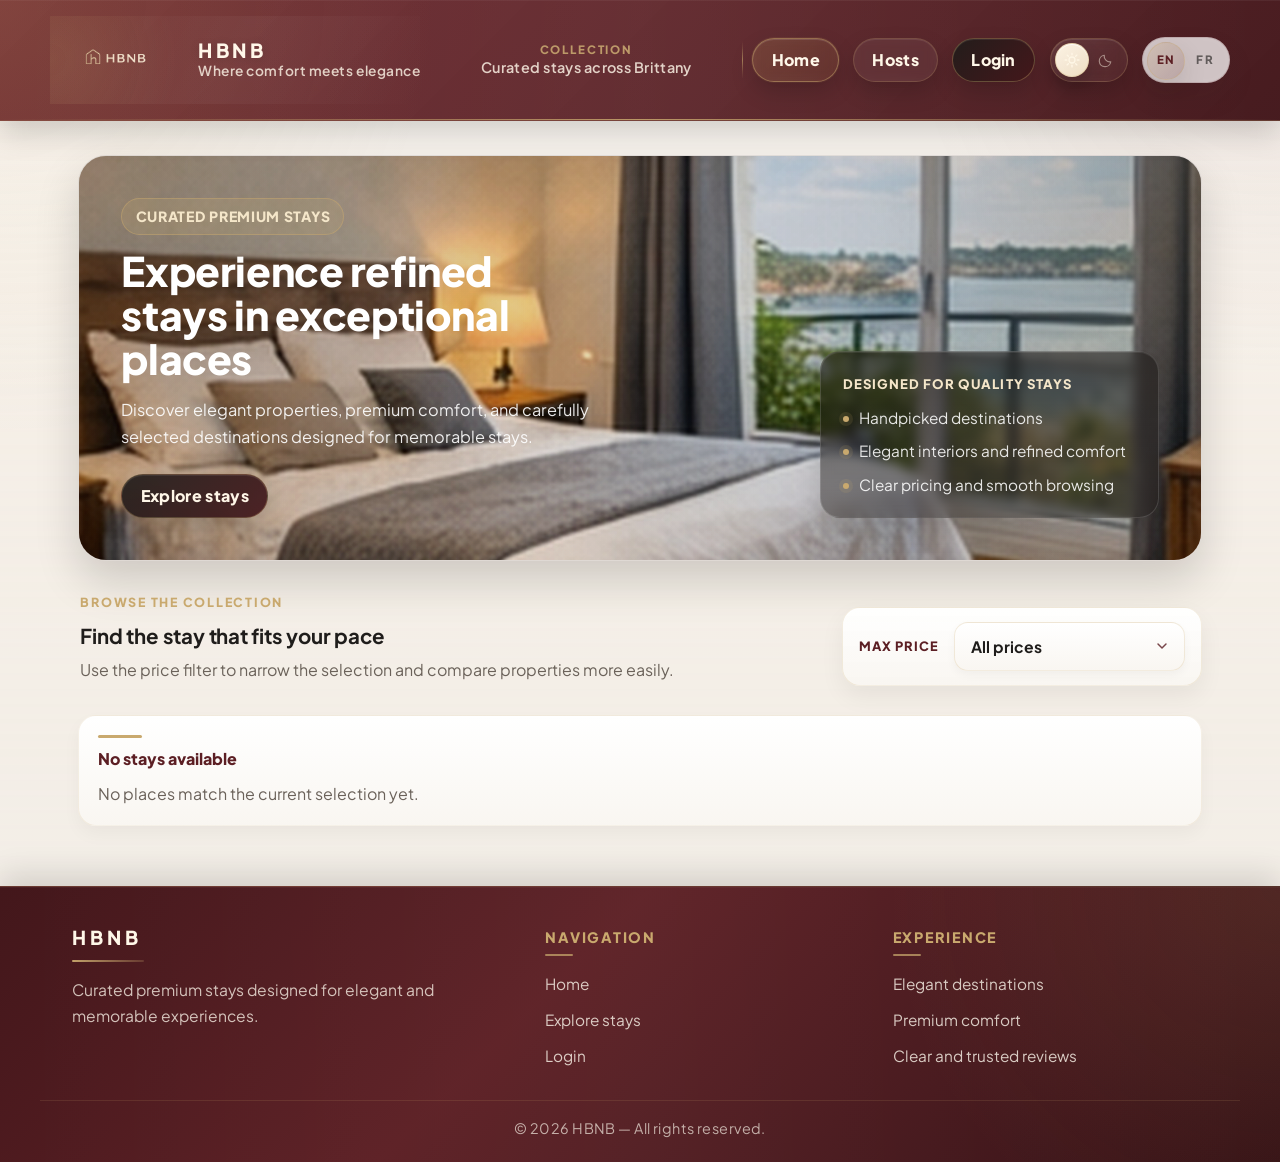
==== commit ac859f05: "feat: redo the structure of the project" ====
--- a/part4/add_review.html
+++ b/part4/add_review.html
@@ -11,7 +11,11 @@
       href="https://fonts.googleapis.com/css2?family=Plus+Jakarta+Sans:wght@400;500;600;700;800&display=swap"
       rel="stylesheet"
     />
-    <link rel="stylesheet" href="styles.css" />
+    <link rel="stylesheet" href="css/common.css" />
+    <link rel="stylesheet" href="css/hosts.css" />
+    <link rel="stylesheet" href="css/places.css" />
+    <link rel="stylesheet" href="css/reviews.css" />
+    <link rel="stylesheet" href="css/auth.css" />
   </head>
 
   <body data-page-title="titles.addReview">
@@ -267,6 +271,12 @@
       </div>
     </footer>
 
-    <script src="scripts.js"></script>
+    <script src="js/core.js"></script>
+    <script src="js/i18n.js"></script>
+    <script src="js/auth.js"></script>
+    <script src="js/hosts.js"></script>
+    <script src="js/reviews.js"></script>
+    <script src="js/places.js"></script>
+    <script src="js/main.js"></script>
   </body>
 </html>
--- a/part4/css/common.css
+++ b/part4/css/common.css
@@ -0,0 +1,2351 @@
+/* Shared layout, theme, toggles, accessibility, and common visual primitives. */
+
+/* Global reset and typography defaults shared by every page. */
+* {
+  box-sizing: border-box;
+  margin: 0;
+  padding: 0;
+  font-family:
+    "Plus Jakarta Sans", "Segoe UI", "SF Pro Text", "Helvetica Neue", Arial,
+    sans-serif;
+}
+
+:root {
+  /* Design tokens centralize colors, spacing, shadows, and motion values. */
+  --primary: #5c1f24;
+  --primary-dark: #43171b;
+  --accent: #c9a96e;
+
+  --background: #f5efe7;
+  --surface: #fcf8f2;
+  --surface-soft: #f8f1e8;
+
+  --text: #1f1d1b;
+  --text-muted: #6b625a;
+
+  --border: #e2d7c8;
+  --input-border: #d9cab8;
+  --border-soft: #e2d7c8;
+  --border-premium: rgba(201, 169, 110, 0.22);
+  --border-premium-strong: rgba(201, 169, 110, 0.34);
+
+  --radius-sm: 10px;
+  --radius-md: 14px;
+  --radius-lg: 18px;
+  --radius-xl: 22px;
+  --radius-2xl: 28px;
+  --radius-pill: 999px;
+
+  --space-1: 0.5rem;
+  --space-2: 0.75rem;
+  --space-3: 1rem;
+  --space-4: 1.5rem;
+  --space-5: 2rem;
+
+  --shadow-soft: 0 4px 14px rgba(0, 0, 0, 0.05);
+  --shadow: 0 8px 24px rgba(0, 0, 0, 0.08);
+  --shadow-md:
+    0 10px 24px rgba(0, 0, 0, 0.06), inset 0 1px 0 rgba(255, 255, 255, 0.7);
+  --shadow-lg:
+    0 16px 34px rgba(0, 0, 0, 0.07), inset 0 1px 0 rgba(255, 255, 255, 0.76);
+  --shadow-interactive:
+    0 14px 28px rgba(0, 0, 0, 0.22), inset 0 1px 0 rgba(255, 255, 255, 0.1);
+  --shadow-subtle:
+    inset 0 1px 0 rgba(255, 255, 255, 0.68), 0 8px 18px rgba(0, 0, 0, 0.04);
+
+  --transition-fast: 0.2s ease;
+  --transition-base: 0.25s ease;
+  --focus-ring: 0 0 0 4px rgba(201, 169, 110, 0.14);
+
+  --motion-fast: 180ms;
+  --motion-base: 280ms;
+  --motion-slow: 520ms;
+  --ease-premium: cubic-bezier(0.22, 1, 0.36, 1);
+}
+
+body {
+  /* The page uses layered gradients to keep the visual identity consistent. */
+  position: relative;
+  background: linear-gradient(
+    180deg,
+    #fbf8f3 0%,
+    var(--background) 38%,
+    #f3eee7 100%
+  );
+  color: var(--text);
+  min-height: 100vh;
+  display: flex;
+  flex-direction: column;
+  line-height: 1.6;
+}
+
+body::before {
+  content: "";
+  position: fixed;
+  inset: 0;
+  z-index: -2;
+  background:
+    linear-gradient(
+      180deg,
+      rgba(251, 248, 243, 0.68) 0%,
+      rgba(245, 239, 231, 0.54) 42%,
+      rgba(243, 238, 231, 0.68) 100%
+    ),
+    url("hbnb/images/backgrounds/site-bg.jpg") center / cover no-repeat;
+  filter: blur(2px) saturate(0.95);
+  transform: scale(1.02);
+}
+
+body::after {
+  content: "";
+  position: fixed;
+  inset: 0;
+  z-index: -1;
+  background:
+    radial-gradient(
+      circle at top left,
+      rgba(201, 169, 110, 0.1),
+      transparent 28%
+    ),
+    radial-gradient(
+      circle at top right,
+      rgba(92, 31, 36, 0.08),
+      transparent 24%
+    );
+  pointer-events: none;
+}
+
+header {
+  /* The sticky header keeps navigation and page context visible at all times. */
+  position: sticky;
+  top: 0;
+  z-index: 1000;
+  overflow: hidden;
+  padding: 0;
+  background: linear-gradient(
+    135deg,
+    rgba(107, 35, 41, 0.94) 0%,
+    rgba(92, 31, 36, 0.96) 42%,
+    rgba(67, 23, 27, 0.98) 100%
+  );
+  border-bottom: 1px solid rgba(201, 169, 110, 0.22);
+  box-shadow:
+    0 12px 28px rgba(0, 0, 0, 0.16),
+    inset 0 1px 0 rgba(255, 255, 255, 0.05);
+  backdrop-filter: blur(12px);
+  -webkit-backdrop-filter: blur(12px);
+}
+
+.header-context-text {
+  margin: 0;
+  color: rgba(255, 247, 232, 0.82);
+  font-size: 0.9rem;
+  font-weight: 600;
+  line-height: 1.25;
+  letter-spacing: 0.02em;
+}
+
+.header-context-kicker {
+  margin: 0;
+  color: rgba(201, 169, 110, 0.86);
+  font-size: 0.72rem;
+  font-weight: 800;
+  letter-spacing: 0.16em;
+  text-transform: uppercase;
+  line-height: 1;
+}
+
+.header-context {
+  justify-self: center;
+  min-width: 0;
+  max-width: 420px;
+  display: flex;
+  flex-direction: column;
+  align-items: center;
+  gap: 0.18rem;
+  text-align: center;
+}
+
+.header-inner {
+  width: min(1180px, calc(100% - 2rem));
+  margin: 0 auto;
+  min-height: 88px;
+  display: grid;
+  grid-template-columns: auto minmax(260px, 1fr) auto;
+  align-items: center;
+  gap: 1.4rem;
+  padding: 1rem 0;
+}
+
+header::before {
+  content: "";
+  position: absolute;
+  inset: 0;
+  background:
+    radial-gradient(
+      circle at top left,
+      rgba(201, 169, 110, 0.16),
+      transparent 34%
+    ),
+    linear-gradient(
+      90deg,
+      transparent 0%,
+      rgba(255, 255, 255, 0.04) 50%,
+      transparent 100%
+    );
+  pointer-events: none;
+}
+
+header::after {
+  content: "";
+  position: absolute;
+  left: 0;
+  right: 0;
+  bottom: 0;
+  height: 1px;
+  background: linear-gradient(
+    90deg,
+    transparent 0%,
+    rgba(201, 169, 110, 0.18) 12%,
+    rgba(201, 169, 110, 0.85) 50%,
+    rgba(201, 169, 110, 0.18) 88%,
+    transparent 100%
+  );
+  pointer-events: none;
+}
+
+.brand {
+  position: relative;
+  z-index: 1;
+  display: inline-flex;
+  align-items: center;
+  gap: 1rem;
+  min-width: 0;
+  text-decoration: none;
+  color: inherit;
+  transition:
+    transform var(--transition-fast),
+    opacity var(--transition-fast);
+}
+
+.brand:hover,
+.brand:focus-visible {
+  transform: translateY(-1px);
+  opacity: 1;
+  text-decoration: none;
+  border-color: rgba(201, 169, 110, 0.35);
+  box-shadow:
+    inset 0 1px 0 rgba(255, 255, 255, 0.08),
+    0 14px 28px rgba(0, 0, 0, 0.18);
+}
+
+.brand::before {
+  content: "";
+  position: absolute;
+  inset: 0;
+  background:
+    radial-gradient(
+      circle at left center,
+      rgba(201, 169, 110, 0.14),
+      transparent 34%
+    ),
+    linear-gradient(
+      120deg,
+      transparent 0%,
+      rgba(255, 255, 255, 0.04) 50%,
+      transparent 100%
+    );
+  pointer-events: none;
+}
+
+.brand:hover {
+  text-decoration: none;
+}
+
+.brand-copy {
+  display: flex;
+  flex-direction: column;
+  gap: 0.18rem;
+  min-width: 0;
+}
+
+.brand-name {
+  color: #fff7e8;
+  font-size: 1.22rem;
+  font-weight: 900;
+  letter-spacing: 0.18em;
+  text-transform: uppercase;
+  line-height: 1;
+  text-shadow: 0 1px 8px rgba(0, 0, 0, 0.18);
+}
+
+.brand-tagline {
+  color: rgba(255, 247, 232, 0.8);
+  font-size: 0.86rem;
+  font-weight: 600;
+  letter-spacing: 0.04em;
+  line-height: 1.2;
+}
+
+.logo {
+  display: block;
+  width: 132px;
+  max-width: 100%;
+  height: auto;
+  flex-shrink: 0;
+}
+
+nav {
+  position: relative;
+  z-index: 1;
+  display: flex;
+  align-items: center;
+  gap: 0.85rem;
+  margin-left: auto;
+  flex-shrink: 0;
+}
+
+nav::before {
+  content: "";
+  position: absolute;
+  left: -0.9rem;
+  top: 50%;
+  transform: translateY(-50%);
+  width: 1px;
+  height: 38px;
+  background: linear-gradient(
+    180deg,
+    transparent 0%,
+    rgba(201, 169, 110, 0.18) 18%,
+    rgba(201, 169, 110, 0.65) 50%,
+    rgba(201, 169, 110, 0.18) 82%,
+    transparent 100%
+  );
+  pointer-events: none;
+}
+
+nav a,
+.hero-button,
+.details-button,
+button {
+  /* Shared interactive controls keep navigation and actions visually consistent. */
+  display: inline-flex;
+  align-items: center;
+  justify-content: center;
+  gap: 0.45rem;
+  min-height: 44px;
+  padding: 0.78rem 1.15rem;
+  border: 1px solid rgba(201, 169, 110, 0.28);
+  border-radius: var(--radius-pill);
+  background: linear-gradient(
+    135deg,
+    rgba(31, 29, 27, 0.92),
+    rgba(67, 23, 27, 0.92)
+  );
+  color: #fff7e8;
+  text-decoration: none;
+  cursor: pointer;
+  font: inherit;
+  font-weight: 800;
+  line-height: 1;
+  letter-spacing: 0.02em;
+  appearance: none;
+  -webkit-appearance: none;
+  backdrop-filter: blur(6px);
+  box-shadow:
+    0 10px 22px rgba(0, 0, 0, 0.18),
+    inset 0 1px 0 rgba(255, 255, 255, 0.08);
+  transition:
+    transform var(--transition-fast),
+    box-shadow var(--transition-fast),
+    border-color var(--transition-fast),
+    opacity var(--transition-fast),
+    background-color var(--transition-fast),
+    color var(--transition-fast);
+  position: relative;
+  overflow: hidden;
+}
+
+nav a::after,
+.hero-button::after,
+.details-button::after,
+button::after {
+  content: "";
+  position: absolute;
+  inset: 0;
+  transform: translateX(-120%);
+  background: linear-gradient(
+    110deg,
+    transparent 0%,
+    rgba(255, 255, 255, 0.08) 45%,
+    rgba(255, 255, 255, 0.18) 50%,
+    rgba(255, 255, 255, 0.08) 55%,
+    transparent 100%
+  );
+  pointer-events: none;
+}
+
+nav a:hover::after,
+nav a:focus-visible::after,
+.hero-button:hover::after,
+.hero-button:focus-visible::after,
+.details-button:hover::after,
+.details-button:focus-visible::after,
+button:hover::after,
+button:focus-visible::after {
+  animation: buttonSheen 0.85s var(--ease-premium);
+}
+
+nav a:hover,
+nav a:focus-visible,
+.hero-button:hover,
+.hero-button:focus-visible,
+.details-button:hover,
+.details-button:focus-visible,
+button:hover,
+button:focus-visible {
+  color: #fff7e8;
+  transform: translateY(-2px);
+  border-color: rgba(201, 169, 110, 0.48);
+  box-shadow: var(--shadow-interactive);
+}
+
+nav a:hover::before,
+nav a:focus-visible::before {
+  transform: translateX(120%);
+}
+
+nav a {
+  position: relative;
+  isolation: isolate;
+  overflow: hidden;
+  background: rgba(255, 255, 255, 0.08);
+  border-color: rgba(201, 169, 110, 0.22);
+}
+
+nav a::before {
+  content: "";
+  position: absolute;
+  inset: 0;
+  z-index: -1;
+  background: linear-gradient(
+    120deg,
+    transparent 0%,
+    rgba(255, 255, 255, 0.04) 35%,
+    rgba(255, 255, 255, 0.12) 50%,
+    rgba(255, 255, 255, 0.04) 65%,
+    transparent 100%
+  );
+  transform: translateX(-120%);
+  transition: transform 0.65s ease;
+  pointer-events: none;
+}
+
+nav a[aria-current="page"] {
+  background: linear-gradient(
+    135deg,
+    rgba(201, 169, 110, 0.22),
+    rgba(201, 169, 110, 0.12)
+  );
+  border-color: rgba(201, 169, 110, 0.48);
+  color: #fff8ea;
+  box-shadow:
+    0 10px 22px rgba(0, 0, 0, 0.18),
+    inset 0 1px 0 rgba(255, 255, 255, 0.12),
+    0 0 0 1px rgba(201, 169, 110, 0.1);
+}
+
+.login-button {
+  background: linear-gradient(
+    135deg,
+    rgba(31, 29, 27, 0.92),
+    rgba(67, 23, 27, 0.92)
+  );
+  border-color: rgba(201, 169, 110, 0.36);
+}
+
+.hero-button,
+.details-button {
+  width: fit-content;
+}
+
+.details-button {
+  margin: 0;
+}
+
+button[disabled] {
+  opacity: 0.6;
+  cursor: not-allowed;
+  pointer-events: none;
+}
+
+main {
+  flex: 1;
+  width: 100%;
+  max-width: 1180px;
+  margin: 0 auto;
+  padding: 2.1rem 1.75rem 3.75rem;
+}
+
+.home-main {
+  /* Vertical page flow for landing and directory screens. */
+  display: flex;
+  flex-direction: column;
+  gap: 1.5rem;
+}
+
+.site-footer {
+  /* Shared footer shell reused across all public pages. */
+  position: relative;
+  margin-top: auto;
+  padding: 0;
+  color: #f8f1e6;
+  background: linear-gradient(135deg, #43171b 0%, #5c1f24 42%, #341115 100%);
+  border-top: 1px solid rgba(201, 169, 110, 0.22);
+  box-shadow:
+    0 -10px 30px rgba(0, 0, 0, 0.14),
+    inset 0 1px 0 rgba(255, 255, 255, 0.03);
+  overflow: hidden;
+}
+
+.footer-top {
+  position: relative;
+  z-index: 1;
+  max-width: 1200px;
+  margin: 0 auto;
+  padding: 2.6rem 2rem 2rem;
+  display: grid;
+  grid-template-columns: 1.4fr 1fr 1fr;
+  gap: 2rem;
+  align-items: start;
+}
+
+.site-footer::before {
+  content: "";
+  position: absolute;
+  inset: 0;
+  background:
+    radial-gradient(
+      circle at top right,
+      rgba(201, 169, 110, 0.12),
+      transparent 30%
+    ),
+    linear-gradient(
+      90deg,
+      transparent 0%,
+      rgba(255, 255, 255, 0.03) 50%,
+      transparent 100%
+    );
+  pointer-events: none;
+}
+
+.footer-brand {
+  display: flex;
+  flex-direction: column;
+  gap: 0.9rem;
+  max-width: 420px;
+}
+
+.footer-brand-name {
+  display: inline-block;
+  color: #fff7e8;
+  font-size: 1.2rem;
+  font-weight: 900;
+  letter-spacing: 0.2em;
+  text-transform: uppercase;
+  line-height: 1;
+  position: relative;
+}
+
+.footer-brand-name::after {
+  content: "";
+  display: block;
+  width: 72px;
+  height: 2px;
+  margin-top: 0.8rem;
+  border-radius: 999px;
+  background: linear-gradient(
+    90deg,
+    rgba(201, 169, 110, 0.95) 0%,
+    rgba(201, 169, 110, 0.22) 100%
+  );
+}
+
+.footer-column {
+  display: flex;
+  flex-direction: column;
+  gap: 0.7rem;
+}
+
+.footer-column h2 {
+  position: relative;
+  width: fit-content;
+  margin: 0 0 0.35rem;
+  color: #c9a96e;
+  font-size: 0.9rem;
+  font-weight: 800;
+  letter-spacing: 0.12em;
+  text-transform: uppercase;
+}
+
+.footer-column h2::after {
+  content: "";
+  display: block;
+  width: 28px;
+  height: 2px;
+  margin-top: 0.45rem;
+  border-radius: 999px;
+  background: rgba(201, 169, 110, 0.72);
+}
+
+.footer-brand-text {
+  color: rgba(248, 241, 230, 0.78);
+  font-size: 0.98rem;
+  line-height: 1.7;
+}
+
+.footer-column p,
+.footer-column a {
+  margin: 0;
+  color: rgba(248, 241, 230, 0.82);
+  font-size: 0.96rem;
+  line-height: 1.6;
+  text-decoration: none;
+  transition:
+    color var(--transition-fast),
+    transform var(--transition-fast),
+    opacity var(--transition-fast);
+}
+
+.footer-column a:hover,
+.footer-column a:focus-visible {
+  color: #fff7e8;
+  transform: translateX(4px);
+  opacity: 1;
+}
+
+.footer-bottom {
+  position: relative;
+  z-index: 1;
+  max-width: 1200px;
+  margin: 0 auto;
+  padding: 1rem 2rem 1.35rem;
+  border-top: 1px solid rgba(201, 169, 110, 0.14);
+}
+
+.footer-bottom p {
+  margin: 0;
+  color: rgba(248, 241, 230, 0.68);
+  font-size: 0.9rem;
+  text-align: center;
+  letter-spacing: 0.03em;
+}
+
+
+/* Typography */
+h1 {
+  font-size: 2.15rem;
+  margin-bottom: 1.1rem;
+  color: var(--text);
+  letter-spacing: -0.01em;
+  line-height: 1.15;
+  font-weight: 800;
+}
+
+h2 {
+  font-size: 1.28rem;
+  margin-bottom: 0.85rem;
+  color: var(--text);
+  letter-spacing: -0.01em;
+  line-height: 1.25;
+  font-weight: 700;
+}
+
+p {
+  color: var(--text-muted);
+}
+
+.hero {
+  /* Large visual hero combining editorial copy and immersive media. */
+  position: relative;
+  isolation: isolate;
+  display: grid;
+  grid-template-columns: minmax(0, 1.8fr) minmax(260px, 0.9fr);
+  gap: 1.35rem;
+  align-items: stretch;
+  min-height: 395px;
+  border-radius: 28px;
+  overflow: hidden;
+  margin-bottom: 0;
+  padding: 2.65rem;
+  background: rgba(17, 15, 14, 0.12);
+  border: 1px solid rgba(255, 255, 255, 0.16);
+  box-shadow:
+    0 20px 44px rgba(0, 0, 0, 0.16),
+    inset 0 1px 0 rgba(255, 255, 255, 0.08);
+}
+
+.hero-media {
+  position: absolute;
+  inset: 0;
+  z-index: 0;
+}
+
+.hero-media-layer {
+  position: absolute;
+  inset: 0;
+  background-image: var(
+    --hero-image,
+    url("hbnb/images/places/chambord-suite-1.jpg")
+  );
+  background-position: var(--hero-position, center center);
+  background-repeat: no-repeat;
+  background-size: cover;
+  opacity: 0;
+  transform: scale(1.015);
+  filter: saturate(1.02) contrast(1.02);
+  transition:
+    opacity 1000ms var(--ease-premium),
+    transform 1600ms var(--ease-premium);
+}
+
+.hero-media-layer.is-active {
+  opacity: 1;
+  animation: heroSlowZoom 5000ms linear forwards;
+}
+
+.hero--hosts {
+  grid-template-columns: 1fr;
+  min-height: 395px;
+}
+
+.hero--hosts .hero-content {
+  max-width: 760px;
+}
+
+.hero::before {
+  content: "";
+  position: absolute;
+  inset: 0;
+  z-index: 1;
+  background:
+    radial-gradient(
+      circle at top right,
+      rgba(201, 169, 110, 0.2),
+      transparent 28%
+    ),
+    linear-gradient(135deg, rgba(17, 15, 14, 0.1), rgba(17, 15, 14, 0.04));
+  pointer-events: none;
+}
+
+.hero::after {
+  content: "";
+  position: absolute;
+  inset: 0;
+  z-index: 1;
+  background: linear-gradient(
+    90deg,
+    rgba(24, 20, 18, 0.18) 0%,
+    rgba(24, 20, 18, 0.04) 40%,
+    rgba(24, 20, 18, 0.24) 100%
+  );
+  pointer-events: none;
+}
+
+.hero-content,
+.hero-panel {
+  position: relative;
+  z-index: 2;
+}
+
+.hero-content {
+  display: flex;
+  flex-direction: column;
+  justify-content: flex-end;
+  max-width: 590px;
+  color: #ffffff;
+}
+
+.hero-kicker {
+  display: inline-flex;
+  align-items: center;
+  width: fit-content;
+  margin-bottom: 0.85rem;
+  padding: 0.38rem 0.82rem;
+  border-radius: 999px;
+  background-color: rgba(201, 169, 110, 0.18);
+  border: 1px solid rgba(201, 169, 110, 0.45);
+  color: #f4e6c9;
+  font-size: 0.88rem;
+  font-weight: 800;
+  letter-spacing: 0.05em;
+  text-transform: uppercase;
+}
+
+.hero h1 {
+  color: #ffffff;
+  font-size: 2.55rem;
+  line-height: 1.08;
+  margin-bottom: 1rem;
+  max-width: 13.5ch;
+}
+
+.hero-text {
+  max-width: 530px;
+  margin-bottom: 1.45rem;
+  color: rgba(255, 255, 255, 0.9);
+  font-size: 1.02rem;
+  line-height: 1.65;
+}
+
+.hero-actions {
+  display: flex;
+  align-items: center;
+  gap: 0.85rem;
+  flex-wrap: wrap;
+}
+
+.hero-panel {
+  align-self: end;
+  padding: 1.3rem 1.35rem;
+  border-radius: 20px;
+  background: linear-gradient(
+    180deg,
+    rgba(28, 24, 22, 0.58),
+    rgba(28, 24, 22, 0.42)
+  );
+  border: 1px solid rgba(255, 255, 255, 0.14);
+  box-shadow:
+    0 12px 26px rgba(0, 0, 0, 0.14),
+    inset 0 1px 0 rgba(255, 255, 255, 0.08);
+  backdrop-filter: blur(6px);
+}
+
+.hero-panel-label {
+  margin-bottom: 0.8rem;
+  color: #f4e6c9;
+  font-size: 0.82rem;
+  font-weight: 800;
+  letter-spacing: 0.08em;
+  text-transform: uppercase;
+}
+
+.hero-panel-list {
+  list-style: none;
+  display: grid;
+  gap: 0.7rem;
+  padding: 0;
+  margin: 0;
+}
+
+.hero-panel-list li {
+  position: relative;
+  padding-left: 1rem;
+  color: rgba(255, 255, 255, 0.88);
+  font-size: 0.96rem;
+  line-height: 1.45;
+}
+
+.hero-panel-list li::before {
+  content: "";
+  position: absolute;
+  top: 0.55rem;
+  left: 0;
+  width: 6px;
+  height: 6px;
+  border-radius: 999px;
+  background: var(--accent);
+  box-shadow: 0 0 0 4px rgba(201, 169, 110, 0.12);
+}
+
+/* Filter block */
+.catalog-intro {
+  display: grid;
+  grid-template-columns: minmax(0, 1.2fr) minmax(280px, 0.85fr);
+  gap: 1.2rem;
+  align-items: end;
+}
+
+.catalog-intro-copy {
+  padding: 0.2rem 0.15rem;
+}
+
+.section-kicker {
+  display: inline-flex;
+  align-items: center;
+  margin-bottom: 0.55rem;
+  color: var(--primary);
+  font-size: 0.82rem;
+  font-weight: 800;
+  letter-spacing: 0.08em;
+  text-transform: uppercase;
+}
+
+.catalog-intro-copy h2 {
+  margin-bottom: 0.45rem;
+}
+
+.catalog-intro-copy p:last-child {
+  max-width: 58ch;
+  color: var(--text-muted);
+}
+
+#filter {
+  /* Catalog control area that hosts the price filtering UI. */
+  display: flex;
+  justify-content: flex-end;
+  align-items: center;
+  margin: 0;
+}
+
+.filter-compact {
+  width: min(100%, 360px);
+  display: grid;
+  grid-template-columns: auto minmax(0, 1fr);
+  align-items: center;
+  gap: 0.95rem;
+  padding: 0.9rem 1rem;
+  border-radius: 18px;
+  background: linear-gradient(
+    180deg,
+    rgba(255, 255, 255, 0.96),
+    rgba(249, 246, 241, 0.98)
+  );
+  border: 1px solid rgba(201, 169, 110, 0.2);
+  box-shadow:
+    0 10px 24px rgba(0, 0, 0, 0.06),
+    inset 0 1px 0 rgba(255, 255, 255, 0.72);
+  backdrop-filter: blur(3px);
+  transition:
+    border-color 0.25s ease,
+    box-shadow 0.25s ease,
+    transform 0.25s ease;
+}
+
+.filter-compact:hover {
+  border-color: rgba(201, 169, 110, 0.3);
+  box-shadow:
+    0 16px 30px rgba(0, 0, 0, 0.08),
+    inset 0 1px 0 rgba(255, 255, 255, 0.76);
+  transform: translateY(-1px);
+}
+
+.filter-compact-label {
+  margin: 0;
+  color: var(--primary);
+  font-size: 0.8rem;
+  font-weight: 800;
+  letter-spacing: 0.08em;
+  text-transform: uppercase;
+  white-space: nowrap;
+  line-height: 1;
+}
+
+.filter-select-shell {
+  position: relative;
+  min-width: 0;
+}
+
+#price-filter {
+  width: 100%;
+  min-width: 0;
+  min-height: 46px;
+  padding: 0.85rem 2.8rem 0.85rem 1rem;
+  border: 1px solid rgba(201, 169, 110, 0.22);
+  border-radius: 14px;
+  background: linear-gradient(
+    180deg,
+    rgba(255, 255, 255, 0.98),
+    rgba(249, 246, 241, 0.98)
+  );
+  color: var(--text);
+  font-size: 0.98rem;
+  font-weight: 700;
+  font-family: inherit;
+  appearance: none;
+  -webkit-appearance: none;
+  -moz-appearance: none;
+  cursor: pointer;
+  box-shadow:
+    inset 0 1px 0 rgba(255, 255, 255, 0.72),
+    0 4px 10px rgba(0, 0, 0, 0.04);
+  transition:
+    border-color 0.2s ease,
+    box-shadow 0.2s ease,
+    background-color 0.2s ease,
+    transform 0.2s ease;
+}
+
+#price-filter:hover {
+  border-color: rgba(201, 169, 110, 0.34);
+}
+
+#price-filter:focus-visible {
+  outline: none;
+  border-color: rgba(201, 169, 110, 0.42);
+  box-shadow:
+    var(--focus-ring),
+    inset 0 1px 0 rgba(255, 255, 255, 0.76);
+}
+
+.filter-select-icon {
+  position: absolute;
+  top: 50%;
+  right: 0.95rem;
+  transform: translateY(-50%);
+  display: inline-flex;
+  align-items: center;
+  justify-content: center;
+  pointer-events: none;
+  color: var(--primary);
+  opacity: 0.82;
+}
+
+.filter-select-icon svg {
+  display: block;
+  width: 16px;
+  height: 16px;
+  fill: none;
+  stroke: currentColor;
+  stroke-width: 2.2;
+  stroke-linecap: round;
+  stroke-linejoin: round;
+}
+
+
+@keyframes buttonSpin {
+  to {
+    transform: rotate(360deg);
+  }
+}
+
+@keyframes heroSlowZoom {
+  from {
+    transform: scale(1.015);
+  }
+  to {
+    transform: scale(1.045);
+  }
+}
+
+/* Focus accessibility */
+.details-button:focus-visible,
+button:focus-visible,
+nav a:focus-visible,
+#price-filter:focus-visible,
+#login-form input:focus-visible,
+.review-form textarea:focus-visible,
+.review-form select:focus-visible {
+  outline: 2px solid var(--accent);
+  outline-offset: 2px;
+}
+
+.reveal {
+  opacity: 0;
+  transform: translateY(26px);
+  transition:
+    opacity var(--motion-slow) var(--ease-premium),
+    transform var(--motion-slow) var(--ease-premium);
+  will-change: opacity, transform;
+}
+
+.reveal.is-visible {
+  opacity: 1;
+  transform: translateY(0);
+}
+
+.reveal--left {
+  transform: translateX(-28px);
+}
+
+.reveal--left.is-visible {
+  transform: translateX(0);
+}
+
+.reveal--right {
+  transform: translateX(28px);
+}
+
+.reveal--right.is-visible {
+  transform: translateX(0);
+}
+
+.reveal--soft {
+  transform: translateY(16px) scale(0.985);
+}
+
+.reveal--soft.is-visible {
+  transform: translateY(0) scale(1);
+}
+
+@keyframes buttonSheen {
+  from {
+    transform: translateX(-120%);
+  }
+
+  to {
+    transform: translateX(120%);
+  }
+}
+
+/* DUNNO LOL */
+@media (max-width: 1100px) {
+  .header-inner {
+    grid-template-columns: 1fr auto;
+    grid-template-areas:
+      "brand actions"
+      "context context";
+    gap: 0.9rem 1rem;
+  }
+
+  .brand {
+    grid-area: brand;
+  }
+
+  .header-actions {
+    grid-area: actions;
+  }
+
+  .header-context {
+    grid-area: context;
+    max-width: none;
+    padding-top: 0.1rem;
+  }
+}
+
+@media (max-width: 768px) {
+  .header-inner {
+    width: min(100% - 1rem, 1180px);
+    grid-template-columns: 1fr;
+    grid-template-areas:
+      "brand"
+      "actions";
+    gap: 0.85rem;
+    padding: 0.9rem 0;
+  }
+
+  .header-context {
+    display: none;
+  }
+
+  .brand {
+    width: 100%;
+  }
+
+  .header-actions {
+    width: 100%;
+    justify-self: stretch;
+  }
+}
+
+/* Tablet */
+@media (max-width: 1024px) and (min-width: 769px) {
+  .logo {
+    width: 112px;
+  }
+
+  header {
+    padding: 1rem 1.4rem;
+    gap: 1rem;
+  }
+
+  .brand {
+    gap: 0.85rem;
+  }
+
+  .brand-name {
+    font-size: 1.05rem;
+    letter-spacing: 0.12em;
+  }
+
+  .brand-tagline {
+    font-size: 0.8rem;
+  }
+
+  nav {
+    gap: 0.85rem;
+  }
+
+  main {
+    padding: 1.9rem 1.25rem 2.75rem;
+  }
+
+  .home-main {
+    gap: 1.3rem;
+  }
+
+  .hero {
+    grid-template-columns: minmax(0, 1.45fr) minmax(220px, 0.8fr);
+    min-height: 360px;
+    padding: 2.15rem 1.9rem;
+    gap: 1rem;
+  }
+
+  .hero-content {
+    max-width: 500px;
+  }
+
+  .hero-small {
+    min-height: 360px;
+    padding: 2.15rem 1.9rem;
+  }
+
+  .hosts-preview {
+    margin-top: 1.35rem;
+  }
+
+  .hero h1 {
+    font-size: 2.1rem;
+  }
+
+  .hero-panel {
+    padding: 1.1rem 1.15rem;
+  }
+
+  .catalog-intro {
+    grid-template-columns: 1fr;
+    align-items: stretch;
+  }
+
+  #filter {
+    justify-content: flex-start;
+  }
+
+  .filter-compact {
+    width: min(100%, 420px);
+  }
+
+  .place-gallery {
+    grid-template-columns: 1.6fr 1fr;
+    grid-auto-rows: 210px;
+  }
+
+  .place-details h1 {
+    font-size: 2.2rem;
+  }
+
+  .place-heading-top {
+    grid-template-columns: 1fr;
+    gap: 0.85rem;
+  }
+
+  .place-heading-side {
+    justify-content: flex-start;
+  }
+
+  .place-layout {
+    grid-template-columns: 1fr;
+  }
+
+  .place-sidebar {
+    position: static;
+  }
+
+  .add-review {
+    position: static;
+  }
+
+  .review-container {
+    grid-template-columns: 1fr;
+  }
+
+  .review-modal-dialog {
+    width: min(620px, calc(100vw - 1.5rem));
+    margin-top: 4vh;
+  }
+
+  .auth-page {
+    grid-template-columns: 1fr;
+  }
+
+  .auth-page-intro h1 {
+    max-width: none;
+  }
+
+  .host-card-avatar,
+  .host-card-image {
+    height: 220px;
+  }
+}
+
+/* Mobile */
+@media (max-width: 768px) {
+  .logo {
+    width: 98px;
+  }
+
+  header {
+    padding: 1rem;
+    flex-direction: column;
+    align-items: stretch;
+    gap: 1rem;
+  }
+
+  .brand {
+    justify-content: center;
+    text-align: left;
+  }
+
+  .brand-copy {
+    gap: 0.15rem;
+  }
+
+  .brand-name {
+    font-size: 1rem;
+    letter-spacing: 0.11em;
+  }
+
+  .brand-tagline {
+    font-size: 0.78rem;
+  }
+
+  nav {
+    gap: 0.85rem;
+    flex-wrap: wrap;
+    justify-content: center;
+    width: 100%;
+    margin-left: 0;
+  }
+
+  main {
+    padding: 1.2rem 1rem 2rem;
+  }
+
+  .home-main {
+    gap: 1.1rem;
+  }
+
+  .hero-content {
+    max-width: none;
+  }
+
+  .hero-small {
+    min-height: 340px;
+    padding: 2.4rem 1.25rem 1.6rem;
+  }
+
+  .hosts-preview {
+    margin-top: 1.1rem;
+  }
+
+  .hero-panel {
+    align-self: stretch;
+    padding: 1rem 1.05rem;
+    border-radius: 16px;
+  }
+
+  .catalog-intro {
+    grid-template-columns: 1fr;
+    gap: 0.9rem;
+  }
+
+  #filter {
+    justify-content: stretch;
+  }
+
+  .filter-compact {
+    width: 100%;
+    grid-template-columns: 1fr;
+    gap: 0.65rem;
+    align-items: stretch;
+  }
+
+  .filter-compact-label {
+    white-space: normal;
+  }
+
+  #price-filter {
+    width: 100%;
+    min-width: 100%;
+  }
+
+  .review-container {
+    padding-left: 0;
+    padding-right: 0;
+  }
+
+  .review-modal-dialog {
+    width: calc(100vw - 1rem);
+    padding: 1.1rem;
+  }
+
+  .review-modal-actions,
+  .add-review-actions,
+  .review-card-actions {
+    flex-direction: column;
+  }
+
+  #login-form {
+    padding-left: 1.1rem;
+    padding-right: 1.1rem;
+  }
+
+  .hero {
+    grid-template-columns: 1fr;
+    min-height: 340px;
+    padding: 2.4rem 1.25rem 1.6rem;
+    gap: 1rem;
+    align-items: flex-end;
+    border-radius: 20px;
+  }
+
+  .hero h1 {
+    font-size: 1.95rem;
+    line-height: 1.1;
+    max-width: none;
+  }
+
+  .hero-text {
+    font-size: 1rem;
+    margin-bottom: 1.2rem;
+    max-width: 34ch;
+  }
+
+  .place-details h1 {
+    font-size: 1.95rem;
+    margin-bottom: 1.1rem;
+  }
+
+  .place-heading-top {
+    grid-template-columns: 1fr;
+    gap: 0.8rem;
+  }
+
+  .place-heading-side {
+    justify-content: flex-start;
+  }
+
+  .place-price-badge {
+    width: fit-content;
+  }
+
+  .place-info,
+  .reviews-section {
+    padding: 1.1rem;
+  }
+
+  #places-list {
+    grid-template-columns: 1fr;
+  }
+
+  .place-card-image,
+  .place-card-placeholder {
+    height: 210px;
+  }
+
+  .place-card-body {
+    padding: 0;
+  }
+
+  .place-layout,
+  .place-info-grid,
+  .review-container {
+    grid-template-columns: 1fr;
+  }
+
+  .place-sidebar {
+    position: static;
+  }
+
+  .place-gallery {
+    grid-template-columns: 1fr;
+    grid-auto-rows: 220px;
+  }
+
+  .amenities-grid {
+    grid-template-columns: repeat(2, minmax(0, 1fr));
+  }
+
+  .amenity-card {
+    min-height: 100px;
+  }
+
+  .place-gallery-trigger:first-child,
+  .place-gallery-placeholder:first-child {
+    grid-row: span 1;
+  }
+
+  .place-image-lightbox {
+    padding: 1rem;
+  }
+
+  .place-image-lightbox-dialog {
+    width: 100%;
+    grid-template-columns: 1fr;
+    gap: 0.85rem;
+  }
+
+  .place-image-lightbox-figure {
+    order: 1;
+  }
+
+  .place-image-lightbox-nav {
+    width: 48px;
+    height: 48px;
+    min-height: 48px;
+    font-size: 1.8rem;
+  }
+
+  .place-image-lightbox-nav--prev,
+  .place-image-lightbox-nav--next {
+    justify-self: center;
+  }
+
+  .place-image-lightbox-nav--prev {
+    order: 2;
+  }
+
+  .place-image-lightbox-nav--next {
+    order: 3;
+  }
+
+  .place-image-lightbox-close {
+    top: 0.5rem;
+    right: 0.5rem;
+  }
+
+  .place-image-lightbox-image {
+    max-height: 72vh;
+  }
+
+  .place-details {
+    padding: 1.2rem;
+  }
+
+  .add-review,
+  .reviews-section,
+  .review-form,
+  .place-summary {
+    padding: 1.1rem;
+  }
+
+  .place-meta {
+    gap: 0.6rem;
+  }
+
+  .place-meta-item {
+    width: 100%;
+    justify-content: flex-start;
+  }
+
+  .add-review {
+    position: static;
+  }
+
+  .auth-page {
+    grid-template-columns: 1fr;
+    gap: 1rem;
+  }
+
+  .auth-page-intro h1 {
+    max-width: none;
+    font-size: 1.95rem;
+  }
+
+  .auth-page-card {
+    padding: 1.1rem;
+  }
+
+  .host-card-avatar,
+  .host-card-image {
+    height: 210px;
+  }
+
+  .host-card-tags {
+    gap: 0.5rem;
+  }
+
+  .host-card-tags span {
+    width: 100%;
+    justify-content: flex-start;
+  }
+}
+
+@media (prefers-reduced-motion: reduce) {
+  /* Motion is minimized here to respect reduced-motion accessibility settings. */
+  *,
+  *::before,
+  *::after {
+    animation-duration: 0.01ms !important;
+    animation-iteration-count: 1 !important;
+    transition-duration: 0.01ms !important;
+    scroll-behavior: auto !important;
+  }
+
+  .reveal,
+  .reveal--left,
+  .reveal--right,
+  .reveal--soft {
+    opacity: 1 !important;
+    transform: none !important;
+  }
+}
+
+html {
+  color-scheme: light;
+}
+
+.header-actions {
+  position: relative;
+  z-index: 1;
+  display: flex;
+  align-items: center;
+  gap: 0.9rem;
+  margin-left: 0;
+  justify-self: end;
+  flex-shrink: 0;
+}
+
+.header-actions nav {
+  margin-left: 0;
+}
+
+.header-actions nav::before {
+  left: -0.65rem;
+}
+
+.theme-toggle {
+  /* Theme switch shared across pages to move between light and dark modes. */
+  position: relative;
+  z-index: 1;
+  display: inline-flex;
+  align-items: center;
+  justify-content: center;
+  cursor: pointer;
+  user-select: none;
+  -webkit-tap-highlight-color: transparent;
+}
+
+.theme-toggle-input {
+  position: absolute;
+  opacity: 0;
+  pointer-events: none;
+}
+
+.theme-toggle-track {
+  position: relative;
+  display: block;
+  width: 78px;
+  min-width: 78px;
+  height: 44px;
+  padding: 0 4px;
+  border-radius: 999px;
+  background: linear-gradient(
+    135deg,
+    rgba(255, 255, 255, 0.12),
+    rgba(255, 255, 255, 0.05)
+  );
+  border: 1px solid rgba(201, 169, 110, 0.24);
+  box-shadow:
+    0 10px 22px rgba(0, 0, 0, 0.18),
+    inset 0 1px 0 rgba(255, 255, 255, 0.1);
+  backdrop-filter: blur(6px);
+  transition:
+    border-color var(--transition-fast),
+    box-shadow var(--transition-fast),
+    background var(--transition-fast),
+    transform var(--transition-fast);
+}
+
+.theme-toggle-icon {
+  position: absolute;
+  top: 50%;
+  z-index: 1;
+  display: inline-flex;
+  align-items: center;
+  justify-content: center;
+  width: 18px;
+  height: 18px;
+  transform: translateY(-50%);
+  color: rgba(255, 247, 232, 0.9);
+  transition:
+    opacity var(--transition-fast),
+    transform var(--transition-fast),
+    color var(--transition-fast);
+}
+
+.theme-toggle-icon--sun {
+  left: 12px;
+}
+
+.theme-toggle-icon--moon {
+  right: 12px;
+}
+
+.theme-toggle-icon svg {
+  display: block;
+  width: 18px;
+  height: 18px;
+  overflow: visible;
+}
+
+.theme-toggle-thumb {
+  position: absolute;
+  top: 4px;
+  left: 4px;
+  width: 34px;
+  height: 34px;
+  border-radius: 999px;
+  background: linear-gradient(
+    145deg,
+    rgba(255, 248, 233, 0.98),
+    rgba(245, 230, 203, 0.96)
+  );
+  border: 1px solid rgba(201, 169, 110, 0.34);
+  box-shadow:
+    0 10px 18px rgba(0, 0, 0, 0.18),
+    inset 0 1px 0 rgba(255, 255, 255, 0.82);
+  transition:
+    transform var(--transition-fast),
+    background var(--transition-fast),
+    border-color var(--transition-fast),
+    box-shadow var(--transition-fast);
+}
+
+.theme-toggle:hover .theme-toggle-track,
+.theme-toggle-input:focus-visible + .theme-toggle-track {
+  border-color: rgba(201, 169, 110, 0.44);
+  box-shadow: var(--shadow-interactive);
+}
+
+.theme-toggle-input:focus-visible + .theme-toggle-track {
+  outline: 2px solid var(--accent);
+  outline-offset: 3px;
+}
+
+.theme-toggle-input:checked + .theme-toggle-track .theme-toggle-thumb {
+  transform: translateX(34px);
+}
+
+.theme-toggle-input:checked + .theme-toggle-track .theme-toggle-icon--sun,
+.theme-toggle-input:not(:checked)
+  + .theme-toggle-track
+  .theme-toggle-icon--moon {
+  opacity: 0.52;
+  transform: translateY(-50%) scale(0.88);
+}
+
+html[data-theme="dark"] {
+  color-scheme: dark;
+  --primary: #e4c58a;
+  --primary-dark: #c6a76d;
+  --accent: #d8b97c;
+  --background: #110f13;
+  --surface: #18141a;
+  --surface-soft: #211b23;
+  --text: #f4ede2;
+  --text-muted: #c5b8a8;
+  --border: #3f353f;
+  --input-border: #4d4150;
+  --border-soft: rgba(216, 185, 124, 0.16);
+  --border-premium: rgba(216, 185, 124, 0.22);
+  --border-premium-strong: rgba(216, 185, 124, 0.36);
+  --shadow-soft: 0 14px 28px rgba(0, 0, 0, 0.34);
+  --shadow: 0 18px 36px rgba(0, 0, 0, 0.42);
+  --shadow-md:
+    0 18px 32px rgba(0, 0, 0, 0.4), inset 0 1px 0 rgba(255, 255, 255, 0.04);
+  --shadow-lg:
+    0 24px 40px rgba(0, 0, 0, 0.44), inset 0 1px 0 rgba(255, 255, 255, 0.04);
+  --shadow-interactive:
+    0 22px 38px rgba(0, 0, 0, 0.48), inset 0 1px 0 rgba(255, 255, 255, 0.06);
+  --shadow-subtle:
+    inset 0 1px 0 rgba(255, 255, 255, 0.04), 0 12px 24px rgba(0, 0, 0, 0.3);
+  --focus-ring: 0 0 0 4px rgba(216, 185, 124, 0.18);
+}
+
+html[data-theme="dark"] body {
+  background: linear-gradient(180deg, #0f0d11 0%, #151117 40%, #1a141b 100%);
+}
+
+html[data-theme="dark"] body::before {
+  background:
+    linear-gradient(
+      180deg,
+      rgba(8, 8, 11, 0.82) 0%,
+      rgba(12, 10, 14, 0.74) 44%,
+      rgba(16, 12, 18, 0.86) 100%
+    ),
+    url("hbnb/images/backgrounds/site-bg.jpg") center / cover no-repeat;
+  filter: blur(2px) saturate(0.9) brightness(0.42);
+}
+
+html[data-theme="dark"] body::after {
+  background:
+    radial-gradient(
+      circle at top left,
+      rgba(216, 185, 124, 0.12),
+      transparent 30%
+    ),
+    radial-gradient(
+      circle at top right,
+      rgba(120, 78, 86, 0.16),
+      transparent 24%
+    );
+}
+
+html[data-theme="dark"] header {
+  background: linear-gradient(
+    135deg,
+    rgba(17, 15, 20, 0.94) 0%,
+    rgba(24, 18, 28, 0.96) 42%,
+    rgba(11, 10, 14, 0.98) 100%
+  );
+  border-bottom-color: rgba(216, 185, 124, 0.16);
+  box-shadow:
+    0 14px 28px rgba(0, 0, 0, 0.38),
+    inset 0 1px 0 rgba(255, 255, 255, 0.04);
+}
+
+html[data-theme="dark"] header::before {
+  background:
+    radial-gradient(
+      circle at top left,
+      rgba(216, 185, 124, 0.14),
+      transparent 34%
+    ),
+    linear-gradient(
+      90deg,
+      transparent 0%,
+      rgba(255, 255, 255, 0.02) 50%,
+      transparent 100%
+    );
+}
+
+html[data-theme="dark"] .site-footer {
+  color: #f1e6d6;
+  background: linear-gradient(135deg, #0f0d11 0%, #19131b 42%, #0b090c 100%);
+  border-top-color: rgba(216, 185, 124, 0.14);
+  box-shadow:
+    0 -14px 34px rgba(0, 0, 0, 0.34),
+    inset 0 1px 0 rgba(255, 255, 255, 0.03);
+}
+
+html[data-theme="dark"] .site-footer::before {
+  background:
+    radial-gradient(
+      circle at top right,
+      rgba(216, 185, 124, 0.12),
+      transparent 30%
+    ),
+    linear-gradient(
+      90deg,
+      transparent 0%,
+      rgba(255, 255, 255, 0.02) 50%,
+      transparent 100%
+    );
+}
+
+html[data-theme="dark"] nav a,
+html[data-theme="dark"] .hero-button,
+html[data-theme="dark"] .details-button,
+html[data-theme="dark"] button {
+  background: linear-gradient(
+    135deg,
+    rgba(43, 36, 45, 0.96),
+    rgba(24, 20, 28, 0.96)
+  );
+  border-color: rgba(216, 185, 124, 0.2);
+  color: #f7efe2;
+  box-shadow:
+    0 12px 24px rgba(0, 0, 0, 0.28),
+    inset 0 1px 0 rgba(255, 255, 255, 0.06);
+}
+
+html[data-theme="dark"] nav a {
+  background: rgba(255, 255, 255, 0.04);
+  border-color: rgba(216, 185, 124, 0.18);
+}
+
+html[data-theme="dark"] nav a[aria-current="page"] {
+  background: linear-gradient(
+    135deg,
+    rgba(216, 185, 124, 0.22),
+    rgba(216, 185, 124, 0.1)
+  );
+  border-color: rgba(216, 185, 124, 0.34);
+  color: #fff4e0;
+}
+
+html[data-theme="dark"] nav a:hover,
+html[data-theme="dark"] nav a:focus-visible,
+html[data-theme="dark"] .hero-button:hover,
+html[data-theme="dark"] .hero-button:focus-visible,
+html[data-theme="dark"] .details-button:hover,
+html[data-theme="dark"] .details-button:focus-visible,
+html[data-theme="dark"] button:hover,
+html[data-theme="dark"] button:focus-visible,
+html[data-theme="dark"] .theme-toggle:hover .theme-toggle-track {
+  border-color: rgba(216, 185, 124, 0.38);
+}
+
+html[data-theme="dark"] .theme-toggle-track {
+  background: linear-gradient(
+    135deg,
+    rgba(255, 255, 255, 0.05),
+    rgba(255, 255, 255, 0.02)
+  );
+  border-color: rgba(216, 185, 124, 0.18);
+}
+
+html[data-theme="dark"] .theme-toggle-thumb {
+  background: linear-gradient(
+    145deg,
+    rgba(226, 197, 139, 0.98),
+    rgba(183, 142, 74, 0.96)
+  );
+  border-color: rgba(255, 239, 214, 0.14);
+  box-shadow:
+    0 10px 18px rgba(0, 0, 0, 0.28),
+    inset 0 1px 0 rgba(255, 255, 255, 0.26);
+}
+
+html[data-theme="dark"] .theme-toggle-icon {
+  color: rgba(247, 239, 226, 0.88);
+}
+
+html[data-theme="dark"] .hero {
+  border-color: rgba(216, 185, 124, 0.14);
+  box-shadow:
+    0 24px 46px rgba(0, 0, 0, 0.38),
+    inset 0 1px 0 rgba(255, 255, 255, 0.05);
+}
+
+html[data-theme="dark"] .hero::after {
+  background: linear-gradient(
+    90deg,
+    rgba(12, 10, 14, 0.44) 0%,
+    rgba(12, 10, 14, 0.2) 40%,
+    rgba(12, 10, 14, 0.52) 100%
+  );
+}
+
+html[data-theme="dark"] #price-filter,
+html[data-theme="dark"] .place-card,
+html[data-theme="dark"] .review-card,
+html[data-theme="dark"] .place-details,
+html[data-theme="dark"] .add-review,
+html[data-theme="dark"] .reviews-section,
+html[data-theme="dark"] .host-card,
+html[data-theme="dark"] .review-summary-card,
+html[data-theme="dark"] .place-summary,
+html[data-theme="dark"] .review-form,
+html[data-theme="dark"] #login-form,
+html[data-theme="dark"] .auth-page-card,
+html[data-theme="dark"] .ui-state,
+html[data-theme="dark"] .review-summary-box,
+html[data-theme="dark"] .review-summary-empty,
+html[data-theme="dark"] .empty-state-card,
+html[data-theme="dark"] .host-preview-card,
+html[data-theme="dark"] .place-info,
+html[data-theme="dark"] .place-amenities-panel,
+html[data-theme="dark"] .amenity-card {
+  background: linear-gradient(
+    180deg,
+    rgba(28, 23, 30, 0.98),
+    rgba(20, 17, 24, 0.98)
+  );
+  border-color: rgba(216, 185, 124, 0.16);
+  box-shadow:
+    0 16px 30px rgba(0, 0, 0, 0.28),
+    inset 0 1px 0 rgba(255, 255, 255, 0.04);
+}
+
+html[data-theme="dark"] .place-card:hover,
+html[data-theme="dark"] .review-card:hover,
+html[data-theme="dark"] .place-details:hover,
+html[data-theme="dark"] .add-review:hover,
+html[data-theme="dark"] .reviews-section:hover,
+html[data-theme="dark"] .review-summary-card:hover,
+html[data-theme="dark"] .place-summary:hover,
+html[data-theme="dark"] .review-form:hover,
+html[data-theme="dark"] #login-form:hover,
+html[data-theme="dark"] .auth-page-card:hover,
+html[data-theme="dark"] .host-card:hover,
+html[data-theme="dark"] .amenity-card:hover,
+html[data-theme="dark"] .host-preview-card:hover,
+html[data-theme="dark"] .host-preview-card:focus-within {
+  border-color: rgba(216, 185, 124, 0.28);
+  box-shadow:
+    0 22px 38px rgba(0, 0, 0, 0.34),
+    inset 0 1px 0 rgba(255, 255, 255, 0.06);
+}
+
+html[data-theme="dark"] .place-card::before,
+html[data-theme="dark"] .review-summary-card::before,
+html[data-theme="dark"] .empty-state-card::before,
+html[data-theme="dark"] .host-preview-card::before {
+  background:
+    radial-gradient(
+      circle at top right,
+      rgba(216, 185, 124, 0.08),
+      transparent 28%
+    ),
+    linear-gradient(135deg, rgba(255, 255, 255, 0.04), transparent 60%);
+}
+
+html[data-theme="dark"] .place-card-placeholder,
+html[data-theme="dark"] .host-card-avatar,
+html[data-theme="dark"] .host-preview-photo-inner,
+html[data-theme="dark"] .place-card-price,
+html[data-theme="dark"] .place-price-badge {
+  box-shadow:
+    0 14px 28px rgba(0, 0, 0, 0.28),
+    inset 0 1px 0 rgba(255, 255, 255, 0.08);
+}
+
+html[data-theme="dark"] .host-preview-rating,
+html[data-theme="dark"] .empty-state-badge,
+html[data-theme="dark"] .host-preview-stats span,
+html[data-theme="dark"] .host-card-tags span {
+  background: rgba(216, 185, 124, 0.12);
+  border-color: rgba(216, 185, 124, 0.22);
+  color: #f4ede2;
+}
+
+html[data-theme="dark"] .amenity-icon {
+  background: linear-gradient(
+    135deg,
+    rgba(216, 185, 124, 0.12),
+    rgba(216, 185, 124, 0.05)
+  );
+  border-color: rgba(216, 185, 124, 0.16);
+  box-shadow:
+    inset 0 1px 0 rgba(255, 255, 255, 0.04),
+    0 8px 18px rgba(0, 0, 0, 0.18);
+}
+
+html[data-theme="dark"] .place-card-title,
+html[data-theme="dark"] .hosts-preview-heading h2,
+html[data-theme="dark"] .empty-state-card h2,
+html[data-theme="dark"] .footer-brand-name,
+html[data-theme="dark"] .footer-column h2,
+html[data-theme="dark"] .brand-name {
+  color: #f7efe2;
+}
+
+html[data-theme="dark"] .place-details h1 {
+  color: #f7efe2;
+  text-shadow: none;
+}
+
+html[data-theme="dark"] .review-summary-scale,
+html[data-theme="dark"] .review-summary-count,
+html[data-theme="dark"] .footer-brand-text,
+html[data-theme="dark"] .footer-column p,
+html[data-theme="dark"] .footer-column a,
+html[data-theme="dark"] .footer-bottom p {
+  color: #cdbfae;
+}
+
+html[data-theme="dark"] #login-form input,
+html[data-theme="dark"] .review-form textarea,
+html[data-theme="dark"] .review-form select,
+html[data-theme="dark"] #price-filter {
+  background: linear-gradient(
+    180deg,
+    rgba(31, 26, 33, 0.98),
+    rgba(22, 18, 26, 0.98)
+  );
+  border-color: rgba(216, 185, 124, 0.18);
+  box-shadow:
+    inset 0 1px 0 rgba(255, 255, 255, 0.04),
+    0 6px 14px rgba(0, 0, 0, 0.18);
+  color: #f4ede2;
+}
+
+html[data-theme="dark"] .review-form select,
+html[data-theme="dark"] #price-filter {
+  color-scheme: dark;
+}
+
+html[data-theme="dark"] .review-form select option,
+html[data-theme="dark"] #price-filter option {
+  background: #1f1a21;
+  color: #f4ede2;
+}
+
+html[data-theme="dark"] .filter-compact {
+  background: linear-gradient(
+    180deg,
+    rgba(28, 23, 30, 0.98),
+    rgba(20, 17, 24, 0.98)
+  );
+  border-color: rgba(216, 185, 124, 0.16);
+  box-shadow:
+    0 16px 30px rgba(0, 0, 0, 0.28),
+    inset 0 1px 0 rgba(255, 255, 255, 0.04);
+}
+
+html[data-theme="dark"] .filter-compact:hover {
+  border-color: rgba(216, 185, 124, 0.28);
+  box-shadow:
+    0 22px 38px rgba(0, 0, 0, 0.34),
+    inset 0 1px 0 rgba(255, 255, 255, 0.06);
+}
+
+html[data-theme="dark"] .filter-compact-label {
+  color: #e4c58a;
+}
+
+html[data-theme="dark"] .filter-select-icon {
+  color: #e4c58a;
+}
+
+html[data-theme="dark"] #login-form input::placeholder,
+html[data-theme="dark"] .review-form textarea::placeholder {
+  color: #8f8276;
+}
+
+html[data-theme="dark"] .review-form select {
+  background-image:
+    linear-gradient(180deg, rgba(31, 26, 33, 0.98), rgba(22, 18, 26, 0.98)),
+    url("data:image/svg+xml,%3Csvg xmlns='http://www.w3.org/2000/svg' width='14' height='14' viewBox='0 0 24 24' fill='none' stroke='%23e4c58a' stroke-width='2.2' stroke-linecap='round' stroke-linejoin='round'%3E%3Cpolyline points='6 9 12 15 18 9'/%3E%3C/svg%3E");
+}
+
+html[data-theme="dark"] .form-message.is-error {
+  background: linear-gradient(
+    180deg,
+    rgba(151, 85, 88, 0.18),
+    rgba(151, 85, 88, 0.1)
+  );
+  border-color: rgba(213, 140, 142, 0.24);
+  color: #ffd8d9;
+}
+
+html[data-theme="dark"] .form-message.is-success {
+  background: linear-gradient(
+    180deg,
+    rgba(58, 123, 80, 0.2),
+    rgba(58, 123, 80, 0.12)
+  );
+  border-color: rgba(118, 199, 145, 0.24);
+  color: #bde8cb;
+}
+
+html[data-theme="dark"] .form-message.is-loading {
+  background: linear-gradient(
+    180deg,
+    rgba(216, 185, 124, 0.16),
+    rgba(216, 185, 124, 0.1)
+  );
+  border-color: rgba(216, 185, 124, 0.24);
+  color: #f7efe2;
+}
+
+@media (max-width: 920px) {
+  .header-actions {
+    width: 100%;
+    margin-left: 0;
+    justify-content: space-between;
+    gap: 0.75rem;
+  }
+
+  .header-actions nav {
+    width: auto;
+    flex: 1 1 auto;
+  }
+
+  .theme-toggle {
+    flex: 0 0 auto;
+  }
+}
+
+@media (max-width: 640px) {
+  .header-actions {
+    flex-direction: column;
+    align-items: stretch;
+    gap: 0.75rem;
+  }
+
+  .header-actions nav {
+    width: 100%;
+  }
+
+  .header-actions nav a,
+  .header-actions .login-button {
+    width: auto;
+  }
+
+  .theme-toggle {
+    align-self: flex-end;
+  }
+}
+
+.language-toggle {
+  /* Language switch used to alternate between English and French content. */
+  position: relative;
+  display: inline-flex;
+  align-items: center;
+  justify-content: center;
+  cursor: pointer;
+}
+
+.language-toggle-input {
+  position: absolute;
+  opacity: 0;
+  inset: 0;
+  cursor: pointer;
+}
+
+.language-toggle-track {
+  position: relative;
+  display: grid;
+  grid-template-columns: repeat(2, 1fr);
+  align-items: center;
+  width: 88px;
+  height: 46px;
+  padding: 4px;
+  border-radius: 999px;
+  border: 1px solid rgba(92, 31, 36, 0.14);
+  background: rgba(255, 255, 255, 0.74);
+  box-shadow: 0 14px 30px rgba(31, 29, 27, 0.08);
+  backdrop-filter: blur(14px);
+  -webkit-backdrop-filter: blur(14px);
+  transition:
+    border-color 0.24s ease,
+    box-shadow 0.24s ease,
+    background 0.24s ease;
+}
+
+.language-toggle-thumb {
+  position: absolute;
+  top: 4px;
+  left: 4px;
+  width: 38px;
+  height: 38px;
+  border-radius: 999px;
+  background: linear-gradient(
+    135deg,
+    rgba(201, 169, 110, 0.22),
+    rgba(92, 31, 36, 0.18)
+  );
+  border: 1px solid rgba(201, 169, 110, 0.3);
+  box-shadow: 0 10px 24px rgba(31, 29, 27, 0.12);
+  transition:
+    transform 0.26s ease,
+    background 0.26s ease,
+    border-color 0.26s ease;
+}
+
+.language-toggle-option {
+  position: relative;
+  z-index: 1;
+  display: flex;
+  align-items: center;
+  justify-content: center;
+  font-size: 0.72rem;
+  font-weight: 800;
+  letter-spacing: 0.16em;
+  color: rgba(31, 29, 27, 0.62);
+  user-select: none;
+  transition: color 0.24s ease;
+}
+
+.language-toggle-input:not(:checked)
+  + .language-toggle-track
+  .language-toggle-option--en,
+.language-toggle-input:checked
+  + .language-toggle-track
+  .language-toggle-option--fr {
+  color: var(--primary);
+}
+
+.language-toggle-input:checked + .language-toggle-track .language-toggle-thumb {
+  transform: translateX(42px);
+}
+
+.language-toggle:hover .language-toggle-track,
+.language-toggle-input:focus-visible + .language-toggle-track {
+  border-color: rgba(201, 169, 110, 0.45);
+  box-shadow: 0 18px 36px rgba(31, 29, 27, 0.12);
+}
+
+.language-toggle-input:focus-visible + .language-toggle-track {
+  outline: 3px solid rgba(201, 169, 110, 0.28);
+  outline-offset: 2px;
+}
+
+html[data-theme="dark"] .language-toggle-track {
+  border-color: rgba(201, 169, 110, 0.18);
+  background: rgba(15, 19, 26, 0.84);
+  box-shadow: 0 18px 36px rgba(0, 0, 0, 0.28);
+}
+
+html[data-theme="dark"] .language-toggle-thumb {
+  background: linear-gradient(
+    135deg,
+    rgba(201, 169, 110, 0.24),
+    rgba(88, 166, 255, 0.18)
+  );
+  border-color: rgba(201, 169, 110, 0.24);
+}
+
+html[data-theme="dark"] .language-toggle-option {
+  color: rgba(248, 241, 232, 0.58);
+}
+
+html[data-theme="dark"]
+  .language-toggle-input:not(:checked)
+  + .language-toggle-track
+  .language-toggle-option--en,
+html[data-theme="dark"]
+  .language-toggle-input:checked
+  + .language-toggle-track
+  .language-toggle-option--fr {
+  color: rgba(252, 248, 242, 0.96);
+}
+
+@media (max-width: 760px) {
+  .language-toggle-track {
+    width: 82px;
+    height: 44px;
+  }
+
+  .language-toggle-thumb {
+    width: 34px;
+    height: 34px;
+  }
+
+  .language-toggle-input:checked
+    + .language-toggle-track
+    .language-toggle-thumb {
+    transform: translateX(38px);
+  }
+}
+
+html[data-theme="dark"] .review-status-card,
+html[data-theme="dark"] .review-guide-card,
+html[data-theme="dark"] .review-composer-panel,
+html[data-theme="dark"] .review-owner-card,
+html[data-theme="dark"] .review-form-lock-card,
+html[data-theme="dark"] .review-modal-dialog,
+html[data-theme="dark"] .place-summary-rating-box {
+  background: linear-gradient(
+    180deg,
+    rgba(28, 23, 30, 0.98),
+    rgba(20, 17, 24, 0.98)
+  );
+  border-color: rgba(216, 185, 124, 0.16);
+  box-shadow:
+    0 16px 30px rgba(0, 0, 0, 0.28),
+    inset 0 1px 0 rgba(255, 255, 255, 0.04);
+}
+
+html[data-theme="dark"] .review-action-button {
+  background: linear-gradient(
+    135deg,
+    rgba(216, 185, 124, 0.16),
+    rgba(216, 185, 124, 0.1)
+  );
+  color: var(--accent-soft);
+  border-color: rgba(216, 185, 124, 0.22);
+}
+
+html[data-theme="dark"] .review-action-button--primary,
+html[data-theme="dark"] .review-action-button--danger {
+  color: #fff8ed;
+}
+
+html[data-theme="dark"] .review-action-button--ghost {
+  background: rgba(18, 15, 21, 0.92);
+}
--- a/part4/css/hosts.css
+++ b/part4/css/hosts.css
@@ -0,0 +1,560 @@
+/* Host directory cards and host-specific supporting layout. */
+
+.hero-small {
+  min-height: 395px;
+  padding: 2.65rem;
+}
+
+.hero-small .hero-content {
+  max-width: 590px;
+}
+
+.section-shell {
+  width: min(1120px, calc(100% - 2rem));
+  margin: 0 auto;
+  padding: 0 0 4rem;
+}
+
+.empty-state-card {
+  position: relative;
+  overflow: hidden;
+  padding: 2rem;
+  border-radius: 30px;
+  background: linear-gradient(
+    145deg,
+    rgba(252, 248, 242, 0.98) 0%,
+    rgba(248, 241, 232, 0.96) 100%
+  );
+  border: 1px solid rgba(201, 169, 110, 0.18);
+  box-shadow: var(--shadow-soft);
+}
+
+.empty-state-card::before {
+  content: "";
+  position: absolute;
+  inset: 0;
+  background:
+    radial-gradient(
+      circle at top right,
+      rgba(201, 169, 110, 0.12),
+      transparent 28%
+    ),
+    linear-gradient(135deg, rgba(255, 255, 255, 0.14), transparent 60%);
+  pointer-events: none;
+}
+
+.empty-state-badge {
+  display: inline-flex;
+  align-items: center;
+  gap: 0.45rem;
+  margin-bottom: 1rem;
+  padding: 0.45rem 0.85rem;
+  border-radius: 999px;
+  background: rgba(201, 169, 110, 0.14);
+  border: 1px solid rgba(201, 169, 110, 0.22);
+  color: var(--primary);
+  font-size: 0.76rem;
+  font-weight: 800;
+  letter-spacing: 0.12em;
+  text-transform: uppercase;
+}
+
+.empty-state-card h2 {
+  margin: 0 0 0.85rem;
+  color: var(--text);
+  font-size: clamp(1.5rem, 2.6vw, 2rem);
+  line-height: 1.15;
+}
+
+.empty-state-card p {
+  max-width: 720px;
+  margin: 0;
+  color: var(--text-muted);
+  font-size: 1rem;
+  line-height: 1.75;
+}
+
+.hosts-preview {
+  margin-top: 1.6rem;
+}
+
+.hosts-preview-heading {
+  max-width: 760px;
+  margin-bottom: 1.4rem;
+}
+
+.hosts-preview-heading h2 {
+  margin: 0 0 0.75rem;
+  color: var(--text);
+  font-size: clamp(1.7rem, 2.8vw, 2.3rem);
+  line-height: 1.12;
+}
+
+.hosts-preview-heading p:last-child {
+  margin: 0;
+  color: var(--text-muted);
+  line-height: 1.75;
+}
+
+.section-kicker {
+  margin: 0 0 0.7rem;
+  color: var(--accent);
+  font-size: 0.78rem;
+  font-weight: 800;
+  letter-spacing: 0.14em;
+  text-transform: uppercase;
+}
+
+.hosts-grid {
+  display: grid;
+  grid-template-columns: repeat(3, minmax(0, 1fr));
+  gap: 1.25rem;
+}
+
+.host-preview-card {
+  /* Compact host card used in the host directory grid. */
+  position: relative;
+  display: flex;
+  align-items: stretch;
+  gap: 0.9rem;
+  padding: 1.15rem;
+  border-radius: 26px;
+  background: linear-gradient(
+    145deg,
+    rgba(252, 248, 242, 0.98) 0%,
+    rgba(248, 241, 232, 0.96) 100%
+  );
+  border: 1px solid rgba(201, 169, 110, 0.18);
+  box-shadow: var(--shadow-soft);
+  overflow: hidden;
+  transition:
+    transform var(--transition-fast),
+    box-shadow var(--transition-fast),
+    border-color var(--transition-fast);
+}
+
+.host-preview-card::before {
+  content: "";
+  position: absolute;
+  inset: 0;
+  background:
+    radial-gradient(
+      circle at top right,
+      rgba(201, 169, 110, 0.1),
+      transparent 28%
+    ),
+    linear-gradient(135deg, rgba(255, 255, 255, 0.14), transparent 60%);
+  pointer-events: none;
+}
+
+.host-preview-card:hover,
+.host-preview-card:focus-within {
+  transform: translateY(-4px);
+  border-color: rgba(201, 169, 110, 0.34);
+  box-shadow: var(--shadow-interactive);
+}
+
+.host-preview-photo {
+  position: relative;
+  z-index: 1;
+  flex: 0 0 78px;
+  width: 78px;
+  height: 78px;
+  border-radius: 22px;
+  padding: 0.2rem;
+  background: linear-gradient(
+    145deg,
+    rgba(201, 169, 110, 0.42) 0%,
+    rgba(201, 169, 110, 0.1) 100%
+  );
+  box-shadow:
+    inset 0 1px 0 rgba(255, 255, 255, 0.16),
+    0 10px 20px rgba(0, 0, 0, 0.09);
+}
+
+.host-preview-photo-inner {
+  width: 100%;
+  height: 100%;
+  display: grid;
+  place-items: center;
+  border-radius: 20px;
+  overflow: hidden;
+  border: 1px solid rgba(201, 169, 110, 0.22);
+  color: #fff7e8;
+  font-size: 1rem;
+  font-weight: 800;
+  letter-spacing: 0.08em;
+  text-transform: uppercase;
+  text-shadow: 0 1px 8px rgba(0, 0, 0, 0.22);
+  object-fit: cover;
+  object-position: center;
+  background: linear-gradient(145deg, #7a2a31 0%, #3d1418 100%);
+}
+
+.host-photo-1 {
+  background:
+    radial-gradient(
+      circle at 30% 25%,
+      rgba(255, 255, 255, 0.14),
+      transparent 22%
+    ),
+    linear-gradient(145deg, #7a2a31 0%, #5c1f24 45%, #3d1418 100%);
+}
+
+.host-photo-2 {
+  background:
+    radial-gradient(
+      circle at 35% 20%,
+      rgba(255, 255, 255, 0.16),
+      transparent 24%
+    ),
+    linear-gradient(145deg, #8c6a3a 0%, #6b4a24 42%, #4a2f14 100%);
+}
+
+.host-photo-3 {
+  background:
+    radial-gradient(
+      circle at 32% 22%,
+      rgba(255, 255, 255, 0.14),
+      transparent 22%
+    ),
+    linear-gradient(145deg, #3f4f5d 0%, #2d3944 45%, #1d252d 100%);
+}
+
+.host-preview-card:hover .host-preview-photo,
+.host-preview-card:focus-within .host-preview-photo {
+  transform: translateY(-2px);
+}
+
+.host-preview-photo,
+.host-preview-photo-inner {
+  transition:
+    transform var(--transition-fast),
+    box-shadow var(--transition-fast),
+    border-color var(--transition-fast);
+}
+
+.host-preview-body {
+  position: relative;
+  z-index: 1;
+  flex: 1;
+  min-width: 0;
+  display: flex;
+  flex-direction: column;
+  gap: 0.55rem;
+}
+
+.host-preview-avatar {
+  flex: 0 0 76px;
+  width: 76px;
+  height: 76px;
+}
+
+.host-preview-top {
+  display: grid;
+  grid-template-columns: minmax(0, 1fr) auto;
+  align-items: start;
+  gap: 0.7rem;
+  min-height: 2.7rem;
+  margin-bottom: 0;
+}
+
+.host-preview-top h3,
+.host-preview-location {
+  max-width: 100%;
+  overflow-wrap: break-word;
+}
+
+.host-preview-top h3 {
+  margin: 0;
+  color: var(--text);
+  font-size: 1.08rem;
+  line-height: 1.2;
+  min-width: 0;
+}
+
+.host-preview-rating {
+  flex-shrink: 0;
+  display: inline-flex;
+  align-items: center;
+  justify-content: center;
+  padding: 0.38rem 0.66rem;
+  border-radius: 999px;
+  background: rgba(201, 169, 110, 0.14);
+  border: 1px solid rgba(201, 169, 110, 0.24);
+  color: var(--primary);
+  font-size: 0.8rem;
+  font-weight: 800;
+  letter-spacing: 0.04em;
+}
+
+.host-preview-location {
+  margin: 0;
+  color: var(--text-muted);
+  font-size: 0.93rem;
+  line-height: 1.45;
+  min-height: 2.7em;
+}
+
+.host-preview-stats {
+  display: flex;
+  flex-wrap: wrap;
+  gap: 0.45rem;
+  margin-top: auto;
+  padding-top: 0.1rem;
+}
+
+.host-preview-stats span {
+  display: inline-flex;
+  align-items: center;
+  justify-content: center;
+  padding: 0.38rem 0.68rem;
+  border-radius: 999px;
+  background: rgba(92, 31, 36, 0.06);
+  border: 1px solid rgba(92, 31, 36, 0.1);
+  color: var(--primary);
+  font-size: 0.8rem;
+  font-weight: 700;
+}
+
+.host-preview-stats > * {
+  display: inline-flex;
+  align-items: center;
+  justify-content: center;
+  min-height: 32px;
+  padding: 0.45rem 0.8rem;
+  white-space: nowrap;
+}
+
+@media (max-width: 920px) {
+  header {
+    flex-wrap: wrap;
+    padding: 0.95rem 1.25rem;
+    gap: 1rem;
+  }
+
+  .hosts-grid {
+    grid-template-columns: 1fr;
+  }
+
+  nav::before {
+    display: none;
+  }
+
+  .brand {
+    flex: 1 1 auto;
+    min-width: 0;
+  }
+
+  .brand-name {
+    color: #fff7e8;
+    font-size: 1.24rem;
+    font-weight: 900;
+    letter-spacing: 0.22em;
+    text-transform: uppercase;
+    line-height: 1;
+    text-shadow: 0 1px 10px rgba(0, 0, 0, 0.2);
+  }
+
+  .brand-tagline {
+    color: rgba(255, 247, 232, 0.82);
+    font-size: 0.8rem;
+    font-weight: 600;
+    letter-spacing: 0.08em;
+    line-height: 1.2;
+    text-transform: uppercase;
+  }
+
+  nav {
+    width: 100%;
+    margin-left: 0;
+    justify-content: flex-start;
+    flex-wrap: wrap;
+    gap: 0.7rem;
+  }
+
+  nav a {
+    flex: 0 0 auto;
+  }
+
+  .site-footer {
+    margin-top: 4rem;
+  }
+
+  .footer-top {
+    grid-template-columns: 1fr 1fr;
+    padding: 2.2rem 1.25rem 1.7rem;
+    gap: 1.5rem;
+  }
+
+  .footer-brand {
+    grid-column: 1 / -1;
+    max-width: none;
+  }
+
+  .footer-bottom {
+    padding: 1rem 1.25rem 1.2rem;
+  }
+}
+
+@media (max-width: 640px) {
+  header {
+    padding: 0.9rem 1rem;
+  }
+
+  .host-preview-card {
+    padding: 1.1rem;
+    border-radius: 24px;
+  }
+
+  .host-preview-photo {
+    flex-basis: 68px;
+    width: 68px;
+    height: 68px;
+    border-radius: 20px;
+  }
+
+  .host-preview-photo-inner {
+    border-radius: 16px;
+    font-size: 0.9rem;
+  }
+
+  .host-preview-top {
+    grid-template-columns: 1fr;
+    gap: 0.5rem;
+    align-items: flex-start;
+  }
+
+  .host-preview-rating {
+    align-self: flex-start;
+  }
+
+  .hero-small {
+    min-height: auto;
+    padding: 3.5rem 1rem 2.5rem;
+  }
+
+  .section-shell {
+    width: min(100% - 1rem, 1120px);
+    padding-bottom: 3rem;
+  }
+
+  .empty-state-card {
+    padding: 1.4rem;
+    border-radius: 24px;
+  }
+
+  .brand {
+    width: 100%;
+    justify-content: flex-start;
+    border-radius: 24px;
+  }
+
+  .logo {
+    width: 98px;
+    max-width: 100%;
+    height: auto;
+    filter: drop-shadow(0 4px 10px rgba(0, 0, 0, 0.18));
+    transition:
+      transform var(--transition-fast),
+      filter var(--transition-fast);
+    border-radius: 14px;
+    background: radial-gradient(
+      circle at center,
+      rgba(255, 255, 255, 0.08),
+      transparent 72%
+    );
+    padding: 0.2rem;
+  }
+
+  .brand:hover .logo,
+  .brand:focus-visible .logo {
+    transform: translateY(-1px) scale(1.02);
+    filter: drop-shadow(0 6px 14px rgba(0, 0, 0, 0.22));
+  }
+
+  .brand {
+    position: relative;
+    z-index: 1;
+    display: inline-flex;
+    align-items: center;
+    gap: 1rem;
+    min-width: 0;
+    padding: 0.7rem 1rem 0.7rem 0.75rem;
+    border-radius: 999px;
+    text-decoration: none;
+    color: inherit;
+    background: linear-gradient(
+      135deg,
+      rgba(255, 255, 255, 0.08) 0%,
+      rgba(255, 255, 255, 0.03) 100%
+    );
+    border: 1px solid rgba(201, 169, 110, 0.18);
+    box-shadow:
+      inset 0 1px 0 rgba(255, 255, 255, 0.05),
+      0 10px 24px rgba(0, 0, 0, 0.12);
+    overflow: hidden;
+    transition:
+      transform var(--transition-fast),
+      opacity var(--transition-fast),
+      border-color var(--transition-fast),
+      box-shadow var(--transition-fast),
+      background var(--transition-fast);
+  }
+
+  .brand-name {
+    font-size: 1rem;
+    letter-spacing: 0.12em;
+  }
+
+  .brand-tagline {
+    font-size: 0.76rem;
+    line-height: 1.25;
+  }
+
+  nav {
+    gap: 0.6rem;
+  }
+
+  nav a,
+  .login-button {
+    width: 100%;
+    justify-content: center;
+    text-align: center;
+  }
+
+  .footer-top {
+    grid-template-columns: 1fr;
+    padding: 2rem 1rem 1.5rem;
+    gap: 1.35rem;
+  }
+
+  .footer-column {
+    gap: 0.5rem;
+  }
+
+  .footer-brand-name {
+    font-size: 1.05rem;
+    letter-spacing: 0.16em;
+  }
+
+  .footer-brand-text,
+  .footer-column p,
+  .footer-column a {
+    font-size: 0.92rem;
+  }
+
+  .footer-column h2 {
+    font-size: 0.82rem;
+  }
+
+  .footer-bottom {
+    padding: 0.9rem 1rem 1.1rem;
+  }
+
+  .footer-bottom p {
+    font-size: 0.84rem;
+    line-height: 1.5;
+  }
+}
+
--- a/part4/css/places.css
+++ b/part4/css/places.css
@@ -0,0 +1,886 @@
+/* Place cards, place detail layouts, galleries, and place-side host blocks. */
+
+/* Places list layout */
+#places-list {
+  display: grid;
+  grid-template-columns: repeat(auto-fit, minmax(285px, 1fr));
+  gap: 1.5rem;
+  align-items: stretch;
+  margin-top: 0.35rem;
+}
+
+.place-card {
+  /* Listing card used to summarize one place inside the catalog grid. */
+  position: relative;
+  overflow: hidden;
+  display: flex;
+  flex-direction: column;
+  justify-content: flex-start;
+  margin: 20px;
+  padding: 10px;
+  border: 1px solid #ddd;
+  border-radius: 10px;
+  background: linear-gradient(
+    180deg,
+    rgba(252, 248, 242, 0.98),
+    rgba(248, 241, 232, 0.98)
+  );
+  box-shadow:
+    0 18px 38px rgba(60, 28, 34, 0.08),
+    0 6px 18px rgba(60, 28, 34, 0.06);
+}
+
+.place-card:hover {
+  transform: translateY(-4px);
+  border-color: var(--border-premium-strong, rgba(201, 169, 110, 0.34));
+  box-shadow:
+    0 18px 38px rgba(0, 0, 0, 0.12),
+    inset 0 1px 0 rgba(255, 255, 255, 0.76);
+}
+
+.place-details::before,
+#reviews::before,
+.add-review::before,
+.place-summary::before,
+.review-form::before,
+#login-form::before,
+.host-card::before {
+  content: "";
+  display: block;
+  width: 56px;
+  height: 3px;
+  background-color: var(--accent);
+  border-radius: 999px;
+  margin-bottom: 1rem;
+}
+
+.place-card-media {
+  position: relative;
+  margin-bottom: 1rem;
+}
+
+.place-card-media-link {
+  display: block;
+  text-decoration: none;
+  color: inherit;
+  border-radius: var(--radius-sm, 10px);
+}
+
+.place-card-media-link:focus-visible {
+  outline: 2px solid var(--accent);
+  outline-offset: 3px;
+  border-radius: var(--radius-sm, 10px);
+}
+
+.place-card-media-link .place-card-media {
+  margin-bottom: 1rem;
+}
+
+.place-card-media-link:hover .place-card-image,
+.place-card-media-link:focus-visible .place-card-image {
+  transform: scale(1.02);
+}
+
+.place-card-image,
+.place-card-placeholder {
+  width: 100%;
+  height: 235px;
+  display: block;
+  border-radius: var(--radius-sm, 10px);
+}
+
+.place-card-image {
+  transition:
+    transform var(--transition-fast, 0.2s ease),
+    box-shadow var(--transition-fast, 0.2s ease),
+    filter var(--transition-fast, 0.2s ease);
+  object-fit: cover;
+  object-position: center;
+  box-shadow:
+    0 12px 24px rgba(0, 0, 0, 0.1),
+    inset 0 1px 0 rgba(255, 255, 255, 0.22);
+  filter: saturate(1.03) contrast(1.02);
+}
+
+.place-card-placeholder {
+  display: flex;
+  align-items: center;
+  justify-content: center;
+  background: linear-gradient(
+    135deg,
+    rgba(92, 31, 36, 0.12),
+    rgba(201, 169, 110, 0.18)
+  );
+  color: var(--text-muted);
+  font-weight: 700;
+  text-align: center;
+  padding: 1rem;
+  box-shadow:
+    0 12px 24px rgba(0, 0, 0, 0.08),
+    inset 0 1px 0 rgba(255, 255, 255, 0.22);
+}
+
+.place-card-rating {
+  position: absolute;
+  top: 14px;
+  right: 14px;
+  z-index: 2;
+  display: inline-flex;
+  align-items: center;
+  justify-content: center;
+  gap: 0.38rem;
+  padding: 0.5rem 0.8rem;
+  border-radius: var(--radius-pill, 999px);
+  background: rgba(49, 28, 33, 0.58);
+  backdrop-filter: blur(10px);
+  -webkit-backdrop-filter: blur(10px);
+  border: 1px solid rgba(201, 169, 110, 0.34);
+  color: #f3d79a;
+  font-size: 0.84rem;
+  font-weight: 900;
+  letter-spacing: 0.01em;
+  box-shadow:
+    0 8px 22px rgba(0, 0, 0, 0.22),
+    inset 0 1px 0 rgba(255, 255, 255, 0.08);
+}
+
+.place-card-rating-star {
+  color: #d9b86a;
+  font-size: 0.95rem;
+  line-height: 1;
+  filter: drop-shadow(0 1px 2px rgba(0, 0, 0, 0.18));
+}
+
+.place-card-rating-value {
+  color: #f7e6b2;
+  line-height: 1;
+  text-shadow: 0 1px 2px rgba(0, 0, 0, 0.2);
+}
+
+.place-card-price {
+  position: absolute;
+  right: 14px;
+  bottom: 14px;
+  display: inline-flex;
+  align-items: center;
+  justify-content: center;
+  padding: 0.55rem 0.95rem;
+  border-radius: var(--radius-pill, 999px);
+  background: linear-gradient(
+    135deg,
+    rgba(31, 29, 27, 0.9),
+    rgba(67, 23, 27, 0.9)
+  );
+  border: 1px solid rgba(201, 169, 110, 0.28);
+  color: #fff7e8;
+  font-size: 0.92rem;
+  font-weight: 800;
+  letter-spacing: 0.02em;
+  box-shadow:
+    0 10px 22px rgba(0, 0, 0, 0.18),
+    inset 0 1px 0 rgba(255, 255, 255, 0.08);
+  backdrop-filter: blur(4px);
+}
+
+.place-card-body {
+  display: flex;
+  flex-direction: column;
+  gap: 0.65rem;
+  padding: 0 0.2rem;
+  flex: 1;
+}
+
+.place-card-title {
+  min-height: 3.15rem;
+  margin: 0;
+  color: var(--text);
+  font-size: 1.18rem;
+  line-height: 1.3;
+  font-weight: 700;
+  letter-spacing: -0.01em;
+}
+
+.place-card-text {
+  margin: 0;
+  color: var(--text-muted);
+  font-size: 0.96rem;
+  line-height: 1.55;
+  min-height: 4.7rem;
+}
+
+.place-card-footer {
+  margin-top: auto;
+  padding-top: 1rem;
+  display: flex;
+  justify-content: flex-start;
+}
+
+.place-card-footer .details-button {
+  margin: 0;
+}
+
+.review-card {
+  margin: 20px;
+  padding: 10px;
+  border: 1px solid #ddd;
+  border-radius: 10px;
+  background: linear-gradient(
+    180deg,
+    rgba(255, 255, 255, 0.98),
+    rgba(249, 246, 241, 0.98)
+  );
+  transition:
+    box-shadow 0.25s ease,
+    border-color 0.25s ease;
+}
+
+.review-card:hover {
+  border-color: rgba(201, 169, 110, 0.24);
+  box-shadow:
+    inset 0 1px 0 rgba(255, 255, 255, 0.72),
+    0 12px 22px rgba(0, 0, 0, 0.05);
+}
+
+/* Buttons / action links */
+.place-details,
+.add-review,
+.reviews-section,
+.host-card,
+.review-summary-card,
+.place-summary,
+.review-form,
+#login-form,
+.auth-page-card {
+  background: linear-gradient(
+    180deg,
+    rgba(255, 255, 255, 0.99),
+    rgba(249, 246, 241, 0.98)
+  );
+  border: 1px solid rgba(201, 169, 110, 0.2);
+  box-shadow:
+    0 16px 34px rgba(0, 0, 0, 0.07),
+    inset 0 1px 0 rgba(255, 255, 255, 0.76);
+}
+
+.place-info,
+.review-card,
+.ui-state,
+.auth-page-card {
+  box-shadow: var(--shadow-subtle);
+}
+
+/* Place details page */
+.place-page {
+  /* Main detail-page layout for one selected place and its sidebar content. */
+  display: flex;
+  flex-direction: column;
+  gap: 1.6rem;
+}
+
+.place-layout {
+  display: grid;
+  grid-template-columns: minmax(0, 1.85fr) minmax(285px, 0.62fr);
+  gap: 1.5rem;
+  align-items: start;
+}
+
+.place-sidebar {
+  position: static;
+  top: 1.25rem;
+  display: grid;
+  gap: 1rem;
+  align-content: start;
+  align-self: start;
+}
+
+.add-review {
+  position: static;
+  border-radius: 22px;
+  padding: 1.3rem 1.35rem;
+}
+
+.place-details,
+.add-review,
+.reviews-section,
+.review-summary-card {
+  transition:
+    box-shadow 0.25s ease,
+    border-color 0.25s ease;
+}
+
+.place-details:hover,
+.add-review:hover,
+.reviews-section:hover,
+.review-summary-card:hover {
+  border-color: rgba(201, 169, 110, 0.28);
+  box-shadow:
+    0 18px 34px rgba(0, 0, 0, 0.08),
+    inset 0 1px 0 rgba(255, 255, 255, 0.8);
+}
+
+.place-details {
+  border-radius: 24px;
+  padding: 1.6rem;
+}
+
+.reviews-section {
+  border-radius: 22px;
+  padding: 1.35rem;
+}
+
+.place-heading {
+  margin-bottom: 1.25rem;
+}
+
+.place-heading-top {
+  display: grid;
+  grid-template-columns: minmax(0, 1fr) auto;
+  gap: 1rem;
+  align-items: start;
+}
+
+.place-heading-copy {
+  min-width: 0;
+}
+
+.place-heading-side {
+  display: flex;
+  justify-content: flex-end;
+  align-items: flex-start;
+}
+
+.place-price-badge {
+  display: inline-flex;
+  align-items: center;
+  justify-content: center;
+  min-height: 42px;
+  padding: 0.7rem 1rem;
+  border-radius: 999px;
+  background: linear-gradient(
+    135deg,
+    rgba(31, 29, 27, 0.92),
+    rgba(67, 23, 27, 0.92)
+  );
+  border: 1px solid rgba(201, 169, 110, 0.3);
+  color: #fff7e8;
+  font-size: 0.94rem;
+  font-weight: 800;
+  letter-spacing: 0.02em;
+  box-shadow:
+    0 10px 22px rgba(0, 0, 0, 0.14),
+    inset 0 1px 0 rgba(255, 255, 255, 0.08);
+  white-space: nowrap;
+}
+
+.place-heading .section-kicker {
+  margin-bottom: 0.65rem;
+}
+
+.place-details h1 {
+  font-size: 2.45rem;
+  line-height: 1.06;
+  margin-bottom: 0.85rem;
+  color: var(--primary);
+  letter-spacing: -0.025em;
+  font-weight: 800;
+  text-shadow: 0 1px 0 rgba(255, 255, 255, 0.45);
+}
+
+.place-lead {
+  max-width: 62ch;
+  color: var(--text-muted);
+  font-size: 1rem;
+  line-height: 1.7;
+  margin: 0;
+}
+
+.place-gallery {
+  display: grid;
+  grid-template-columns: 2fr 1fr;
+  grid-auto-rows: 215px;
+  gap: 1rem;
+  margin-bottom: 1.5rem;
+}
+
+.place-gallery-trigger {
+  width: 100%;
+  height: 100%;
+  display: block;
+  padding: 0;
+  margin: 0;
+  border: none;
+  background: transparent;
+  border-radius: 18px;
+  cursor: zoom-in;
+  overflow: hidden;
+}
+
+.place-gallery-trigger:first-child {
+  grid-row: span 2;
+}
+
+.place-gallery-trigger:focus-visible {
+  outline: 2px solid var(--accent);
+  outline-offset: 4px;
+}
+
+.place-gallery-trigger:hover .place-gallery-image,
+.place-gallery-trigger:focus-visible .place-gallery-image {
+  transform: translateY(-3px) scale(1.015);
+  box-shadow:
+    0 18px 34px rgba(0, 0, 0, 0.14),
+    inset 0 1px 0 rgba(255, 255, 255, 0.18);
+  filter: brightness(1.03) saturate(1.03);
+}
+
+.place-gallery-image {
+  cursor: inherit;
+}
+
+.place-image-lightbox {
+  /* Full-screen overlay for browsing place gallery images. */
+  position: fixed;
+  inset: 0;
+  z-index: 3000;
+  display: grid;
+  place-items: center;
+  padding: 2rem;
+  opacity: 0;
+  visibility: hidden;
+  pointer-events: none;
+  transition:
+    opacity 220ms ease,
+    visibility 220ms ease;
+}
+
+.place-image-lightbox.is-open {
+  opacity: 1;
+  visibility: visible;
+  pointer-events: auto;
+}
+
+.place-image-lightbox-backdrop {
+  position: absolute;
+  inset: 0;
+  background: rgba(10, 8, 11, 0.42);
+  backdrop-filter: blur(4px);
+  -webkit-backdrop-filter: blur(4px);
+}
+
+.place-image-lightbox-dialog {
+  position: relative;
+  z-index: 1;
+  width: min(96vw, 1280px);
+  max-height: 90vh;
+  display: grid;
+  grid-template-columns: auto minmax(0, 1fr) auto;
+  align-items: center;
+  gap: 1rem;
+  transform: translateY(10px) scale(0.94);
+  opacity: 0;
+  transition:
+    transform 260ms var(--ease-premium),
+    opacity 260ms var(--ease-premium);
+}
+
+.place-image-lightbox.is-open .place-image-lightbox-dialog {
+  transform: translateY(0) scale(1);
+  opacity: 1;
+}
+
+.place-image-lightbox-figure {
+  position: relative;
+  width: 100%;
+  display: flex;
+  flex-direction: column;
+  align-items: center;
+}
+
+.place-image-lightbox-image {
+  width: 100%;
+  max-width: 100%;
+  max-height: 84vh;
+  display: block;
+  object-fit: contain;
+  border-radius: 24px;
+  border: 1px solid rgba(201, 169, 110, 0.2);
+  box-shadow:
+    0 28px 60px rgba(0, 0, 0, 0.36),
+    inset 0 1px 0 rgba(255, 255, 255, 0.08);
+  background: rgba(20, 16, 22, 0.88);
+}
+
+.place-image-lightbox-counter {
+  margin-top: 0.85rem;
+  color: rgba(255, 247, 232, 0.86);
+  font-size: 0.95rem;
+  font-weight: 700;
+  letter-spacing: 0.04em;
+}
+
+.place-image-lightbox-close,
+.place-image-lightbox-nav {
+  display: inline-flex;
+  align-items: center;
+  justify-content: center;
+  width: 52px;
+  height: 52px;
+  min-height: 52px;
+  padding: 0;
+  border-radius: 999px;
+  background: linear-gradient(
+    135deg,
+    rgba(31, 29, 27, 0.92),
+    rgba(67, 23, 27, 0.92)
+  );
+  border: 1px solid rgba(201, 169, 110, 0.28);
+  color: #fff7e8;
+  box-shadow:
+    0 10px 22px rgba(0, 0, 0, 0.18),
+    inset 0 1px 0 rgba(255, 255, 255, 0.08);
+  line-height: 0;
+}
+
+.place-image-lightbox-nav svg,
+.place-image-lightbox-close svg {
+  display: block;
+  width: 22px;
+  height: 22px;
+  flex: none;
+  fill: none;
+  stroke: currentColor;
+  stroke-width: 2.4;
+  stroke-linecap: round;
+  stroke-linejoin: round;
+  overflow: visible;
+}
+
+.place-image-lightbox-close svg {
+  width: 20px;
+  height: 20px;
+}
+
+.place-image-lightbox-close {
+  position: absolute;
+  top: -0.9rem;
+  right: -0.9rem;
+  z-index: 2;
+}
+
+.place-image-lightbox-nav {
+  font-size: 2rem;
+  line-height: 1;
+}
+
+.place-image-lightbox-nav--prev {
+  justify-self: end;
+}
+
+.place-image-lightbox-nav--next {
+  justify-self: start;
+}
+
+body.is-lightbox-open {
+  overflow: hidden;
+}
+
+.place-gallery-image,
+.place-gallery-placeholder {
+  width: 100%;
+  height: 100%;
+  display: block;
+  border-radius: 18px;
+}
+
+.place-gallery-image {
+  object-fit: cover;
+  object-position: center;
+  border: 1px solid rgba(201, 169, 110, 0.16);
+  box-shadow:
+    0 14px 30px rgba(0, 0, 0, 0.1),
+    inset 0 1px 0 rgba(255, 255, 255, 0.16);
+  transition:
+    transform 0.22s ease,
+    box-shadow 0.22s ease,
+    filter 0.22s ease;
+}
+
+.place-gallery-image:hover {
+  transform: translateY(-3px);
+  box-shadow:
+    0 18px 34px rgba(0, 0, 0, 0.14),
+    inset 0 1px 0 rgba(255, 255, 255, 0.18);
+  filter: brightness(1.03) saturate(1.03);
+}
+
+.place-gallery-trigger:first-child,
+.place-gallery-placeholder:first-child {
+  grid-row: span 2;
+}
+
+.place-gallery-placeholder {
+  display: flex;
+  align-items: center;
+  justify-content: center;
+  padding: 1rem;
+  text-align: center;
+  color: var(--text-muted);
+  font-weight: 700;
+  background: linear-gradient(
+    135deg,
+    rgba(92, 31, 36, 0.12),
+    rgba(201, 169, 110, 0.18)
+  );
+  border: 1px solid rgba(201, 169, 110, 0.16);
+  box-shadow:
+    0 12px 24px rgba(0, 0, 0, 0.08),
+    inset 0 1px 0 rgba(255, 255, 255, 0.2);
+}
+
+.place-info-grid {
+  display: grid;
+  grid-template-columns: 1fr;
+  gap: 1rem;
+  margin-bottom: 1rem;
+}
+
+.place-info {
+  margin: 0;
+  background: linear-gradient(
+    180deg,
+    rgba(255, 255, 255, 0.98),
+    rgba(249, 246, 241, 0.98)
+  );
+  border: 1px solid rgba(201, 169, 110, 0.22);
+  border-radius: 18px;
+  padding: 1.1rem 1.2rem;
+}
+
+.place-info h2 {
+  font-size: 1rem;
+  margin-bottom: 0.5rem;
+  color: var(--primary);
+}
+
+.place-info p,
+.place-info li {
+  color: var(--text-muted);
+  line-height: 1.6;
+}
+
+.place-info ul {
+  padding-left: 1.15rem;
+  margin: 0;
+}
+
+.place-amenities-panel {
+  /* Dedicated amenities panel rendered inside the place detail page. */
+  margin: 0;
+  background: linear-gradient(
+    180deg,
+    rgba(255, 255, 255, 0.98),
+    rgba(249, 246, 241, 0.98)
+  );
+  border: 1px solid rgba(201, 169, 110, 0.22);
+  border-radius: 18px;
+  padding: 1.1rem 1.2rem;
+  box-shadow:
+    0 10px 22px rgba(0, 0, 0, 0.05),
+    inset 0 1px 0 rgba(255, 255, 255, 0.7);
+}
+
+.place-amenities-panel h2 {
+  font-size: 1rem;
+  margin-bottom: 0.8rem;
+  color: var(--primary);
+}
+
+.amenities-grid {
+  display: grid;
+  grid-template-columns: repeat(auto-fit, minmax(118px, 1fr));
+  gap: 0.85rem;
+}
+
+.amenity-card {
+  min-height: 112px;
+  display: flex;
+  flex-direction: column;
+  align-items: center;
+  justify-content: center;
+  gap: 0.7rem;
+  padding: 0.9rem 0.75rem;
+  text-align: center;
+  border-radius: 18px;
+  background: linear-gradient(
+    180deg,
+    rgba(255, 255, 255, 0.98),
+    rgba(248, 241, 232, 0.98)
+  );
+  border: 1px solid rgba(201, 169, 110, 0.18);
+  box-shadow:
+    inset 0 1px 0 rgba(255, 255, 255, 0.68),
+    0 8px 18px rgba(0, 0, 0, 0.04);
+  transition:
+    transform 0.22s ease,
+    box-shadow 0.22s ease,
+    border-color 0.22s ease;
+}
+
+.amenity-card:hover {
+  transform: translateY(-2px);
+  border-color: rgba(201, 169, 110, 0.26);
+  box-shadow:
+    inset 0 1px 0 rgba(255, 255, 255, 0.72),
+    0 12px 22px rgba(0, 0, 0, 0.05);
+}
+
+.amenity-icon {
+  width: 46px;
+  height: 46px;
+  display: inline-flex;
+  align-items: center;
+  justify-content: center;
+  border-radius: 14px;
+  background: linear-gradient(
+    135deg,
+    rgba(92, 31, 36, 0.08),
+    rgba(201, 169, 110, 0.12)
+  );
+  border: 1px solid rgba(201, 169, 110, 0.18);
+  color: var(--primary);
+  box-shadow:
+    inset 0 1px 0 rgba(255, 255, 255, 0.56),
+    0 6px 14px rgba(0, 0, 0, 0.04);
+}
+
+.amenity-icon svg {
+  width: 22px;
+  height: 22px;
+  stroke: currentColor;
+  fill: none;
+  stroke-width: 1.9;
+  stroke-linecap: round;
+  stroke-linejoin: round;
+}
+
+.amenity-label {
+  margin: 0;
+  color: var(--primary);
+  font-size: 0.88rem;
+  font-weight: 700;
+  line-height: 1.3;
+}
+
+.amenities-empty {
+  margin: 0;
+  color: var(--text-muted);
+  line-height: 1.6;
+}
+
+.add-review h2,
+.reviews-section h2 {
+  color: var(--text);
+}
+
+.add-review-text {
+  margin-bottom: 1rem;
+  color: var(--text-muted);
+  line-height: 1.65;
+}
+
+.add-review-note {
+  margin-top: 0.85rem;
+  color: var(--text-muted);
+  font-size: 0.92rem;
+  line-height: 1.5;
+}
+
+.host-card {
+  margin-top: 0;
+  border-radius: 22px;
+  padding: 1.3rem 1.35rem;
+  transition:
+    box-shadow 0.25s ease,
+    border-color 0.25s ease;
+}
+
+.host-card:hover {
+  border-color: rgba(201, 169, 110, 0.3);
+  box-shadow:
+    0 20px 38px rgba(0, 0, 0, 0.09),
+    inset 0 1px 0 rgba(255, 255, 255, 0.8);
+}
+
+.host-card-media {
+  margin-bottom: 1rem;
+}
+
+.host-card-image,
+.host-card-avatar {
+  width: 100%;
+  height: 210px;
+  border-radius: 18px;
+}
+
+.host-card-image {
+  display: block;
+  object-fit: cover;
+  object-position: center;
+  border: 1px solid rgba(201, 169, 110, 0.18);
+  box-shadow:
+    0 14px 30px rgba(0, 0, 0, 0.12),
+    inset 0 1px 0 rgba(255, 255, 255, 0.14);
+}
+
+.host-card-avatar {
+  display: flex;
+  align-items: center;
+  justify-content: center;
+  background:
+    radial-gradient(
+      circle at top left,
+      rgba(255, 255, 255, 0.14),
+      transparent 30%
+    ),
+    linear-gradient(135deg, rgba(92, 31, 36, 0.92), rgba(67, 23, 27, 0.96));
+  border: 1px solid rgba(201, 169, 110, 0.18);
+  box-shadow:
+    0 14px 30px rgba(0, 0, 0, 0.12),
+    inset 0 1px 0 rgba(255, 255, 255, 0.14);
+  color: #fff7e8;
+  font-size: 2.5rem;
+  font-weight: 900;
+  letter-spacing: 0.08em;
+  text-transform: uppercase;
+}
+
+.host-card-body {
+  display: flex;
+  flex-direction: column;
+  gap: 0.45rem;
+}
+
+.host-card h2 {
+  margin-bottom: 0.1rem;
+  color: var(--text);
+}
+
+.host-card-name {
+  font-size: 1.18rem;
+  font-weight: 800;
+  line-height: 1.2;
+  color: var(--primary);
+}
+
+.host-card-role {
+  color: var(--text-muted);
+  font-size: 0.92rem;
+  font-weight: 700;
+}
+
+.host-card-text {
+  margin-top: 0.2rem;
+  color: var(--text-muted);
+  line-height: 1.65;
+}
+
--- a/part4/css/reviews.css
+++ b/part4/css/reviews.css
@@ -0,0 +1,637 @@
+/* Review summaries, review lists, add-review workspace, and review modals. */
+
+.review-summary-card {
+  background: rgba(252, 248, 242, 0.96);
+  border: 1px solid rgba(201, 169, 110, 0.14);
+  border-radius: 28px;
+  padding: 1.35rem 1.25rem;
+  box-shadow: var(--shadow-soft);
+}
+
+.review-summary-card:hover {
+  border-color: rgba(201, 169, 110, 0.3);
+  box-shadow:
+    0 20px 38px rgba(0, 0, 0, 0.09),
+    inset 0 1px 0 rgba(255, 255, 255, 0.8);
+}
+
+.review-summary-box,
+.review-summary-empty {
+  margin-top: 0.85rem;
+  padding: 1.25rem 1rem;
+  border-radius: 20px;
+  background: linear-gradient(
+    180deg,
+    rgba(255, 255, 255, 0.98),
+    rgba(248, 241, 232, 0.98)
+  );
+  border: 1px solid rgba(201, 169, 110, 0.18);
+  box-shadow:
+    inset 0 1px 0 rgba(255, 255, 255, 0.7),
+    0 8px 18px rgba(0, 0, 0, 0.04);
+  display: flex;
+  flex-direction: column;
+  align-items: center;
+  justify-content: center;
+  text-align: center;
+}
+
+.review-summary-value {
+  font-size: 2.5rem;
+  font-weight: 900;
+  color: var(--primary);
+  letter-spacing: -0.04em;
+  line-height: 1;
+}
+
+.review-summary-top {
+  display: flex;
+  align-items: baseline;
+  justify-content: center;
+  gap: 0.4rem;
+  margin-bottom: 0.45rem;
+  width: 100%;
+  line-height: 1;
+}
+
+.review-summary-stars {
+  display: inline-flex;
+  align-items: center;
+  justify-content: center;
+  gap: 0.18rem;
+  margin-bottom: 0.35rem;
+  width: 100%;
+}
+
+.review-summary-count {
+  margin: 0;
+  color: var(--text-muted);
+  font-size: 0.92rem;
+  font-weight: 700;
+  line-height: 1.4;
+  text-align: center;
+}
+
+.review-summary-scale {
+  font-size: 1.1rem;
+  font-weight: 800;
+  color: var(--text-muted);
+  line-height: 1;
+}
+
+.review-summary-empty {
+  color: var(--text-muted);
+  font-size: 0.92rem;
+  font-weight: 600;
+  line-height: 1.5;
+}
+
+.reviews-section-header {
+  margin-bottom: 1rem;
+}
+
+.reviews-list {
+  display: grid;
+  gap: 1rem;
+}
+
+.review-card-header {
+  display: flex;
+  align-items: center;
+  justify-content: space-between;
+  gap: 1rem;
+  flex-wrap: wrap;
+}
+
+.review-card-header h3 {
+  margin: 0;
+  color: var(--primary);
+  font-size: 1rem;
+}
+
+.review-rating {
+  display: inline-flex;
+  align-items: center;
+  gap: 0.45rem;
+  padding: 0.42rem 0.72rem;
+  border-radius: 999px;
+  background: linear-gradient(
+    135deg,
+    rgba(92, 31, 36, 0.08),
+    rgba(201, 169, 110, 0.1)
+  );
+  border: 1px solid rgba(201, 169, 110, 0.18);
+  box-shadow:
+    inset 0 1px 0 rgba(255, 255, 255, 0.55),
+    0 6px 14px rgba(0, 0, 0, 0.04);
+}
+
+.review-rating-stars {
+  display: inline-flex;
+  align-items: center;
+  gap: 0.18rem;
+  line-height: 1;
+}
+
+.review-star {
+  font-size: 1.08rem;
+  color: rgba(92, 31, 36, 0.34);
+}
+
+.review-star.is-filled {
+  color: #d4b06b;
+  text-shadow:
+    0 0 8px rgba(201, 169, 110, 0.22),
+    0 1px 0 rgba(255, 255, 255, 0.2);
+}
+
+.review-rating-value {
+  color: var(--primary);
+  font-size: 0.86rem;
+  font-weight: 800;
+  letter-spacing: 0.01em;
+  line-height: 1;
+}
+
+.review-comment {
+  margin: 0;
+  color: var(--text-muted);
+  line-height: 1.65;
+}
+
+.review-empty {
+  margin: 0;
+  padding: 1rem 1.1rem;
+  border-radius: 16px;
+  background: linear-gradient(
+    180deg,
+    rgba(255, 255, 255, 0.98),
+    rgba(249, 246, 241, 0.98)
+  );
+  border: 1px solid rgba(201, 169, 110, 0.14);
+  color: var(--text-muted);
+  box-shadow: var(--shadow-subtle);
+}
+
+/* Add review page */
+.review-page {
+  /* Review submission layout that pairs summary context with the form. */
+  display: flex;
+  flex-direction: column;
+  gap: 1.4rem;
+}
+
+.review-page-intro {
+  padding: 0.2rem 0.15rem;
+}
+
+.review-page-intro h1 {
+  margin-bottom: 0.5rem;
+}
+
+.review-page-intro p:last-child {
+  max-width: 62ch;
+  color: var(--text-muted);
+  line-height: 1.65;
+}
+
+.review-container {
+  display: grid;
+  grid-template-columns: minmax(280px, 0.9fr) minmax(0, 1.2fr);
+  gap: 1.25rem;
+  align-items: start;
+  position: relative;
+  padding-top: 0.5rem;
+  backdrop-filter: blur(2px);
+}
+
+.review-page-sidebar {
+  display: grid;
+  gap: 1rem;
+}
+
+.review-status-card,
+.review-guide-card,
+.review-composer-panel {
+  border-radius: 22px;
+  padding: 1.3rem 1.35rem;
+  background: linear-gradient(
+    180deg,
+    rgba(255, 255, 255, 0.99),
+    rgba(249, 246, 241, 0.98)
+  );
+  border: 1px solid rgba(201, 169, 110, 0.2);
+  box-shadow:
+    0 16px 34px rgba(0, 0, 0, 0.07),
+    inset 0 1px 0 rgba(255, 255, 255, 0.76);
+}
+
+.review-guide-list {
+  margin: 0.95rem 0 0;
+  padding-left: 1.1rem;
+  display: grid;
+  gap: 0.7rem;
+  color: var(--text-muted);
+  line-height: 1.6;
+}
+
+.review-status-text,
+.review-form-helper {
+  margin: 0.35rem 0 1rem;
+  color: var(--text-muted);
+  line-height: 1.6;
+}
+
+.place-summary-meta {
+  display: grid;
+  gap: 0.75rem;
+}
+
+.place-summary-row {
+  display: flex;
+  align-items: flex-start;
+  justify-content: space-between;
+  gap: 1rem;
+  padding-bottom: 0.7rem;
+  border-bottom: 1px solid rgba(201, 169, 110, 0.12);
+}
+
+.place-summary-row span {
+  color: var(--text-muted);
+  font-weight: 600;
+}
+
+.place-summary-row strong {
+  text-align: right;
+  color: var(--primary);
+}
+
+.place-summary-rating-box {
+  margin-top: 1rem;
+  padding: 1rem;
+  border-radius: 18px;
+  background: linear-gradient(
+    180deg,
+    rgba(255, 255, 255, 0.98),
+    rgba(248, 241, 232, 0.98)
+  );
+  border: 1px solid rgba(201, 169, 110, 0.16);
+  text-align: center;
+}
+
+.place-summary-rating-top {
+  display: flex;
+  align-items: baseline;
+  justify-content: center;
+  gap: 0.35rem;
+}
+
+.place-summary-rating-value {
+  font-size: 2rem;
+  font-weight: 900;
+  color: var(--primary);
+}
+
+.place-summary-rating-scale {
+  color: var(--text-muted);
+  font-weight: 800;
+}
+
+.place-summary-tags {
+  display: flex;
+  flex-wrap: wrap;
+  gap: 0.6rem;
+  margin-top: 1rem;
+}
+
+.place-summary-chip,
+.review-card-badge,
+.review-owner-card-label {
+  display: inline-flex;
+  align-items: center;
+  gap: 0.3rem;
+  padding: 0.42rem 0.78rem;
+  border-radius: 999px;
+  background: rgba(201, 169, 110, 0.14);
+  color: var(--primary);
+  font-size: 0.78rem;
+  font-weight: 800;
+  letter-spacing: 0.02em;
+}
+
+.review-card-heading {
+  display: flex;
+  align-items: center;
+  gap: 0.55rem;
+  flex-wrap: wrap;
+}
+
+.review-card-actions,
+.add-review-actions,
+.review-modal-actions {
+  display: flex;
+  flex-wrap: wrap;
+  gap: 0.75rem;
+  margin-top: 1rem;
+}
+
+.review-card-actions {
+  width: 100%;
+  justify-content: flex-end;
+  align-items: center;
+  gap: 0.55rem;
+}
+
+.review-card-actions--compact {
+  margin-top: 0.8rem;
+}
+
+.review-action-button {
+  display: inline-flex;
+  align-items: center;
+  justify-content: center;
+  min-height: 36px;
+  padding: 0.5rem 0.82rem;
+  border-radius: 10px;
+  border: 1px solid rgba(201, 169, 110, 0.2);
+  background: linear-gradient(
+    135deg,
+    rgba(92, 31, 36, 0.08),
+    rgba(201, 169, 110, 0.1)
+  );
+  color: var(--primary);
+  font: inherit;
+  font-size: 0.88rem;
+  line-height: 1;
+  font-weight: 800;
+  cursor: pointer;
+  transition:
+    transform 0.2s ease,
+    box-shadow 0.2s ease,
+    border-color 0.2s ease;
+}
+
+.review-action-button:hover,
+.review-action-button:focus-visible {
+  transform: translateY(-1px);
+  border-color: rgba(201, 169, 110, 0.32);
+  box-shadow: 0 12px 22px rgba(0, 0, 0, 0.08);
+}
+
+.review-action-button--ghost {
+  background: rgba(255, 255, 255, 0.85);
+}
+
+.review-action-button--primary {
+  background: linear-gradient(
+    135deg,
+    rgba(92, 31, 36, 0.92),
+    rgba(201, 169, 110, 0.88)
+  );
+  color: #fff8ed;
+  border-color: rgba(92, 31, 36, 0.28);
+}
+
+.review-action-button--danger {
+  background: linear-gradient(
+    135deg,
+    rgba(92, 31, 36, 0.96),
+    rgba(122, 40, 47, 0.92)
+  );
+  color: #fff7ef;
+  border-color: rgba(92, 31, 36, 0.3);
+}
+
+.review-owner-card {
+  margin-top: 0.95rem;
+  padding: 1rem;
+  border-radius: 18px;
+  background: linear-gradient(
+    180deg,
+    rgba(255, 255, 255, 0.98),
+    rgba(249, 246, 241, 0.98)
+  );
+  border: 1px solid rgba(201, 169, 110, 0.16);
+  box-shadow: var(--shadow-subtle);
+}
+
+.review-owner-card-header {
+  display: flex;
+  align-items: center;
+  justify-content: space-between;
+  gap: 1rem;
+  flex-wrap: wrap;
+}
+
+.review-owner-card-header h3 {
+  margin: 0.18rem 0 0;
+  color: var(--primary);
+}
+
+.review-form--locked textarea,
+.review-form--locked select {
+  opacity: 0.7;
+  cursor: not-allowed;
+}
+
+.review-form-lock-card {
+  margin-top: 1rem;
+  padding: 1rem;
+  border-radius: 16px;
+  background: linear-gradient(
+    180deg,
+    rgba(201, 169, 110, 0.12),
+    rgba(201, 169, 110, 0.06)
+  );
+  border: 1px solid rgba(201, 169, 110, 0.18);
+}
+
+.review-form-lock-card p {
+  margin: 0;
+  color: var(--text-muted);
+  line-height: 1.55;
+}
+
+.page-modal-open header,
+.page-modal-open main,
+.page-modal-open footer {
+  filter: blur(8px);
+  transition: filter 0.22s ease;
+}
+
+.review-modal {
+  position: fixed;
+  inset: 0;
+  z-index: 1200;
+  display: none;
+}
+
+.review-modal.is-open {
+  display: block;
+}
+
+.review-modal-backdrop {
+  position: absolute;
+  inset: 0;
+  background: rgba(12, 10, 14, 0.48);
+  backdrop-filter: blur(8px);
+}
+
+.review-modal-dialog {
+  position: relative;
+  z-index: 1;
+  width: min(640px, calc(100vw - 2rem));
+  margin: min(7vh, 72px) auto 0;
+  padding: 1.4rem;
+  border-radius: 24px;
+  background: linear-gradient(
+    180deg,
+    rgba(255, 255, 255, 0.99),
+    rgba(249, 246, 241, 0.98)
+  );
+  border: 1px solid rgba(201, 169, 110, 0.18);
+  box-shadow: 0 28px 60px rgba(0, 0, 0, 0.24);
+}
+
+.review-modal-dialog--confirm {
+  width: min(560px, calc(100vw - 2rem));
+}
+
+.review-modal-close {
+  position: absolute;
+  top: 0.8rem;
+  right: 0.8rem;
+  display: inline-flex;
+  align-items: center;
+  justify-content: center;
+  width: 40px;
+  height: 40px;
+  border: none;
+  border-radius: 999px;
+  background: rgba(92, 31, 36, 0.08);
+  color: var(--primary);
+  font-size: 1.6rem;
+  cursor: pointer;
+}
+
+.review-modal-text {
+  margin: 0.35rem 0 1rem;
+  color: var(--text-muted);
+  line-height: 1.6;
+}
+
+.review-modal-form label {
+  display: block;
+  margin-bottom: 0.45rem;
+  font-weight: 700;
+}
+
+.review-modal-form textarea,
+.review-modal-form select {
+  width: 100%;
+  margin-bottom: 1rem;
+  padding: 0.92rem 1rem;
+  border: 1px solid rgba(201, 169, 110, 0.24);
+  border-radius: 16px;
+  background: linear-gradient(
+    180deg,
+    rgba(255, 255, 255, 0.98),
+    rgba(249, 246, 241, 0.98)
+  );
+  color: var(--text);
+  font: inherit;
+}
+
+.review-modal-form textarea {
+  min-height: 150px;
+  resize: vertical;
+}
+
+.place-summary,
+.review-form {
+  border-radius: 22px;
+  transition:
+    box-shadow 0.25s ease,
+    border-color 0.25s ease;
+}
+
+.place-summary:hover,
+.review-form:hover,
+#login-form:hover {
+  border-color: rgba(201, 169, 110, 0.28);
+  box-shadow:
+    0 18px 34px rgba(0, 0, 0, 0.08),
+    inset 0 1px 0 rgba(255, 255, 255, 0.8);
+}
+
+.place-summary {
+  padding: 1.3rem 1.35rem;
+}
+
+.review-form {
+  padding: 1.35rem;
+}
+
+.review-form label {
+  display: block;
+  margin-bottom: 0.45rem;
+  font-weight: 700;
+  color: var(--text);
+}
+
+.review-form textarea,
+.review-form select {
+  margin-bottom: 1rem;
+}
+
+.place-summary h2,
+.review-form h2 {
+  color: var(--primary);
+}
+
+.place-summary p {
+  color: var(--text-muted);
+  line-height: 1.65;
+}
+
+.ui-state {
+  display: flex;
+  flex-direction: column;
+  gap: 0.55rem;
+  padding: 1.15rem 1.2rem;
+  border-radius: 18px;
+  background: linear-gradient(
+    180deg,
+    rgba(255, 255, 255, 0.98),
+    rgba(249, 246, 241, 0.98)
+  );
+  border: 1px solid rgba(201, 169, 110, 0.16);
+}
+
+.ui-state::before {
+  content: "";
+  display: block;
+  width: 44px;
+  height: 3px;
+  background-color: var(--accent);
+  border-radius: 999px;
+}
+
+.ui-state--compact {
+  padding: 1rem 1.05rem;
+  border-radius: 16px;
+}
+
+.ui-state-title {
+  margin: 0;
+  color: var(--primary);
+  font-size: 1rem;
+  font-weight: 800;
+}
+
+.ui-state-text {
+  margin: 0;
+  color: var(--text-muted);
+  line-height: 1.6;
+}
+
--- a/part4/css/auth.css
+++ b/part4/css/auth.css
@@ -0,0 +1,255 @@
+/* Login page, shared form feedback, and input/button form styling. */
+
+/* Login page */
+.auth-page {
+  /* Login page layout balancing onboarding copy and the auth form. */
+  display: grid;
+  grid-template-columns: minmax(0, 1.05fr) minmax(340px, 0.9fr);
+  gap: 1.35rem;
+  align-items: start;
+}
+
+.auth-page-intro {
+  padding: 0.25rem 0.15rem;
+}
+
+.auth-page-intro h1 {
+  max-width: 13.5ch;
+  margin-bottom: 0.7rem;
+}
+
+.auth-page-intro p {
+  max-width: 58ch;
+  line-height: 1.7;
+}
+
+.auth-page-card {
+  margin-top: 1.35rem;
+  border-color: var(--border-premium);
+  border-radius: var(--radius-xl);
+  padding: 1.25rem 1.35rem;
+}
+
+.auth-page-card h2 {
+  color: var(--primary);
+  margin-bottom: 0.8rem;
+}
+
+.auth-benefits-list {
+  list-style: none;
+  display: grid;
+  gap: 0.7rem;
+  padding: 0;
+  margin: 0;
+}
+
+.auth-benefits-list li {
+  position: relative;
+  padding-left: 1rem;
+  color: var(--text-muted);
+  line-height: 1.5;
+}
+
+.auth-benefits-list li::before {
+  content: "";
+  position: absolute;
+  top: 0.55rem;
+  left: 0;
+  width: 6px;
+  height: 6px;
+  border-radius: 999px;
+  background: var(--accent);
+  box-shadow: 0 0 0 4px rgba(201, 169, 110, 0.12);
+}
+
+#login-form {
+  max-width: none;
+  margin: 0;
+  position: relative;
+  border-color: rgba(201, 169, 110, 0.24);
+  border-radius: 22px;
+  padding: 2.15rem;
+  overflow: hidden;
+}
+
+#login-form h2 {
+  text-align: left;
+  margin-bottom: 1.25rem;
+}
+
+.form-message {
+  display: none;
+  margin-bottom: 1rem;
+  padding: 0.9rem 1rem;
+  border-radius: 14px;
+  font-size: 0.95rem;
+  font-weight: 600;
+  line-height: 1.45;
+  box-shadow:
+    inset 0 1px 0 rgba(255, 255, 255, 0.6),
+    0 8px 18px rgba(0, 0, 0, 0.04);
+}
+
+.form-message.is-visible {
+  display: block;
+}
+
+.form-message.is-error {
+  background: linear-gradient(
+    180deg,
+    rgba(92, 31, 36, 0.08),
+    rgba(92, 31, 36, 0.05)
+  );
+  border: 1px solid rgba(92, 31, 36, 0.18);
+  color: var(--primary);
+}
+
+.form-message.is-success {
+  background: linear-gradient(
+    180deg,
+    rgba(47, 107, 59, 0.1),
+    rgba(47, 107, 59, 0.06)
+  );
+  border: 1px solid rgba(47, 107, 59, 0.2);
+  color: #2f6b3b;
+}
+
+.form-message.is-loading {
+  background: linear-gradient(
+    180deg,
+    rgba(201, 169, 110, 0.12),
+    rgba(201, 169, 110, 0.08)
+  );
+  border: 1px solid rgba(201, 169, 110, 0.24);
+  color: var(--primary);
+}
+
+#login-form label {
+  display: block;
+  margin-bottom: 8px;
+  font-weight: bold;
+  color: var(--text);
+}
+
+#login-form input,
+.review-form textarea,
+.review-form select {
+  width: 100%;
+  padding: 0.92rem 1rem;
+  border: 1px solid rgba(201, 169, 110, 0.24);
+  border-radius: 16px;
+  background: linear-gradient(
+    180deg,
+    rgba(255, 255, 255, 0.98),
+    rgba(249, 246, 241, 0.98)
+  );
+  color: var(--text);
+  font: inherit;
+  box-shadow:
+    inset 0 1px 0 rgba(255, 255, 255, 0.72),
+    0 4px 10px rgba(0, 0, 0, 0.04);
+  transition:
+    border-color 0.2s ease,
+    box-shadow 0.2s ease,
+    background-color 0.2s ease;
+}
+
+#login-form input::placeholder,
+.review-form textarea::placeholder {
+  color: #8a8077;
+}
+
+#login-form input:hover,
+.review-form textarea:hover,
+.review-form select:hover {
+  border-color: rgba(201, 169, 110, 0.32);
+}
+
+#login-form input:focus,
+.review-form textarea:focus,
+.review-form select:focus {
+  outline: none;
+  border-color: rgba(201, 169, 110, 0.42);
+  box-shadow:
+    var(--focus-ring),
+    inset 0 1px 0 rgba(255, 255, 255, 0.76);
+}
+
+.review-form select {
+  padding-right: 2.9rem;
+  appearance: none;
+  -webkit-appearance: none;
+  -moz-appearance: none;
+  background-image:
+    linear-gradient(
+      180deg,
+      rgba(255, 255, 255, 0.98),
+      rgba(249, 246, 241, 0.98)
+    ),
+    url("data:image/svg+xml,%3Csvg xmlns='http://www.w3.org/2000/svg' width='14' height='14' viewBox='0 0 24 24' fill='none' stroke='%235c1f24' stroke-width='2.2' stroke-linecap='round' stroke-linejoin='round'%3E%3Cpolyline points='6 9 12 15 18 9'/%3E%3C/svg%3E");
+  background-repeat: no-repeat, no-repeat;
+  background-position:
+    center,
+    right 1rem center;
+  background-size: auto, 14px;
+}
+
+#login-form input {
+  min-height: 46px;
+  margin-bottom: 15px;
+}
+
+.review-form select {
+  min-height: 46px;
+}
+
+.review-form textarea {
+  min-height: 140px;
+  resize: vertical;
+}
+
+#login-form button {
+  width: 100%;
+  margin-top: 0.5rem;
+}
+
+#login-form button,
+.review-form button {
+  display: flex;
+  width: min(100%, 260px);
+  margin: 0.65rem auto 0;
+}
+
+#login-form button.is-loading,
+.review-form button.is-loading {
+  opacity: 0.9;
+}
+
+#login-form button.is-loading::after,
+.review-form button.is-loading::after {
+  content: "";
+  width: 16px;
+  height: 16px;
+  margin-left: 0.6rem;
+  border-radius: 999px;
+  border: 2px solid rgba(255, 247, 232, 0.35);
+  border-top-color: #fff7e8;
+  animation: buttonSpin 0.8s linear infinite;
+}
+
+#login-form::before {
+  margin-bottom: 1.25rem;
+}
+
+.place-summary,
+.review-form,
+#login-form {
+  overflow: hidden;
+}
+
+.place-summary h2,
+.review-form h2,
+#login-form h2 {
+  color: var(--primary);
+}
+
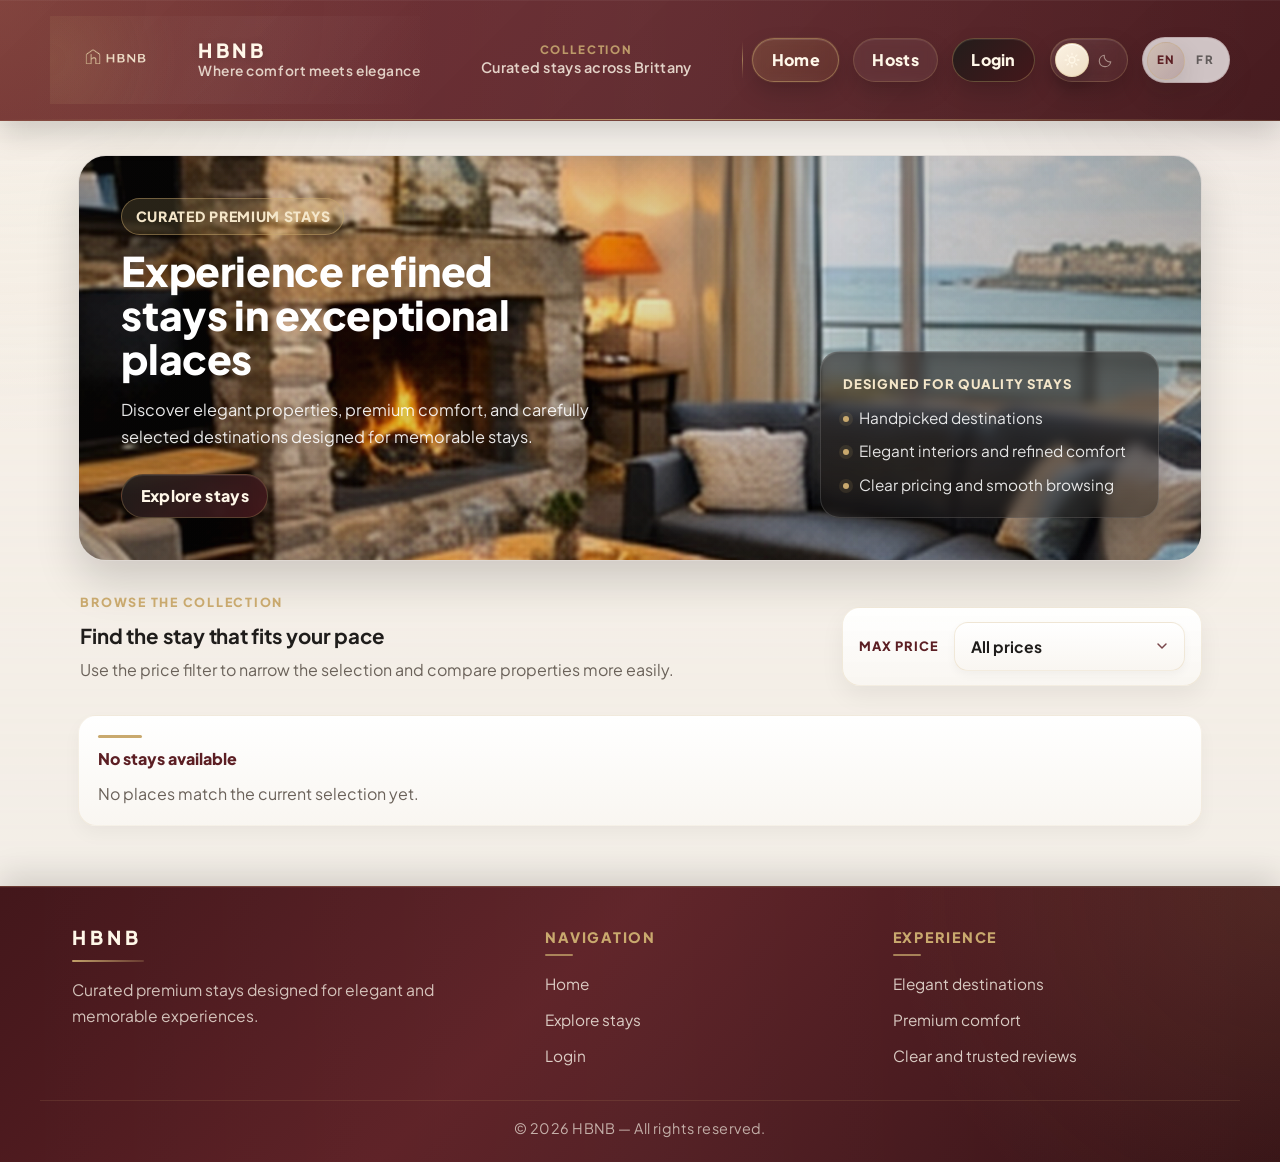
==== commit cabc5d57: "fix: fix the favicon" ====
--- a/part4/add_review.html
+++ b/part4/add_review.html
@@ -4,7 +4,7 @@
     <meta charset="UTF-8" />
     <meta name="viewport" content="width=device-width, initial-scale=1.0" />
     <title>Add Review</title>
-    <link rel="icon" type="image/png" href="hbnb/images/icon.png" />
+    <link rel="icon" type="image/png" href="hbnb/images/favicon-logo.png" />
     <link rel="preconnect" href="https://fonts.googleapis.com" />
     <link rel="preconnect" href="https://fonts.gstatic.com" crossorigin />
     <link
--- a/part4/css/common.css
+++ b/part4/css/common.css
@@ -641,7 +641,6 @@
   letter-spacing: 0.03em;
 }
 
-
 /* Typography */
 h1 {
   font-size: 2.15rem;
@@ -1011,7 +1010,6 @@
   stroke-linecap: round;
   stroke-linejoin: round;
 }
-
 
 @keyframes buttonSpin {
   to {
--- a/part4/css/hosts.css
+++ b/part4/css/hosts.css
@@ -557,4 +557,3 @@
     line-height: 1.5;
   }
 }
-
--- a/part4/css/places.css
+++ b/part4/css/places.css
@@ -883,4 +883,3 @@
   color: var(--text-muted);
   line-height: 1.65;
 }
-
--- a/part4/css/reviews.css
+++ b/part4/css/reviews.css
@@ -634,4 +634,3 @@
   color: var(--text-muted);
   line-height: 1.6;
 }
-
--- a/part4/css/auth.css
+++ b/part4/css/auth.css
@@ -252,4 +252,3 @@
 #login-form h2 {
   color: var(--primary);
 }
-
